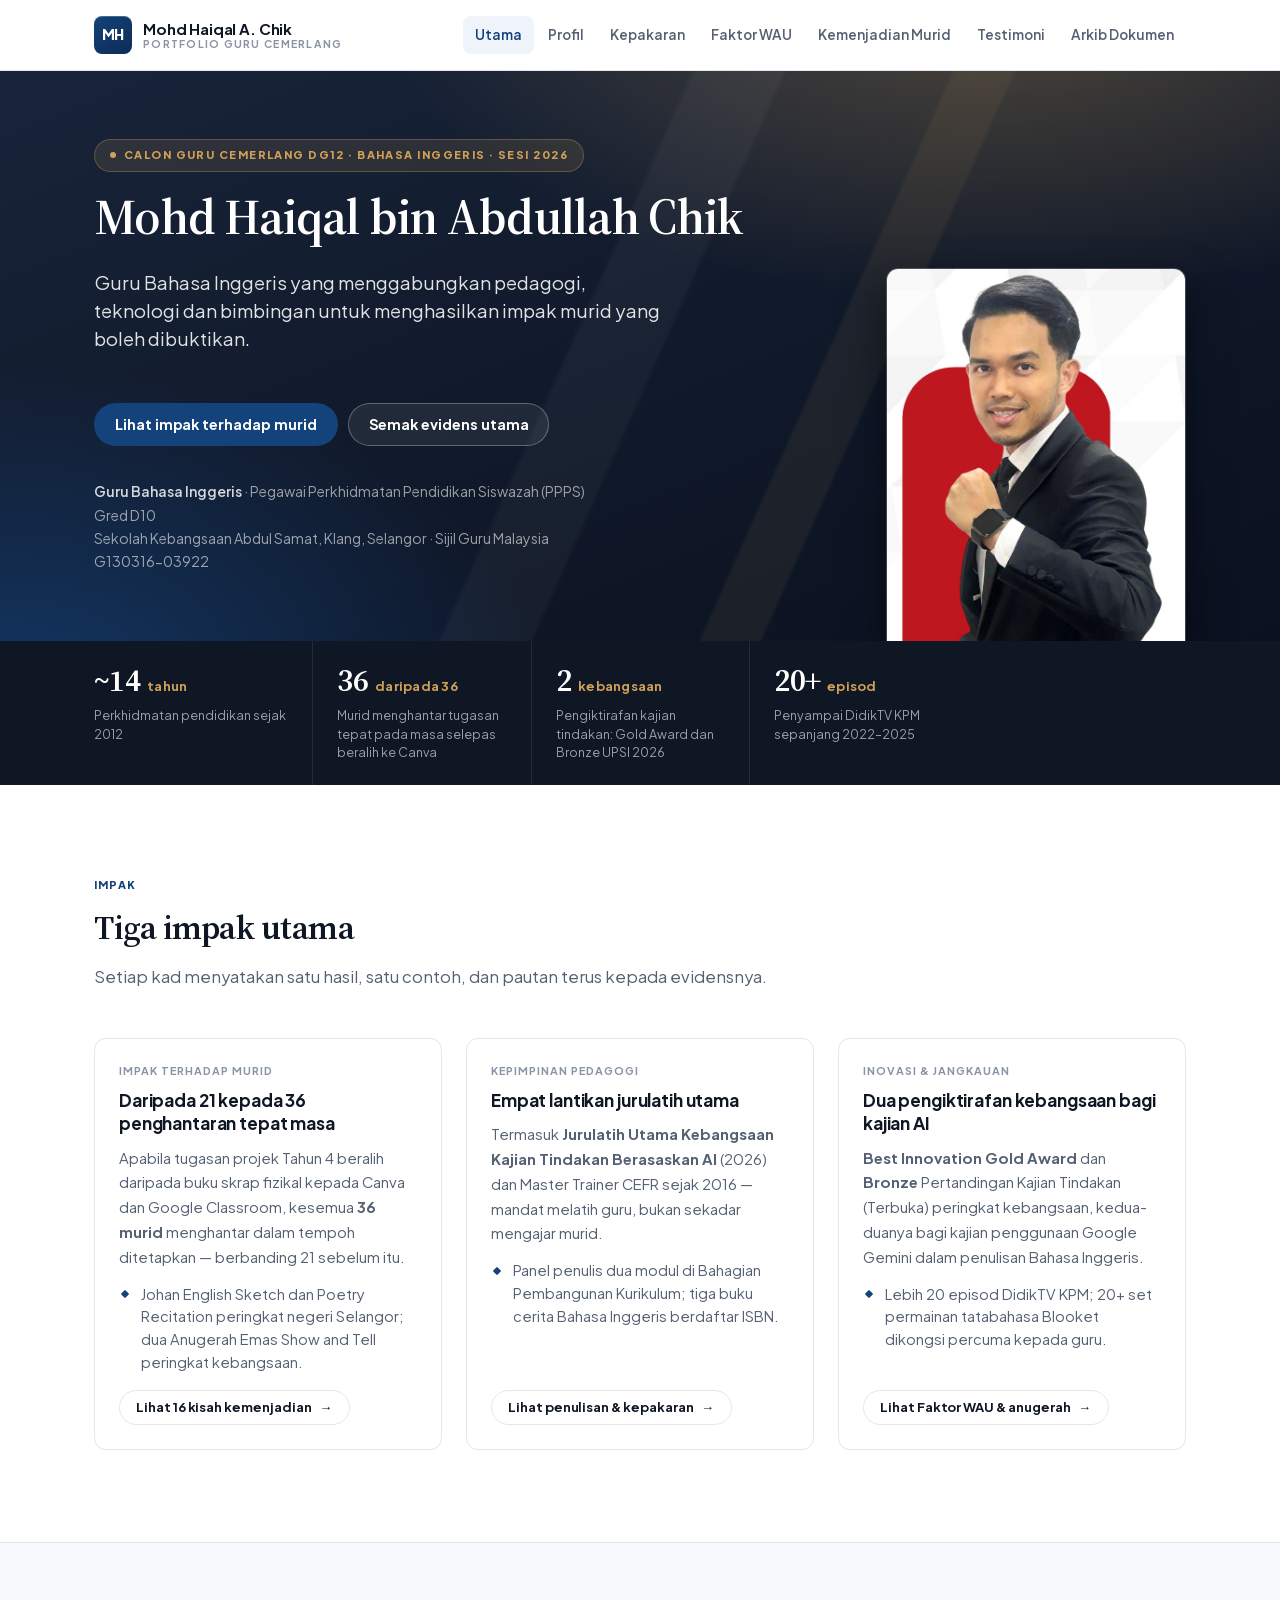
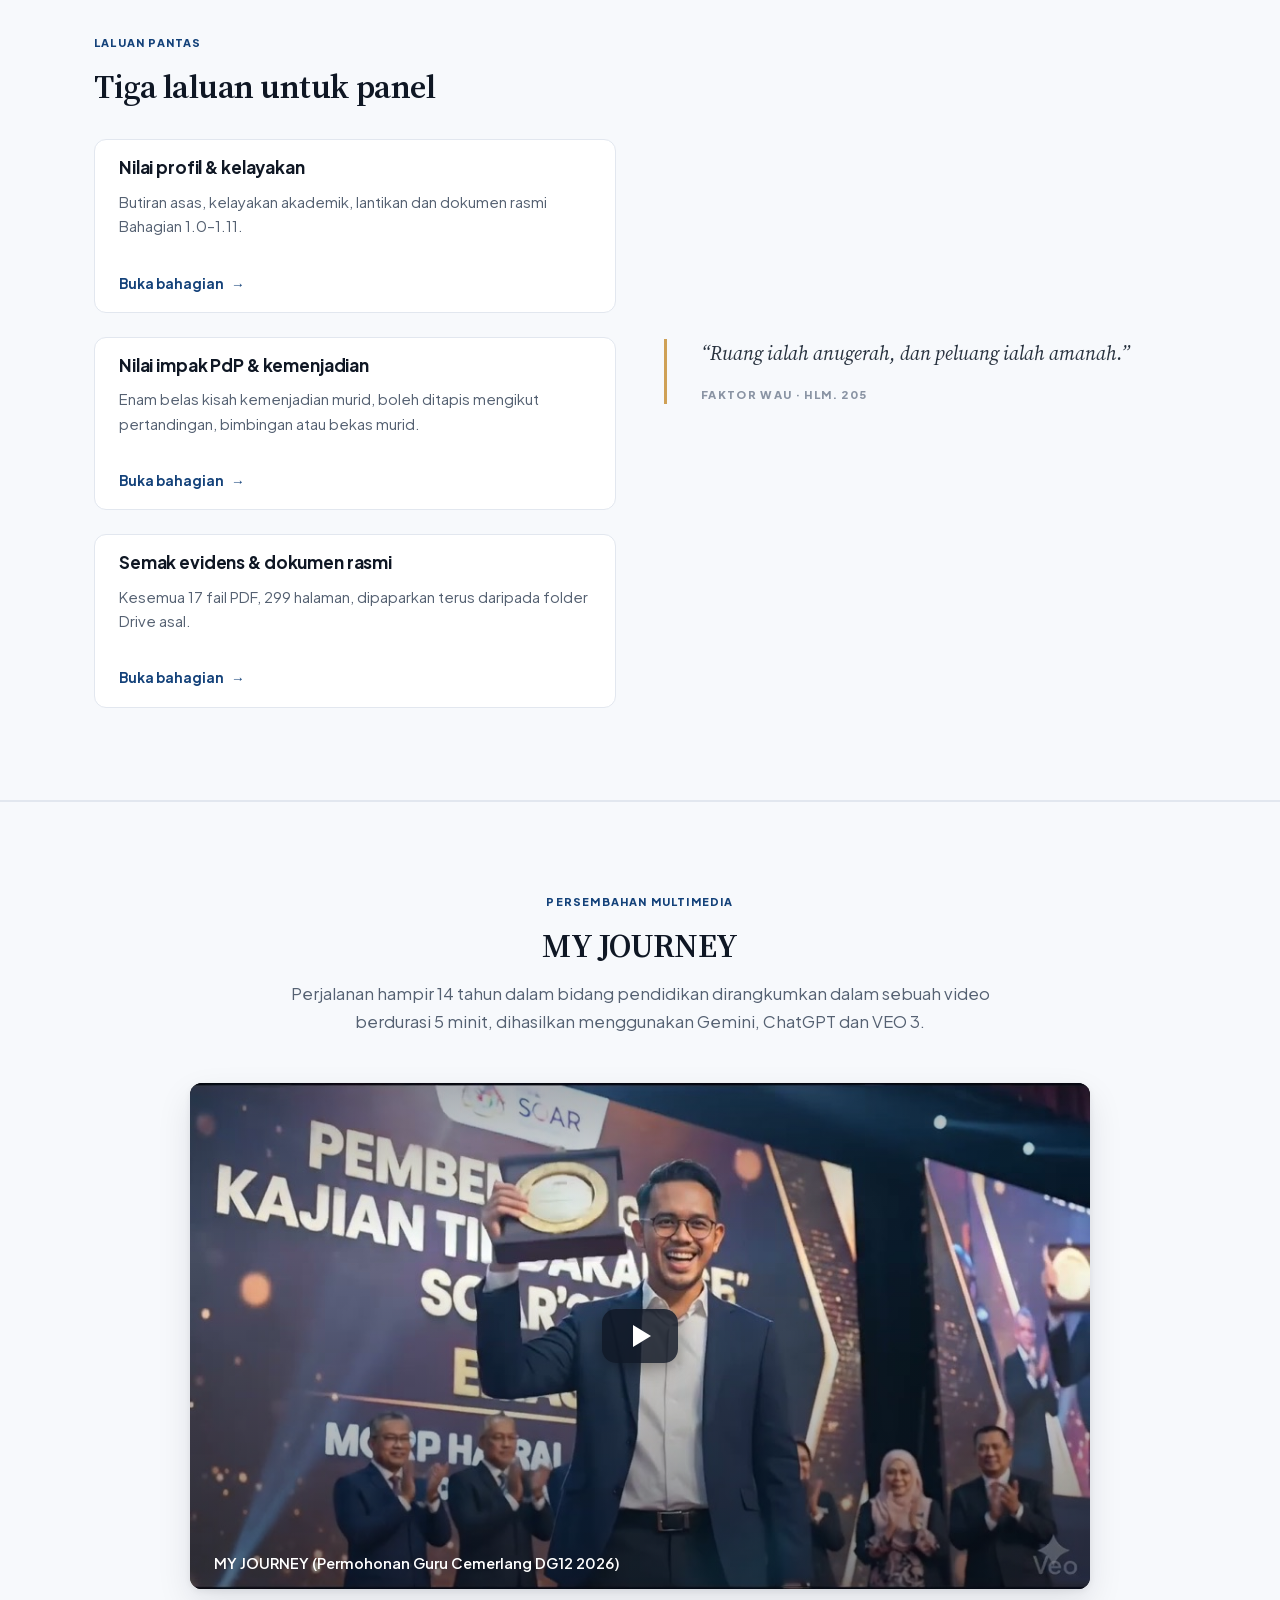
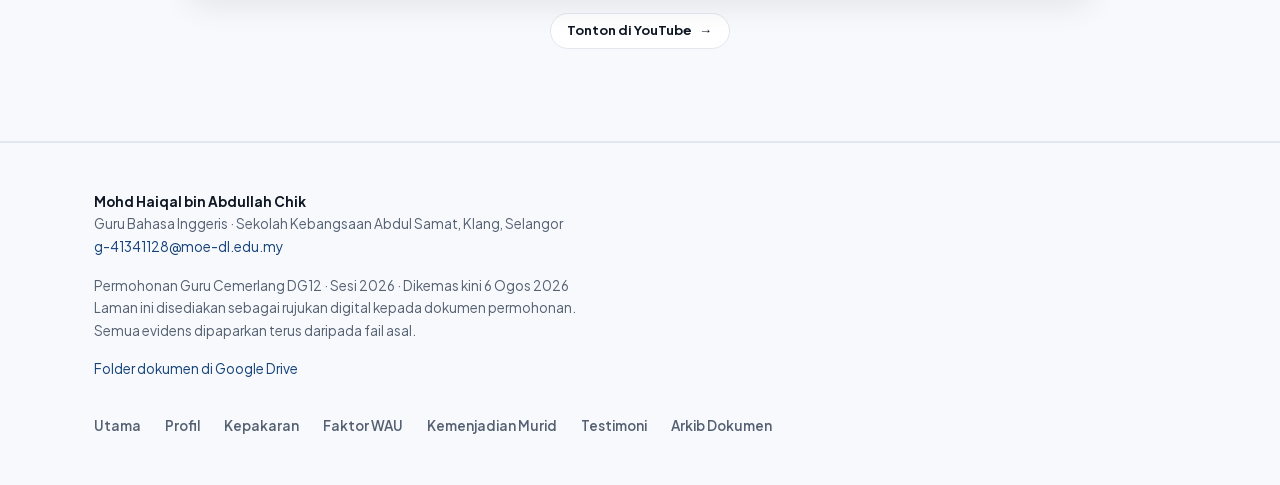
==== index.html @ 09a8bedd "Betulkan anak panah berganda dan gaya butang pada pautan urutan bacaan .kad-pautan sudah menambah an" ====
<!doctype html>
<html lang="ms">
<head>
<meta charset="utf-8">
<meta name="viewport" content="width=device-width, initial-scale=1">
<title>Portfolio Guru Cemerlang · Mohd Haiqal bin Abdullah Chik</title>
<meta name="description" content="Portfolio digital permohonan Guru Cemerlang DG12 Sesi 2026 — Mohd Haiqal bin Abdullah Chik, Guru Bahasa Inggeris SK Abdul Samat, Klang.">
<meta name="author" content="Mohd Haiqal bin Abdullah Chik">
<meta name="robots" content="noindex, nofollow">
<meta name="theme-color" content="#0f1724">
<link rel="canonical" href="https://mrmohdhaiqal.vercel.app/">
<meta property="og:title" content="Portfolio Guru Cemerlang · Mohd Haiqal bin Abdullah Chik">
<meta property="og:description" content="Portfolio digital permohonan Guru Cemerlang DG12 Sesi 2026 — Mohd Haiqal bin Abdullah Chik, Guru Bahasa Inggeris SK Abdul Samat, Klang.">
<meta property="og:type" content="profile">
<meta property="og:url" content="https://mrmohdhaiqal.vercel.app/">
<meta property="og:site_name" content="Portfolio Guru Cemerlang · Mohd Haiqal bin Abdullah Chik">
<meta property="og:locale" content="ms_MY">
<meta property="og:image" content="https://mrmohdhaiqal.vercel.app/assets/og.jpg">
<meta property="og:image:type" content="image/jpeg">
<meta property="og:image:width" content="1200">
<meta property="og:image:height" content="630">
<meta property="og:image:alt" content="Mohd Haiqal bin Abdullah Chik — Permohonan Guru Cemerlang DG12 · Sesi 2026">
<meta name="twitter:card" content="summary_large_image">
<meta name="twitter:title" content="Portfolio Guru Cemerlang · Mohd Haiqal bin Abdullah Chik">
<meta name="twitter:description" content="Portfolio digital permohonan Guru Cemerlang DG12 Sesi 2026 — Mohd Haiqal bin Abdullah Chik, Guru Bahasa Inggeris SK Abdul Samat, Klang.">
<meta name="twitter:image" content="https://mrmohdhaiqal.vercel.app/assets/og.jpg">
<link rel="preload" href="assets/fon/plus-jakarta-sans-normal.woff2" as="font" type="font/woff2" crossorigin>
<link rel="preload" href="assets/fon/source-serif-4-normal.woff2" as="font" type="font/woff2" crossorigin>
<link rel="stylesheet" href="assets/fon.css?v=a8a9a3f5">
<link rel="stylesheet" href="assets/gaya.css?v=dd13aae5">
<link rel="icon" href="data:image/svg+xml,%3Csvg xmlns='http://www.w3.org/2000/svg' viewBox='0 0 32 32'%3E%3Crect width='32' height='32' rx='7' fill='%2314427a'/%3E%3Ctext x='16' y='22' font-family='system-ui,sans-serif' font-size='14' font-weight='800' fill='white' text-anchor='middle'%3EMH%3C/text%3E%3C/svg%3E">
</head>
<body>
<a class="lompat" href="#kandungan">Lompat ke kandungan</a>

<header class="kepala">
  <div class="balut kepala-dalam">
    <a class="jata" href="index.html">
      <span class="jata-lambang" aria-hidden="true">MH</span>
      <span class="jata-teks">
        <span class="jata-nama">Mohd Haiqal A. Chik</span>
        <span class="jata-sub">Portfolio Guru Cemerlang</span>
      </span>
    </a>
    <button class="butang-menu" type="button" aria-expanded="false" aria-controls="nav-utama">Menu</button>
    <nav class="nav" id="nav-utama" aria-label="Navigasi utama">
        <a href="index.html" aria-current="page">Utama</a>
        <a href="profil.html">Profil</a>
        <a href="kepakaran.html">Kepakaran</a>
        <a href="wau.html">Faktor WAU</a>
        <a href="kemenjadian.html">Kemenjadian Murid</a>
        <a href="testimoni.html">Testimoni</a>
        <a href="dokumen.html">Arkib Dokumen</a>
    </nav>
  </div>
</header>

<!-- tabindex="-1" supaya pautan lompat benar-benar memindahkan fokus
     papan kekunci ke sini, bukan hanya menatal. -->
<main id="kandungan" tabindex="-1">

<section class="hero">
  <div class="balut hero-dalam">
    <div class="hero-teks">
      <span class="lencana">Calon Guru Cemerlang DG12 · Bahasa Inggeris · Sesi 2026</span>
      <h1>Mohd Haiqal bin Abdullah Chik</h1>
      <p class="hero-nilai">Guru Bahasa Inggeris yang menggabungkan pedagogi, teknologi dan bimbingan untuk menghasilkan impak murid yang boleh dibuktikan.</p>
      <div class="btn-baris hero-cta">
        <a class="btn btn-utama" href="kemenjadian.html">Lihat impak terhadap murid</a>
        <a class="btn btn-hantu" href="dokumen.html">Semak evidens utama</a>
      </div>
      <p class="hero-jawatan">
        <strong>Guru Bahasa Inggeris</strong> · Pegawai Perkhidmatan Pendidikan Siswazah (PPPS) Gred D10<br>
        Sekolah Kebangsaan Abdul Samat, Klang, Selangor · Sijil Guru Malaysia G130316-03922
      </p>
    </div>
    <div class="hero-potret">
      <img src="assets/potret.jpg" alt="Potret Mohd Haiqal bin Abdullah Chik" width="640" height="800" fetchpriority="high" decoding="async">
    </div>
  </div>
</section>

<section class="statistik" aria-label="Statistik ringkas">
  <div class="balut">
    <div class="statistik-grid">
      <div class="stat">
        <div class="stat-nilai">~14<em>tahun</em></div>
        <div class="stat-label">Perkhidmatan pendidikan sejak 2012</div>
      </div>
      <div class="stat">
        <div class="stat-nilai">36<em>daripada 36</em></div>
        <div class="stat-label">Murid menghantar tugasan tepat pada masa selepas beralih ke Canva</div>
      </div>
      <div class="stat">
        <div class="stat-nilai">2<em>kebangsaan</em></div>
        <div class="stat-label">Pengiktirafan kajian tindakan: Gold Award dan Bronze UPSI 2026</div>
      </div>
      <div class="stat">
        <div class="stat-nilai">20+<em>episod</em></div>
        <div class="stat-label">Penyampai DidikTV KPM sepanjang 2022–2025</div>
      </div>
    </div>
  </div>
</section>

<section class="sek">
  <div class="balut">
    <div class="sek-kepala">
        <span class="label label-aksen">Impak</span>
        <h2>Tiga impak utama</h2>
        <p class="pengenalan">Setiap kad menyatakan satu hasil, satu contoh, dan pautan terus kepada evidensnya.</p>
      </div>
    <div class="grid grid-3">
      <div class="kad">
          <span class="label">Impak terhadap murid</span>
          <h3>Daripada 21 kepada 36 penghantaran tepat masa</h3>
          <p>Apabila tugasan projek Tahun 4 beralih daripada buku skrap fizikal kepada Canva dan Google Classroom, kesemua <strong>36 murid</strong> menghantar dalam tempoh ditetapkan — berbanding 21 sebelum itu.</p>
          <ul class="senarai-tanda mt-3"><li>Johan English Sketch dan Poetry Recitation peringkat negeri Selangor; dua Anugerah Emas Show and Tell peringkat kebangsaan.</li></ul>
          <div class="kad-kaki"><a class="btn btn-garis btn-kecil" href="kemenjadian.html">Lihat 16 kisah kemenjadian <span aria-hidden="true">→</span></a></div>
        </div>
      <div class="kad">
          <span class="label">Kepimpinan pedagogi</span>
          <h3>Empat lantikan jurulatih utama</h3>
          <p>Termasuk <strong>Jurulatih Utama Kebangsaan Kajian Tindakan Berasaskan AI</strong> (2026) dan Master Trainer CEFR sejak 2016 — mandat melatih guru, bukan sekadar mengajar murid.</p>
          <ul class="senarai-tanda mt-3"><li>Panel penulis dua modul di Bahagian Pembangunan Kurikulum; tiga buku cerita Bahasa Inggeris berdaftar ISBN.</li></ul>
          <div class="kad-kaki"><a class="btn btn-garis btn-kecil" href="kepakaran.html">Lihat penulisan &amp; kepakaran <span aria-hidden="true">→</span></a></div>
        </div>
      <div class="kad">
          <span class="label">Inovasi &amp; jangkauan</span>
          <h3>Dua pengiktirafan kebangsaan bagi kajian AI</h3>
          <p><strong>Best Innovation Gold Award</strong> dan <strong>Bronze</strong> Pertandingan Kajian Tindakan (Terbuka) peringkat kebangsaan, kedua-duanya bagi kajian penggunaan Google Gemini dalam penulisan Bahasa Inggeris.</p>
          <ul class="senarai-tanda mt-3"><li>Lebih 20 episod DidikTV KPM; 20+ set permainan tatabahasa Blooket dikongsi percuma kepada guru.</li></ul>
          <div class="kad-kaki"><a class="btn btn-garis btn-kecil" href="wau.html">Lihat Faktor WAU &amp; anugerah <span aria-hidden="true">→</span></a></div>
        </div>
    </div>
  </div>
</section>

<section class="sek sek-kelabu">
  <div class="balut">
    <div class="belah">
      <div>
        <span class="label label-aksen mb-3">Laluan pantas</span>
        <h2>Tiga laluan untuk panel</h2>
        <div class="grid tumpuk mt-5">
          <a class="kad kad-padat" href="profil.html">
          <h3>Nilai profil &amp; kelayakan</h3>
          <p>Butiran asas, kelayakan akademik, lantikan dan dokumen rasmi Bahagian 1.0–1.11.</p>
          <div class="kad-kaki"><span class="kad-pautan">Buka bahagian</span></div>
        </a>
          <a class="kad kad-padat" href="kemenjadian.html">
          <h3>Nilai impak PdP &amp; kemenjadian</h3>
          <p>Enam belas kisah kemenjadian murid, boleh ditapis mengikut pertandingan, bimbingan atau bekas murid.</p>
          <div class="kad-kaki"><span class="kad-pautan">Buka bahagian</span></div>
        </a>
          <a class="kad kad-padat" href="dokumen.html">
          <h3>Semak evidens &amp; dokumen rasmi</h3>
          <p>Kesemua 17 fail PDF, 299 halaman, dipaparkan terus daripada folder Drive asal.</p>
          <div class="kad-kaki"><span class="kad-pautan">Buka bahagian</span></div>
        </a>
        </div>
      </div>
      <blockquote class="petikan">
        <p>“Ruang ialah anugerah, dan peluang ialah amanah.”</p>
        <footer>Faktor WAU · hlm. 205</footer>
      </blockquote>
    </div>
  </div>
</section>

<section class="sek sek-kelabu">
  <div class="balut">
    <div class="sek-kepala sek-kepala-tengah">
        <span class="label label-aksen">Persembahan multimedia</span>
        <h2>MY JOURNEY</h2>
        <p class="pengenalan">Perjalanan hampir 14 tahun dalam bidang pendidikan dirangkumkan dalam sebuah video berdurasi 5 minit, dihasilkan menggunakan Gemini, ChatGPT dan VEO 3.</p>
      </div>
    <div class="tengah-900">
      <button type="button" class="video video-facade" data-video="qyhawB76ucs" data-tajuk="MY JOURNEY (Permohonan Guru Cemerlang DG12 2026)"
          aria-label="Main video: MY JOURNEY (Permohonan Guru Cemerlang DG12 2026)">
          <img src="assets/video/qyhawB76ucs.jpg" alt="" width="960" height="540" loading="lazy">
          <span class="video-main" aria-hidden="true"></span>
          <span class="video-tajuk">MY JOURNEY (Permohonan Guru Cemerlang DG12 2026)</span>
        </button>
      <div class="btn-baris btn-baris-tengah mt-4"><a class="btn btn-garis btn-kecil" href="https://youtu.be/qyhawB76ucs" target="_blank" rel="noopener">Tonton di YouTube <span aria-hidden="true">→</span></a></div>
    </div>
  </div>
</section>


</main>

<footer class="kaki">
  <div class="balut kaki-dalam">
    <div>
      <p><strong class="teks-arang">Mohd Haiqal bin Abdullah Chik</strong><br>
      Guru Bahasa Inggeris · Sekolah Kebangsaan Abdul Samat, Klang, Selangor<br>
      <a href="mailto:g-41341128@moe-dl.edu.my">g-41341128@moe-dl.edu.my</a></p>
      <p class="nota-kaki">Permohonan Guru Cemerlang DG12 · Sesi 2026 · Dikemas kini 6 Ogos 2026<br>
      Laman ini disediakan sebagai rujukan digital kepada dokumen permohonan.<br>Semua evidens dipaparkan terus daripada fail asal.</p>
      <p class="mt-3"><a href="https://drive.google.com/drive/folders/1nGl9KcVwGUeID0KKAerAKqCRIoXrXb9N" target="_blank" rel="noopener">Folder dokumen di Google Drive</a></p>
    </div>
    <nav class="kaki-nav" aria-label="Navigasi kaki">
            <a href="index.html">Utama</a>
            <a href="profil.html">Profil</a>
            <a href="kepakaran.html">Kepakaran</a>
            <a href="wau.html">Faktor WAU</a>
            <a href="kemenjadian.html">Kemenjadian Murid</a>
            <a href="testimoni.html">Testimoni</a>
            <a href="dokumen.html">Arkib Dokumen</a>
    </nav>
  </div>
</footer>

<div class="modal" id="pemapar" role="dialog" aria-modal="true" aria-label="Pemapar dokumen">
  <div class="modal-kotak">
    <div class="modal-kepala">
      <h3><span data-tajuk>Dokumen</span><span data-sub></span></h3>
      <a class="btn btn-garis btn-kecil" data-drive href="#" target="_blank" rel="noopener">Buka di Drive</a>
      <button class="modal-tutup" type="button" aria-label="Tutup pemapar">&times;</button>
    </div>
    <div class="modal-badan"><iframe title="Pemapar dokumen PDF" src="about:blank"></iframe></div>
  </div>
</div>

<script src="assets/laman.js?v=12b130d9"></script>
</body>
</html>
---- assets/fon.css ----
/* Fon dihoskan sendiri — Source Serif 4 & Plus Jakarta Sans.
   Lesen: SIL Open Font License 1.1 (membenarkan pengehosan sendiri).
   Subset latin sahaja, dipangkas kepada julat aksara yang diperlukan.
   Fail variable — satu fail meliputi keseluruhan julat berat.
   Tiada permintaan kepada mana-mana hos pihak ketiga. */

@font-face {
  font-family: 'Plus Jakarta Sans';
  font-style: normal;
  font-weight: 400 800;
  font-display: swap;
  src: url('fon/plus-jakarta-sans-normal.woff2') format('woff2');
}

@font-face {
  font-family: 'Source Serif 4';
  font-style: italic;
  font-weight: 400;
  font-display: swap;
  src: url('fon/source-serif-4-italic.woff2') format('woff2');
}

@font-face {
  font-family: 'Source Serif 4';
  font-style: normal;
  font-weight: 400 600;
  font-display: swap;
  src: url('fon/source-serif-4-normal.woff2') format('woff2');
}
---- assets/gaya.css ----
/* ==========================================================================
   Portfolio Guru Cemerlang — Mohd Haiqal bin Abdullah Chik
   Sistem reka bentuk. Tiada pergantungan luar kecuali fon Google.
   ========================================================================== */

/* ---------------------------------------------------------------- TOKEN */

:root {
  /* Warna — biru institusi dengan aksen emas.
     Dipilih supaya sepadan dengan kulit dokumen portfolio itu sendiri,
     yang kebanyakannya biru tua dan emas. */
  --biru: #14427a;
  --biru-tua: #0d2c55;
  --biru-lembut: #eff4fb;
  --emas: #a3762c;
  --emas-terang: #cfa156;
  --emas-lembut: #fbf6ea;
  --arang: #0f1724;
  --arang-2: #28323f;
  --kelabu: #556172;
  --kelabu-muda: #8a94a4;
  --garis: #e2e7ef;
  --garis-halus: #eef1f7;
  --kertas: #ffffff;
  --kertas-2: #f7f9fc;
  --kertas-3: #eaeff6;

  /* Fon */
  --f-tajuk: "Source Serif 4", "Iowan Old Style", Georgia, "Times New Roman", serif;
  --f-teks: "Plus Jakarta Sans", -apple-system, BlinkMacSystemFont, "Segoe UI", Roboto, sans-serif;

  /* Ruang — satu skala, digunakan di seluruh laman */
  --r1: 6px;   --r2: 10px;  --r3: 16px;  --r4: 24px;
  --r5: 34px;  --r6: 48px;  --r7: 68px;  --r8: 92px;

  /* Bentuk */
  --lebar: 1140px;
  --lengkung: 12px;
  --lengkung-s: 8px;
  --bayang-1: 0 1px 2px rgba(15, 23, 36, .04), 0 2px 6px rgba(15, 23, 36, .05);
  --bayang-2: 0 2px 6px rgba(15, 23, 36, .07), 0 14px 34px rgba(15, 23, 36, .10);
  --bayang-3: 0 24px 60px rgba(15, 23, 36, .26);

  --tt: .18s cubic-bezier(.2, .7, .3, 1);
}

/* ------------------------------------------------------------ ASAS */

*, *::before, *::after { box-sizing: border-box; }

html {
  -webkit-text-size-adjust: 100%;
  scroll-behavior: smooth;
  scroll-padding-top: 90px;
}

body {
  margin: 0;
  font-family: var(--f-teks);
  font-size: 16.5px;
  line-height: 1.66;
  color: var(--arang-2);
  background: var(--kertas);
  -webkit-font-smoothing: antialiased;
  -moz-osx-font-smoothing: grayscale;
  /* Angka berkadar (proportional) untuk teks berjalan. Angka lebar tetap
     (tabular) hanya dipakai pada data — lihat .angka-data di bawah. */
  font-variant-numeric: proportional-nums;
}

/* Angka lebar tetap: hanya untuk statistik, jadual dan kiraan halaman,
   supaya lajur berbaris. Jangan gunakan pada ayat. */
.stat-nilai, table.jad td, .dok-hlm, .senarai-nombor li::before { font-variant-numeric: tabular-nums; }

img { max-width: 100%; height: auto; display: block; }

a { color: var(--biru); text-decoration: none; }
a:hover { text-decoration: underline; text-underline-offset: 3px; }

:focus-visible {
  outline: 2px solid var(--biru);
  outline-offset: 3px;
  border-radius: var(--lengkung-s);
}

/* ------------------------------------------------------------ TIPOGRAFI */

h1, h2 {
  font-family: var(--f-tajuk);
  font-weight: 600;
  color: var(--arang);
  line-height: 1.14;
  letter-spacing: -.014em;
  margin: 0;
  text-wrap: balance;
}
h3, h4 {
  font-family: var(--f-teks);
  font-weight: 700;
  color: var(--arang);
  line-height: 1.35;
  letter-spacing: -.008em;
  margin: 0;
}

h1 { font-size: clamp(2.15rem, 4.6vw, 3.15rem); }
h2 { font-size: clamp(1.6rem, 3vw, 2.1rem); }
h3 { font-size: 1.08rem; }
h4 { font-size: .96rem; }

/* text-wrap:pretty menghalang perkataan yatim di hujung perenggan —
   tepi kanan menjadi lebih rata tanpa perlu justify penuh. */
p, li, dd, figcaption { text-wrap: pretty; }

p { margin: 0 0 .9em; max-width: 68ch; }
p:last-child { margin-bottom: 0; }

.utama-teks { font-size: 1.02rem; }
.utama-teks p { max-width: 64ch; }
.kecil { font-size: .9rem; }

/* Label huruf besar. Sengaja dibuat senyap: nama atau tajuk di bawahnya
   yang patut memimpin, bukan label. */
.label {
  display: block;
  font-size: .68rem;
  font-weight: 700;
  letter-spacing: .09em;
  text-transform: uppercase;
  color: var(--kelabu-muda);
  line-height: 1.45;
}
.label-aksen { color: var(--biru); font-weight: 800; letter-spacing: .11em; }
.label-emas { color: var(--emas); font-weight: 800; letter-spacing: .11em; }

/* ------------------------------------------------------------ UTILITI */
/* Kelas kecil ini menggantikan atribut style= dalam HTML. Dengan tiada
   gaya inline, CSP boleh dikuatkuasakan tanpa 'unsafe-inline'. */

.mt-2 { margin-top: var(--r2); }
.mt-3 { margin-top: var(--r3); }
.mt-4 { margin-top: var(--r4); }
.mt-5 { margin-top: var(--r5); }
.mt-7 { margin-top: var(--r7); }
.mb-3 { margin-bottom: var(--r3); }
.mb-7 { margin-bottom: var(--r7); }

.teks-arang { color: var(--arang); }
.teks-emas { color: var(--emas); font-weight: 700; }
.nota-kaki { margin-top: var(--r3); font-size: .8rem; color: var(--kelabu-muda); }
.h2-kecil { font-size: 1.28rem; margin-bottom: var(--r4); }
.tengah-900 { max-width: 900px; margin-inline: auto; }
.tumpuk { display: grid; gap: var(--r3); }

/* ------------------------------------------------------------ SUSUN ATUR */

.balut {
  width: 100%;
  max-width: var(--lebar);
  margin-inline: auto;
  padding-inline: var(--r4);
}

.sek { padding-block: var(--r8); }
.sek-rapat { padding-block: var(--r7); }
.sek-kelabu { background: var(--kertas-2); border-block: 1px solid var(--garis); }

/* Kepala seksyen — struktur tetap: label → tajuk → pengenalan */
.sek-kepala { max-width: 66ch; margin-bottom: var(--r6); }
.sek-kepala > .label { margin-bottom: var(--r3); }
.sek-kepala > .pengenalan { margin-top: var(--r3); font-size: 1.04rem; color: var(--kelabu); }
.sek-kepala-tengah { margin-inline: auto; text-align: center; }

/* Tajuk yang wujud untuk struktur dokumen dan pembaca skrin, tetapi
   tidak perlu dilihat kerana konteksnya sudah jelas secara visual. */
.tajuk-tersembunyi {
  position: absolute; width: 1px; height: 1px; overflow: hidden;
  clip-path: inset(50%); white-space: nowrap;
}

main:focus { outline: none; }

.lompat {
  position: absolute; left: -9999px; top: 0; z-index: 200;
  background: var(--arang); color: #fff; padding: 12px 18px;
  border-radius: 0 0 var(--lengkung-s) 0; font-weight: 600;
}
.lompat:focus { left: 0; }

/* ------------------------------------------------------------ KEPALA */

.kepala {
  position: sticky; top: 0; z-index: 60;
  background: rgba(255, 255, 255, .9);
  backdrop-filter: saturate(170%) blur(14px);
  -webkit-backdrop-filter: saturate(170%) blur(14px);
  border-bottom: 1px solid var(--garis);
}
.kepala-dalam { display: flex; align-items: center; gap: var(--r4); min-height: 70px; }

.jata { display: flex; align-items: center; gap: 11px; flex: 0 0 auto; }
.jata:hover { text-decoration: none; }
.jata-lambang {
  width: 38px; height: 38px; border-radius: var(--lengkung-s); flex: none;
  background: linear-gradient(145deg, var(--biru) 0%, var(--biru-tua) 100%);
  color: #fff; font-weight: 800; font-size: .88rem; letter-spacing: -.01em;
  display: grid; place-items: center;
  box-shadow: inset 0 1px 0 rgba(255, 255, 255, .22);
}
.jata-teks { display: flex; flex-direction: column; line-height: 1.2; }
.jata-nama { font-weight: 700; color: var(--arang); font-size: .94rem; letter-spacing: -.01em; }
.jata-sub { font-size: .66rem; color: var(--kelabu-muda); text-transform: uppercase; letter-spacing: .12em; font-weight: 700; }

.nav { margin-left: auto; display: flex; align-items: center; gap: 2px; }
.nav a {
  color: var(--kelabu); font-size: .86rem; font-weight: 600;
  padding: 8px 12px; border-radius: var(--lengkung-s);
  transition: color var(--tt), background var(--tt); white-space: nowrap;
}
.nav a:hover { background: var(--kertas-3); color: var(--arang); text-decoration: none; }
.nav a[aria-current="page"] { color: var(--biru); background: var(--biru-lembut); }

.butang-menu {
  margin-left: auto; display: none; align-items: center; gap: 8px;
  background: #fff; border: 1px solid var(--garis); border-radius: var(--lengkung-s);
  padding: 9px 14px; font: inherit; font-size: .86rem; font-weight: 700;
  color: var(--arang); cursor: pointer;
}

@media (max-width: 980px) {
  .nav {
    position: fixed; inset: 70px 0 auto 0; flex-direction: column; align-items: stretch;
    background: #fff; border-bottom: 1px solid var(--garis);
    padding: var(--r2) var(--r4) var(--r4); box-shadow: var(--bayang-2); display: none;
  }
  .nav.buka { display: flex; }
  .nav a { padding: 13px 14px; font-size: 1rem; }
  .butang-menu { display: inline-flex; }
}

/* ------------------------------------------------------------ LENCANA */

.lencana {
  display: inline-flex; align-items: center; gap: 8px;
  font-family: var(--f-teks);
  font-size: .69rem; font-weight: 800; letter-spacing: .13em; text-transform: uppercase;
  color: var(--emas-terang); background: rgba(207, 161, 86, .13);
  border: 1px solid rgba(207, 161, 86, .32);
  padding: 7px 15px; border-radius: 999px; line-height: 1.5;
}
.lencana::before { content: ""; width: 6px; height: 6px; border-radius: 50%; background: currentColor; flex: none; }
.lencana-aksen { color: var(--biru); background: var(--biru-lembut); border-color: rgba(20, 66, 122, .18); }

/* ------------------------------------------------------------ BUTANG */

.btn {
  display: inline-flex; align-items: center; justify-content: center; gap: 8px;
  cursor: pointer; font-family: var(--f-teks);
  font-size: .89rem; font-weight: 700; letter-spacing: -.004em; line-height: 1.2;
  padding: 12px 20px; border-radius: 999px; border: 1px solid transparent;
  transition: background var(--tt), border-color var(--tt), transform var(--tt), color var(--tt);
  text-decoration: none !important; text-align: center;
}
.btn-utama { background: var(--biru); color: #fff; }
.btn-utama:hover { background: var(--biru-tua); transform: translateY(-1px); }
.btn-hantu { background: rgba(255, 255, 255, .07); color: #fff; border-color: rgba(255, 255, 255, .28); }
.btn-hantu:hover { background: rgba(255, 255, 255, .14); transform: translateY(-1px); }
.btn-garis { background: #fff; color: var(--arang); border-color: var(--garis); }
.btn-garis:hover { border-color: var(--kelabu-muda); transform: translateY(-1px); }
.btn-kecil { padding: 9px 16px; font-size: .81rem; }

.btn-baris { display: flex; flex-wrap: wrap; gap: 10px; }
.btn-baris-tengah { justify-content: center; }

/* Peranti sentuh: setiap sasaran sekurang-kurangnya 48px tinggi, dan
   touch-action menghapuskan lengah 300ms pada sesetengah pelayar. */
.btn, .tapis-btn, .modal-tutup, .butang-menu, .dok, .dok-baris, .nav a {
  touch-action: manipulation;
}
@media (pointer: coarse) {
  .btn, .tapis-btn, .butang-menu { min-height: 48px; }
  .modal-tutup { width: 48px; height: 48px; }
  .nav a { min-height: 48px; display: flex; align-items: center; }
  .btn-baris { gap: 12px; }
}

/* ------------------------------------------------------------ HERO */

.hero {
  position: relative; overflow: hidden; color: #fff;
  background:
    radial-gradient(1000px 500px at 78% -14%, rgba(207, 161, 86, .32), transparent 62%),
    radial-gradient(760px 480px at 2% 110%, rgba(20, 66, 122, .72), transparent 68%),
    linear-gradient(158deg, #18243a 0%, #111a2b 48%, #0a1120 100%);
}
.hero::after {
  content: ""; position: absolute; inset: 0; pointer-events: none;
  background-image:
    linear-gradient(114deg, transparent 45%, rgba(255, 255, 255, .04) 45.4%, rgba(255, 255, 255, .04) 51%, transparent 51.4%),
    linear-gradient(114deg, transparent 62%, rgba(207, 161, 86, .08) 62.3%, rgba(207, 161, 86, .08) 66%, transparent 66.3%);
}
.hero-dalam {
  position: relative; z-index: 2;
  display: grid; grid-template-columns: minmax(0, 1fr) 300px;
  gap: var(--r6); align-items: end;
  padding: var(--r7) var(--r4) 0;
}
.hero-teks { padding-bottom: var(--r7); display: flex; flex-direction: column; align-items: flex-start; }
/* Nama pada satu baris di desktop. Ia hanya membalut apabila skrin
   benar-benar terlalu sempit untuk memuatkannya. */
.hero h1 { color: #fff; margin: var(--r3) 0 0; white-space: nowrap; }
@media (max-width: 1080px) { .hero h1 { white-space: normal; } }
/* Proposisi nilai — satu ayat yang menjawab "kenapa calon ini" sebelum
   sebarang butiran pentadbiran. */
.hero-nilai {
  margin-top: var(--r4); font-size: 1.16rem; line-height: 1.5;
  color: rgba(255, 255, 255, .88); max-width: 46ch;
}
/* Jawatan, sekolah dan nombor sijil ialah butiran sekunder. Ia diturunkan
   ke bawah butang pada telefon supaya tindakan utama naik ke atas lipatan. */
.hero-jawatan {
  margin-top: var(--r5); font-size: .88rem; line-height: 1.65;
  color: rgba(255, 255, 255, .58); max-width: 52ch;
}
.hero-jawatan strong { color: rgba(255, 255, 255, .82); font-weight: 600; }
.hero-cta { margin-top: var(--r5); }

.hero-potret { display: flex; justify-content: flex-end; align-items: flex-end; }
.hero-potret img {
  width: 100%; max-width: 300px;
  border-radius: var(--lengkung) var(--lengkung) 0 0;
  border: 1px solid rgba(255, 255, 255, .2); border-bottom: 0;
  box-shadow: 0 -2px 0 rgba(207, 161, 86, .5) inset, 0 20px 44px rgba(0, 0, 0, .5);
}

@media (max-width: 860px) {
  .hero-dalam { grid-template-columns: 1fr; gap: 0; padding-top: var(--r5); }
  /* Teks dahulu, potret selepasnya: butang tindakan utama perlu kelihatan
     tanpa menatal pada telefon biasa. */
  .hero-teks { padding-bottom: var(--r5); order: 1; }
  .hero-nilai { font-size: 1.05rem; margin-top: var(--r3); }
  .hero-cta { margin-top: var(--r4); order: 4; }
  .hero-jawatan { order: 5; margin-top: var(--r4); }
  .hero-potret { order: 2; justify-content: center; margin-bottom: var(--r5); }
  .hero-potret img {
    max-width: 180px; border-radius: var(--lengkung);
    border-bottom: 1px solid rgba(255, 255, 255, .2);
    box-shadow: 0 16px 30px rgba(0, 0, 0, .45);
  }
  .hero h1 { max-width: none; }
}

/* Butang penuh lebar pada skrin kecil supaya tidak nampak senget */
@media (max-width: 560px) {
  .hero-cta .btn, .hubungi .btn-baris .btn { width: 100%; }
}

/* Kepala halaman dalam (bukan Utama) */
.laman-kepala {
  background: linear-gradient(160deg, #18243a, #0a1120);
  color: #fff; padding-block: var(--r7) var(--r6);
  position: relative; overflow: hidden;
}
.laman-kepala::after {
  content: ""; position: absolute; inset: 0;
  background: radial-gradient(680px 320px at 90% 4%, rgba(207, 161, 86, .24), transparent 62%);
}
.laman-kepala .balut { position: relative; z-index: 2; }
.laman-kepala h1 { color: #fff; font-size: clamp(1.85rem, 4vw, 2.6rem); margin-top: var(--r3); }
.laman-kepala .pengenalan {
  margin-top: var(--r3); max-width: 62ch;
  color: rgba(255, 255, 255, .74); font-size: 1.02rem;
}

/* Jalur sorotan kejayaan di dalam kepala halaman. Tujuan laman ini
   mempromosi pencapaian, jadi setiap bahagian membuka dengan angka
   pencapaiannya sendiri, bukan terus kepada teks. */
.kepala-sorotan {
  display: grid; grid-template-columns: repeat(3, 1fr);
  gap: var(--r4);
  margin-top: var(--r6); padding-top: var(--r5);
  border-top: 1px solid rgba(255, 255, 255, .13);
}
.kepala-sorotan > div { display: flex; flex-direction: column; gap: 5px; }
.sorotan-nilai {
  font-family: var(--f-tajuk); font-weight: 600; font-size: 1.5rem;
  line-height: 1.15; color: #fff; letter-spacing: -.01em;
}
.sorotan-nilai em {
  font-family: var(--f-teks); font-style: normal;
  color: var(--emas-terang); font-size: .55em; font-weight: 700; margin-left: .25em;
}
.sorotan-label { font-size: .81rem; line-height: 1.45; color: rgba(255, 255, 255, .58); }
@media (max-width: 760px) {
  .kepala-sorotan { grid-template-columns: 1fr; gap: var(--r3); margin-top: var(--r5); padding-top: var(--r4); }
  .kepala-sorotan > div { flex-direction: row; align-items: baseline; gap: var(--r3); }
  .sorotan-nilai { flex: none; min-width: 4.5em; }
}

/* ------------------------------------------------------------ STATISTIK */

.statistik { background: var(--arang); color: #fff; }
.statistik-grid { display: grid; grid-template-columns: repeat(5, 1fr); }
/* Garis hanya ANTARA sel — tiada garis tergantung di hujung jalur.
   Sel pertama setiap baris tiada garis kiri, jadi ia betul pada setiap
   bilangan lajur. */
.stat {
  display: flex; flex-direction: column;
  padding: var(--r4); border-left: 1px solid rgba(255, 255, 255, .09);
}
.stat:nth-child(5n + 1) { border-left: 0; padding-left: 0; }
.stat:nth-child(5n) { padding-right: 0; }
.stat-nilai {
  font-family: var(--f-tajuk); font-weight: 600;
  font-size: 1.95rem; letter-spacing: -.02em; color: #fff; line-height: 1;
  display: flex; align-items: baseline; gap: .22em;
}
.stat-nilai em {
  font-family: var(--f-teks); font-style: normal;
  font-size: .42em; font-weight: 700; color: var(--emas-terang);
  letter-spacing: .02em;
}
.stat-nilai em:empty { display: none; }
.stat-label { margin-top: var(--r2); font-size: .78rem; line-height: 1.45; color: rgba(255, 255, 255, .58); }

@media (max-width: 940px) {
  .statistik-grid { grid-template-columns: repeat(2, 1fr); }
  .stat { padding: var(--r3) var(--r4); border-left: 1px solid rgba(255, 255, 255, .09); }
  .stat:nth-child(5n + 1), .stat:nth-child(5n) { padding-inline: var(--r4); }
  .stat:nth-child(2n + 1) { border-left: 0; padding-left: 0; }
  .stat:nth-child(2n) { padding-right: 0; }
  .stat:nth-child(n + 3) { border-top: 1px solid rgba(255, 255, 255, .09); }
}
@media (max-width: 470px) {
  .statistik-grid { grid-template-columns: 1fr; }
  .stat, .stat:nth-child(5n + 1), .stat:nth-child(5n), .stat:nth-child(2n) {
    border-left: 0; padding-inline: 0;
  }
  .stat:nth-child(n + 2) { border-top: 1px solid rgba(255, 255, 255, .09); }
}

/* ------------------------------------------------------------ GRID */

.grid { display: grid; gap: var(--r4); align-items: stretch; }
.grid > * { min-width: 0; }
/* Semua kad dalam satu baris grid berkongsi tinggi yang sama.
   .kad-kaki (margin-top:auto) menolak butang ke bawah, jadi butang
   setiap kad dalam baris itu berbaris pada paras yang sama. */
.grid-2 { grid-template-columns: repeat(2, 1fr); }
.grid-3 { grid-template-columns: repeat(3, 1fr); }
.grid-4 { grid-template-columns: repeat(4, 1fr); }

/* Susunan dua lajur untuk teks + sisipan; sisi tidak diregangkan */
.belah { display: grid; grid-template-columns: repeat(2, 1fr); gap: var(--r6); align-items: start; }
.belah > * { min-width: 0; }

/* Lajur sisi yang lebih pendek daripada lajur utama akan meninggalkan
   ruang kosong. Melekatkannya semasa skrol menghapuskan ruang itu dan
   mengekalkan evidens dalam pandangan sepanjang senarai dibaca. */
.lekat { position: sticky; top: 92px; display: grid; gap: var(--r4); }
@media (max-width: 760px) { .lekat { position: static; } }

@media (max-width: 1000px) { .grid-4 { grid-template-columns: repeat(2, 1fr); } .grid-3 { grid-template-columns: repeat(2, 1fr); } }
@media (max-width: 760px) {
  .grid-2, .grid-3, .grid-4 { grid-template-columns: 1fr; }
  .belah { grid-template-columns: 1fr; gap: var(--r5); }
}

/* ------------------------------------------------------------ KAD */
/* Setiap kad guna struktur DOM yang sama supaya tinggi dan
   kedudukan butang sentiasa sejajar merentas baris grid. */

.kad {
  display: flex; flex-direction: column; height: 100%;
  background: #fff; border: 1px solid var(--garis); border-radius: var(--lengkung);
  padding: var(--r4); position: relative; overflow: hidden;
  transition: box-shadow var(--tt), border-color var(--tt), transform var(--tt);
}

/* Jalur aksen emas HANYA pada kad anugerah, melintang penuh di dalam
   sempadan. Emas bermakna pencapaian — bukan hiasan pada setiap kad. */
.kad-emas {
  border-color: rgba(163, 118, 44, .3);
  background: linear-gradient(#fbfaf5, #fff 120px);
}
.kad-emas::before {
  content: ""; position: absolute; inset: 0 0 auto 0; height: 3px;
  background: linear-gradient(90deg, var(--emas), var(--emas-terang));
}
.kad-emas > .label { color: var(--emas); font-weight: 800; }

.kad:hover { box-shadow: var(--bayang-2); border-color: #dcd6cd; transform: translateY(-2px); }
.kad-emas:hover { border-color: rgba(163, 118, 44, .5); }
a.kad, a.kad:hover { text-decoration: none; color: inherit; }

.kad > .label { margin-bottom: var(--r2); }
.kad > h3 { margin-bottom: var(--r2); }
.kad > p { font-size: .93rem; color: var(--kelabu); }

/* Bahagian bawah kad sentiasa melekat ke bawah → baris grid nampak sejajar */
.kad-kaki { margin-top: auto; padding-top: var(--r3); }
.kad-kaki:empty { display: none; }

/* Guna pada <a> dan <button>; tetapkan semula gaya butang lalai supaya
   kedua-duanya kelihatan serupa. */
.kad-pautan {
  display: inline-flex; align-items: center; gap: 7px;
  font: inherit; font-size: .85rem; font-weight: 700; color: var(--biru);
  background: none; border: 0; padding: 0; cursor: pointer; text-align: left;
}
.kad-pautan:hover { text-decoration: underline; text-underline-offset: 3px; }
.kad-pautan::after { content: "→"; transition: transform var(--tt); }
.kad:hover .kad-pautan::after { transform: translateX(3px); }

.kad-padat { padding: var(--r3) var(--r4); }

/* ------------------------------------------------------------ PENAPIS */

.tapis {
  display: flex; flex-wrap: wrap; gap: var(--r2);
  padding-bottom: var(--r4); margin-bottom: var(--r3);
  border-bottom: 1px solid var(--garis);
}
.tapis[hidden] { display: none; }

.tapis-btn {
  display: inline-flex; align-items: center; gap: 8px; cursor: pointer;
  font: inherit; font-size: .87rem; font-weight: 600; color: var(--kelabu);
  background: #fff; border: 1px solid var(--garis); border-radius: 999px;
  padding: 9px 16px; line-height: 1.2;
  transition: color var(--tt), background var(--tt), border-color var(--tt);
}
.tapis-btn:hover { color: var(--arang); border-color: var(--kelabu-muda); }

.tapis-bil {
  font-size: .72rem; font-weight: 700; font-variant-numeric: tabular-nums;
  color: var(--kelabu-muda); background: var(--kertas-3);
  border-radius: 999px; padding: 2px 7px; min-width: 24px; text-align: center;
}

.tapis-btn[aria-pressed="true"] {
  color: #fff; background: var(--biru); border-color: var(--biru); font-weight: 700;
}
.tapis-btn[aria-pressed="true"] .tapis-bil { color: #fff; background: rgba(255, 255, 255, .22); }

.tapis-kira {
  margin: 0 0 var(--r4); font-size: .82rem; color: var(--kelabu-muda);
}
.tapis-kira:empty { display: none; }

/* ------------------------------------------------------------ SENARAI */

.senarai-tanda { list-style: none; padding: 0; margin: 0; display: grid; gap: 10px; }
.senarai-tanda li { position: relative; padding-left: 22px; font-size: .92rem; color: var(--kelabu); line-height: 1.55; }
.senarai-tanda li::before {
  content: ""; position: absolute; left: 3px; top: .58em;
  width: 6px; height: 6px; border-radius: 1px; background: var(--biru); transform: rotate(45deg);
}
.senarai-tanda strong { color: var(--arang); font-weight: 700; }

.senarai-nombor { list-style: none; padding: 0; margin: 0; counter-reset: n; }
.senarai-nombor li {
  counter-increment: n; position: relative;
  padding: var(--r3) 0 var(--r3) 52px; border-bottom: 1px solid var(--garis-halus);
}
.senarai-nombor li:first-child { padding-top: 0; }
.senarai-nombor li:first-child::before { top: 0; }
.senarai-nombor li:last-child { border-bottom: 0; padding-bottom: 0; }
.senarai-nombor li::before {
  content: counter(n, decimal-leading-zero);
  position: absolute; left: 0; top: var(--r3);
  font-size: .74rem; font-weight: 800; color: var(--emas);
  background: var(--emas-lembut); border-radius: var(--lengkung-s);
  width: 34px; height: 24px; display: grid; place-items: center;
}
.senarai-nombor strong { display: block; color: var(--arang); font-weight: 700; font-size: .97rem; }
.senarai-nombor span { display: block; margin-top: 3px; font-size: .89rem; color: var(--kelabu); }

/* Senarai nama dua lajur — rapat dan simetri */
.senarai-nama {
  list-style: none; padding: 0; margin: 0;
  display: grid; grid-template-columns: repeat(2, 1fr); gap: 0 var(--r5);
}
.senarai-nama li {
  padding: 13px 0; border-bottom: 1px solid var(--garis-halus);
  display: flex; flex-direction: column; gap: 2px;
}
.senarai-nama strong { font-size: .95rem; font-weight: 700; color: var(--arang); }
.senarai-nama span { font-size: .85rem; color: var(--kelabu); }
@media (max-width: 700px) { .senarai-nama { grid-template-columns: 1fr; } }

/* ------------------------------------------------------------ GARIS MASA */

.masa { position: relative; padding-left: var(--r5); }
.masa::before { content: ""; position: absolute; left: 6px; top: 10px; bottom: 10px; width: 2px; background: var(--garis); }
.masa-item { position: relative; padding-bottom: var(--r5); }
.masa-item:last-child { padding-bottom: 0; }
.masa-item::before {
  content: ""; position: absolute; left: calc(var(--r5) * -1); top: 6px;
  width: 14px; height: 14px; border-radius: 50%;
  background: #fff; border: 3px solid var(--biru);
}
.masa-item h3 { margin: var(--r1) 0 3px; }
.masa-item p { font-size: .91rem; color: var(--kelabu); }

/* ------------------------------------------------------------ JADUAL */

/* Helaian spesifikasi. Tiada latar pada lajur label — hanya garis rambut
   antara baris, supaya nilai berbaris kemas dalam satu lajur. */
.jad-balut { border: 1px solid var(--garis); border-radius: var(--lengkung); background: #fff; }
table.jad { width: 100%; border-collapse: collapse; font-size: .93rem; table-layout: fixed; }
table.jad th, table.jad td {
  text-align: left; vertical-align: baseline;
  padding: 14px var(--r4); border-bottom: 1px solid var(--garis-halus);
}
table.jad tr:last-child th, table.jad tr:last-child td { border-bottom: 0; }
table.jad th {
  width: 40%; font-weight: 600; color: var(--kelabu-muda);
  font-size: .77rem; letter-spacing: .05em; text-transform: uppercase;
  padding-top: 16px;
}
table.jad td { color: var(--arang); font-weight: 600; line-height: 1.5; }

/* Pada telefon, label di atas nilai — jauh lebih kemas daripada
   memaksa jadual menyorong ke tepi. */
@media (max-width: 560px) {
  table.jad, table.jad tbody, table.jad tr, table.jad th, table.jad td { display: block; width: auto; }
  table.jad tr { padding: 12px var(--r4); border-bottom: 1px solid var(--garis-halus); }
  table.jad tr:last-child { border-bottom: 0; }
  table.jad th, table.jad td { padding: 0; border: 0; }
  table.jad th { margin-bottom: 3px; }
}

/* ------------------------------------------------------------ PETIKAN */

.petikan {
  margin: 0; padding-left: var(--r5);
  border-left: 3px solid var(--emas-terang);
  font-family: var(--f-tajuk); font-size: 1.2rem; line-height: 1.55; color: var(--arang-2);
}
.petikan p { font-style: italic; max-width: 46ch; }
/* Petikan sentiasa lebih pendek daripada lajur di sebelahnya. Pusatkan
   menegak supaya baris itu seimbang, bukan berat sebelah atas dengan
   lubang kosong di bawah. */
.belah > .petikan { align-self: center; }
.petikan footer {
  margin-top: var(--r3); font-family: var(--f-teks); font-style: normal;
  font-size: .7rem; font-weight: 800; letter-spacing: .12em; text-transform: uppercase;
  color: var(--kelabu-muda);
}

.panel {
  display: flex; flex-direction: column; height: 100%;
  background: var(--kertas-2); border: 1px solid var(--garis);
  border-radius: var(--lengkung); padding: var(--r4) var(--r5);
}
.panel .tajuk-kajian {
  font-family: var(--f-tajuk); color: var(--biru);
  font-weight: 600; font-size: 1.08rem; line-height: 1.32; margin: var(--r2) 0 var(--r3);
}
.panel p { font-size: .91rem; color: var(--kelabu); }
.panel .kunci { margin-top: auto; padding-top: var(--r3); font-size: .81rem; color: var(--kelabu-muda); }
.panel .kunci strong { color: var(--arang); }

/* ------------------------------------------------------------ DOKUMEN */

.dok-grid { display: grid; grid-template-columns: repeat(auto-fill, minmax(194px, 1fr)); gap: var(--r4); }
.dok-grid > * { min-width: 0; }

/* Kad dokumen mendatar — untuk dokumen tunggal yang berdiri di sebelah
   kad lain. Ia mengisi lebar lajur penuh, jadi tiada lagi kad sempit
   bersebelahan kad lebar dalam lajur yang sama. */
.dok-baris {
  display: grid; grid-template-columns: 96px minmax(0, 1fr); gap: var(--r4);
  align-items: start; width: 100%; text-align: left;
  background: #fff; border: 1px solid var(--garis); border-radius: var(--lengkung);
  padding: var(--r4); cursor: pointer; font: inherit; color: inherit;
  transition: box-shadow var(--tt), border-color var(--tt), transform var(--tt);
}
.dok-baris:hover { box-shadow: var(--bayang-2); border-color: #ccd5e2; transform: translateY(-2px); }
.dok-baris img {
  width: 96px; aspect-ratio: 1 / 1.414; object-fit: cover; object-position: top center;
  border-radius: var(--lengkung-s); border: 1px solid var(--garis);
}
.dok-baris-teks { display: flex; flex-direction: column; gap: var(--r1); min-width: 0; }
@media (max-width: 480px) {
  .dok-baris { grid-template-columns: 72px minmax(0, 1fr); gap: var(--r3); }
  .dok-baris img { width: 72px; }
}
/* Pada telefon, paksa dua lajur — satu lajur menjadikan kulit terlalu besar */
@media (max-width: 640px) {
  .dok-grid { grid-template-columns: repeat(2, 1fr); gap: var(--r3); }
  .dok-teks { padding: var(--r2) var(--r3) var(--r3); }
  .dok-nota { display: none; }
}

.dok {
  display: flex; flex-direction: column; height: 100%;
  border: 1px solid var(--garis); border-radius: var(--lengkung);
  overflow: hidden; background: #fff; text-align: left; padding: 0;
  cursor: pointer; font: inherit; color: inherit;
  transition: box-shadow var(--tt), border-color var(--tt), transform var(--tt);
}
.dok:hover { box-shadow: var(--bayang-2); border-color: #dcd6cd; transform: translateY(-3px); }
.dok-kulit { display: block; aspect-ratio: 1 / 1.414; background: var(--kertas-3); overflow: hidden; position: relative; }
.dok-kulit img { width: 100%; height: 100%; object-fit: cover; object-position: top center; }
.dok-kulit::after {
  content: "Papar dokumen"; position: absolute; inset: auto 0 0 0; padding: 28px 12px 12px;
  background: linear-gradient(transparent, rgba(14, 15, 19, .84));
  color: #fff; font-size: .76rem; font-weight: 700; letter-spacing: .03em; text-align: center;
  opacity: 0; transition: opacity var(--tt);
}
.dok:hover .dok-kulit::after { opacity: 1; }
.dok-teks {
  display: flex; flex-direction: column; flex: 1;
  padding: var(--r3) var(--r3) var(--r4); gap: var(--r1);
}
.dok-sokong {
  display: block; margin-top: auto; padding-top: var(--r2);
  font-size: .76rem; line-height: 1.45; color: var(--kelabu-muda);
}
.dok-sokong b { color: var(--biru); font-weight: 700; }

/* ---- Alat arkib: carian, tapis jenis, tukar paparan ---- */

.arkib-alat {
  display: flex; flex-wrap: wrap; align-items: center; gap: var(--r3);
  padding-bottom: var(--r4); border-bottom: 1px solid var(--garis);
}
.cari-kotak { position: relative; flex: 1 1 260px; min-width: 0; }
.cari-kotak input {
  width: 100%; font: inherit; font-size: .92rem;
  padding: 12px 16px 12px 42px;
  background: #fff; color: var(--arang);
  border: 1px solid var(--garis); border-radius: 999px;
  transition: border-color var(--tt), box-shadow var(--tt);
}
.cari-kotak input::placeholder { color: var(--kelabu-muda); }
.cari-kotak input:focus { border-color: var(--biru); box-shadow: 0 0 0 3px var(--biru-lembut); outline: none; }
.cari-kotak::before {
  content: ""; position: absolute; left: 16px; top: 50%; width: 14px; height: 14px;
  margin-top: -9px; border: 2px solid var(--kelabu-muda); border-radius: 50%;
}
.cari-kotak::after {
  content: ""; position: absolute; left: 27px; top: 50%; width: 6px; height: 2px;
  margin-top: 4px; background: var(--kelabu-muda); transform: rotate(45deg);
}

.tukar-papar { display: flex; gap: 4px; background: var(--kertas-3); border-radius: 999px; padding: 4px; }
.tukar-papar button {
  font: inherit; font-size: .82rem; font-weight: 600; color: var(--kelabu);
  background: none; border: 0; border-radius: 999px; padding: 8px 15px; cursor: pointer;
}
.tukar-papar button[aria-pressed="true"] { background: #fff; color: var(--arang); box-shadow: var(--bayang-1); }

/* Paparan senarai padat — kulit kecil di kiri, maklumat penuh di kanan */
.dok-grid.mod-senarai { grid-template-columns: 1fr; gap: var(--r2); }
.dok-grid.mod-senarai .dok {
  display: grid; grid-template-columns: 54px minmax(0, 1fr); gap: var(--r4);
  align-items: center; padding: var(--r3) var(--r4);
}
.dok-grid.mod-senarai .dok:hover { transform: none; }
.dok-grid.mod-senarai .dok-kulit { aspect-ratio: 1 / 1.414; border-radius: 5px; border: 1px solid var(--garis); }
.dok-grid.mod-senarai .dok-kulit::after { display: none; }
.dok-grid.mod-senarai .dok-teks { padding: 0; gap: 3px; }
.dok-grid.mod-senarai .dok-sokong { margin-top: 0; padding-top: 3px; }

.dok[hidden] { display: none; }
.dok-tajuk {
  display: block; font-family: var(--f-teks); font-weight: 700;
  font-size: .87rem; line-height: 1.38; color: var(--arang); letter-spacing: -.008em;
}
.dok-hlm { display: block; font-size: .71rem; color: var(--kelabu-muda); font-weight: 700; letter-spacing: .05em; text-transform: uppercase; }
.dok-nota { display: block; margin-top: var(--r1); font-size: .81rem; color: var(--kelabu); line-height: 1.5; }

/* ------------------------------------------------------------ VIDEO */

.video {
  position: relative; display: block; width: 100%; padding: 0;
  border: 0; border-radius: var(--lengkung); overflow: hidden;
  background: #000; aspect-ratio: 16 / 9; box-shadow: var(--bayang-2);
}
.video iframe { width: 100%; height: 100%; border: 0; display: block; }
.video img { width: 100%; height: 100%; object-fit: cover; display: block; }

.video-facade { cursor: pointer; font: inherit; color: inherit; text-align: left; }
.video-facade::after {
  content: ""; position: absolute; inset: 0;
  background: linear-gradient(180deg, rgba(10, 17, 32, .35) 0%, transparent 34%, rgba(10, 17, 32, .55) 100%);
  transition: background var(--tt);
}
.video-facade:hover::after { background: rgba(10, 17, 32, .3); }

/* Butang main — dilukis dengan CSS, tiada imej luar */
.video-main {
  position: absolute; left: 50%; top: 50%; z-index: 2;
  width: 76px; height: 54px; margin: -27px 0 0 -38px;
  background: rgba(15, 23, 36, .82); border-radius: 14px;
  box-shadow: 0 4px 18px rgba(0, 0, 0, .4);
  transition: background var(--tt), transform var(--tt);
}
.video-main::before {
  content: ""; position: absolute; left: 50%; top: 50%;
  margin: -11px 0 0 -7px; border-style: solid;
  border-width: 11px 0 11px 18px; border-color: transparent transparent transparent #fff;
}
.video-facade:hover .video-main { background: var(--biru); transform: scale(1.06); }

.video-tajuk {
  position: absolute; left: 0; right: 0; bottom: 0; z-index: 2;
  padding: var(--r4) var(--r4) var(--r3);
  color: #fff; font-size: .92rem; font-weight: 600; line-height: 1.4;
}
@media (max-width: 560px) {
  .video-main { width: 62px; height: 44px; margin: -22px 0 0 -31px; }
  .video-tajuk { font-size: .82rem; padding: var(--r3); }
}

/* ------------------------------------------------------------ MODAL */

.modal {
  position: fixed; inset: 0; z-index: 100; display: none;
  background: rgba(11, 12, 15, .8); backdrop-filter: blur(5px); padding: 3vh 3vw;
}
.modal.buka { display: flex; align-items: center; justify-content: center; }
.modal-kotak {
  background: #fff; border-radius: var(--lengkung);
  width: min(1000px, 100%); height: 94vh;
  display: flex; flex-direction: column; overflow: hidden; box-shadow: var(--bayang-3);
}
.modal-kepala {
  display: flex; align-items: center; gap: var(--r3);
  padding: var(--r3) var(--r4); border-bottom: 1px solid var(--garis); background: var(--kertas-2);
}
.modal-kepala h3 { flex: 1; min-width: 0; font-size: .94rem; }
.modal-kepala [data-tajuk] { display: block; }
.modal-kepala [data-sub] {
  display: block; margin-top: 2px; font-size: .72rem; font-weight: 600;
  color: var(--kelabu-muda); letter-spacing: .04em;
}
.modal-tutup {
  flex: none; width: 34px; height: 34px; border-radius: var(--lengkung-s);
  border: 1px solid var(--garis); background: #fff;
  font-size: 1.2rem; line-height: 1; cursor: pointer; color: var(--kelabu);
}
.modal-tutup:hover { color: var(--biru); border-color: var(--biru); }
.modal-badan { flex: 1; background: var(--kertas-3); }
.modal-badan iframe { width: 100%; height: 100%; border: 0; display: block; }

/* ------------------------------------------------------------ HUBUNGI */

.hubungi {
  background: linear-gradient(158deg, #18243a, #0a1120); color: #fff;
  border-radius: var(--lengkung); padding: var(--r6) var(--r6);
  position: relative; overflow: hidden;
}
.hubungi::after {
  content: ""; position: absolute; inset: 0;
  background: radial-gradient(560px 280px at 92% 8%, rgba(207, 161, 86, .22), transparent 62%);
}
.hubungi > * { position: relative; z-index: 2; }
.hubungi h2 { color: #fff; margin-top: var(--r3); }
.hubungi p { color: rgba(255, 255, 255, .72); max-width: 56ch; margin-top: var(--r3); }
.hubungi .btn-baris { margin-top: var(--r5); }
@media (max-width: 640px) { .hubungi { padding: var(--r5) var(--r4); } }

/* ------------------------------------------------------------ NOTA */

.nota {
  border: 1px solid rgba(163, 118, 44, .35); background: var(--emas-lembut);
  border-radius: var(--lengkung-s); padding: var(--r3) var(--r4);
  font-size: .88rem; color: #6b501a; line-height: 1.6; text-align: left;
}
.nota strong { color: #4c390c; }

/* ------------------------------------------------------------ KAKI */

.kaki { border-top: 1px solid var(--garis); background: var(--kertas-2); padding-block: var(--r6); }
.kaki-dalam { display: flex; flex-wrap: wrap; gap: var(--r5); justify-content: space-between; align-items: flex-start; }
.kaki p { font-size: .85rem; color: var(--kelabu); }
.kaki-nav { display: flex; flex-wrap: wrap; gap: 8px var(--r4); }
.kaki-nav a { font-size: .85rem; color: var(--kelabu); font-weight: 600; }
.kaki-nav a:hover { color: var(--biru); }

/* ------------------------------------------------------------ CETAK */

@media print {
  .kepala, .butang-menu, .hero-cta, .modal, .lompat, .btn { display: none !important; }
  body { font-size: 11pt; }
  .hero, .laman-kepala, .statistik, .hubungi { background: #fff !important; color: #000 !important; }
  .hero h1, .laman-kepala h1, .hubungi h2, .stat-nilai { color: #000 !important; }
  .hero::after, .laman-kepala::after, .hubungi::after { display: none; }
  .stat-label, .laman-kepala .pengenalan, .hubungi p { color: #444 !important; }
  .sek { padding-block: var(--r4); break-inside: avoid; }
  .kad, .dok, .panel { break-inside: avoid; box-shadow: none; }
  a { color: #000; }
}

@media (prefers-reduced-motion: reduce) {
  *, *::before, *::after { transition: none !important; animation: none !important; scroll-behavior: auto !important; }
}
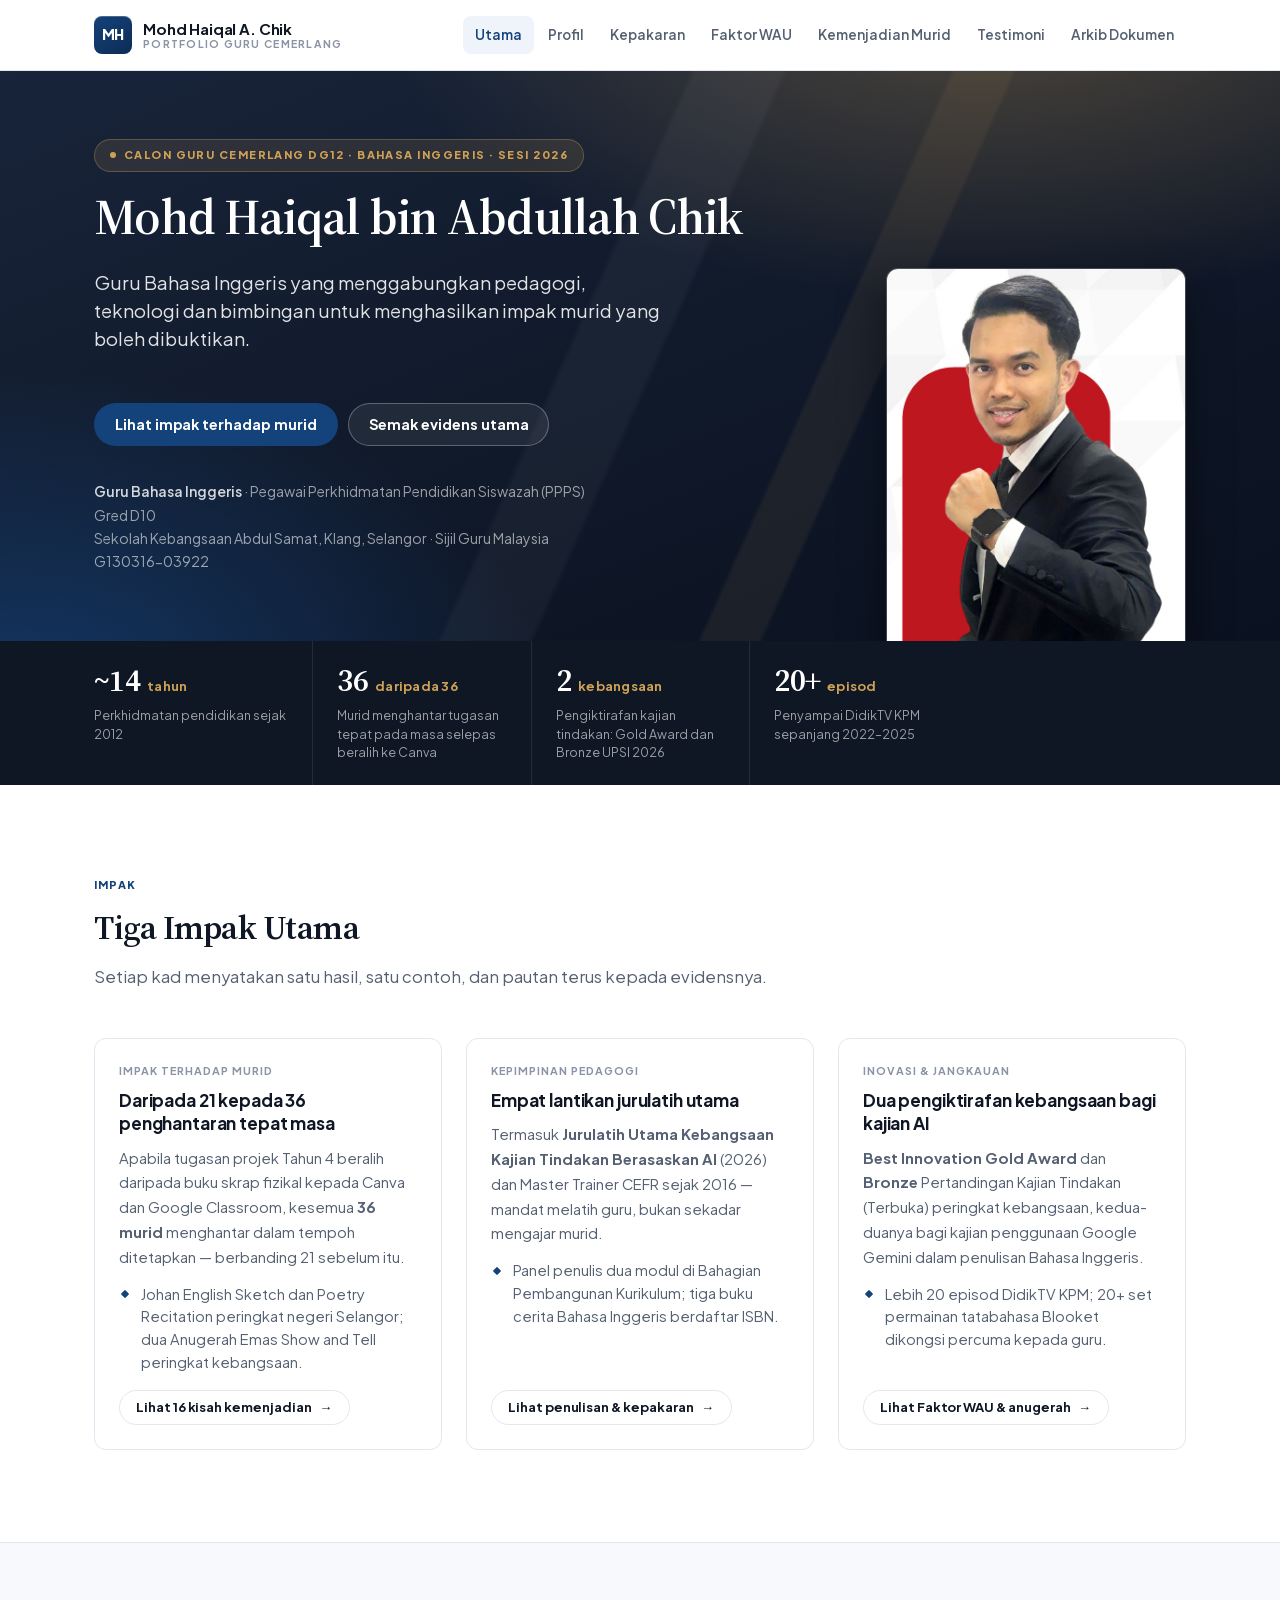
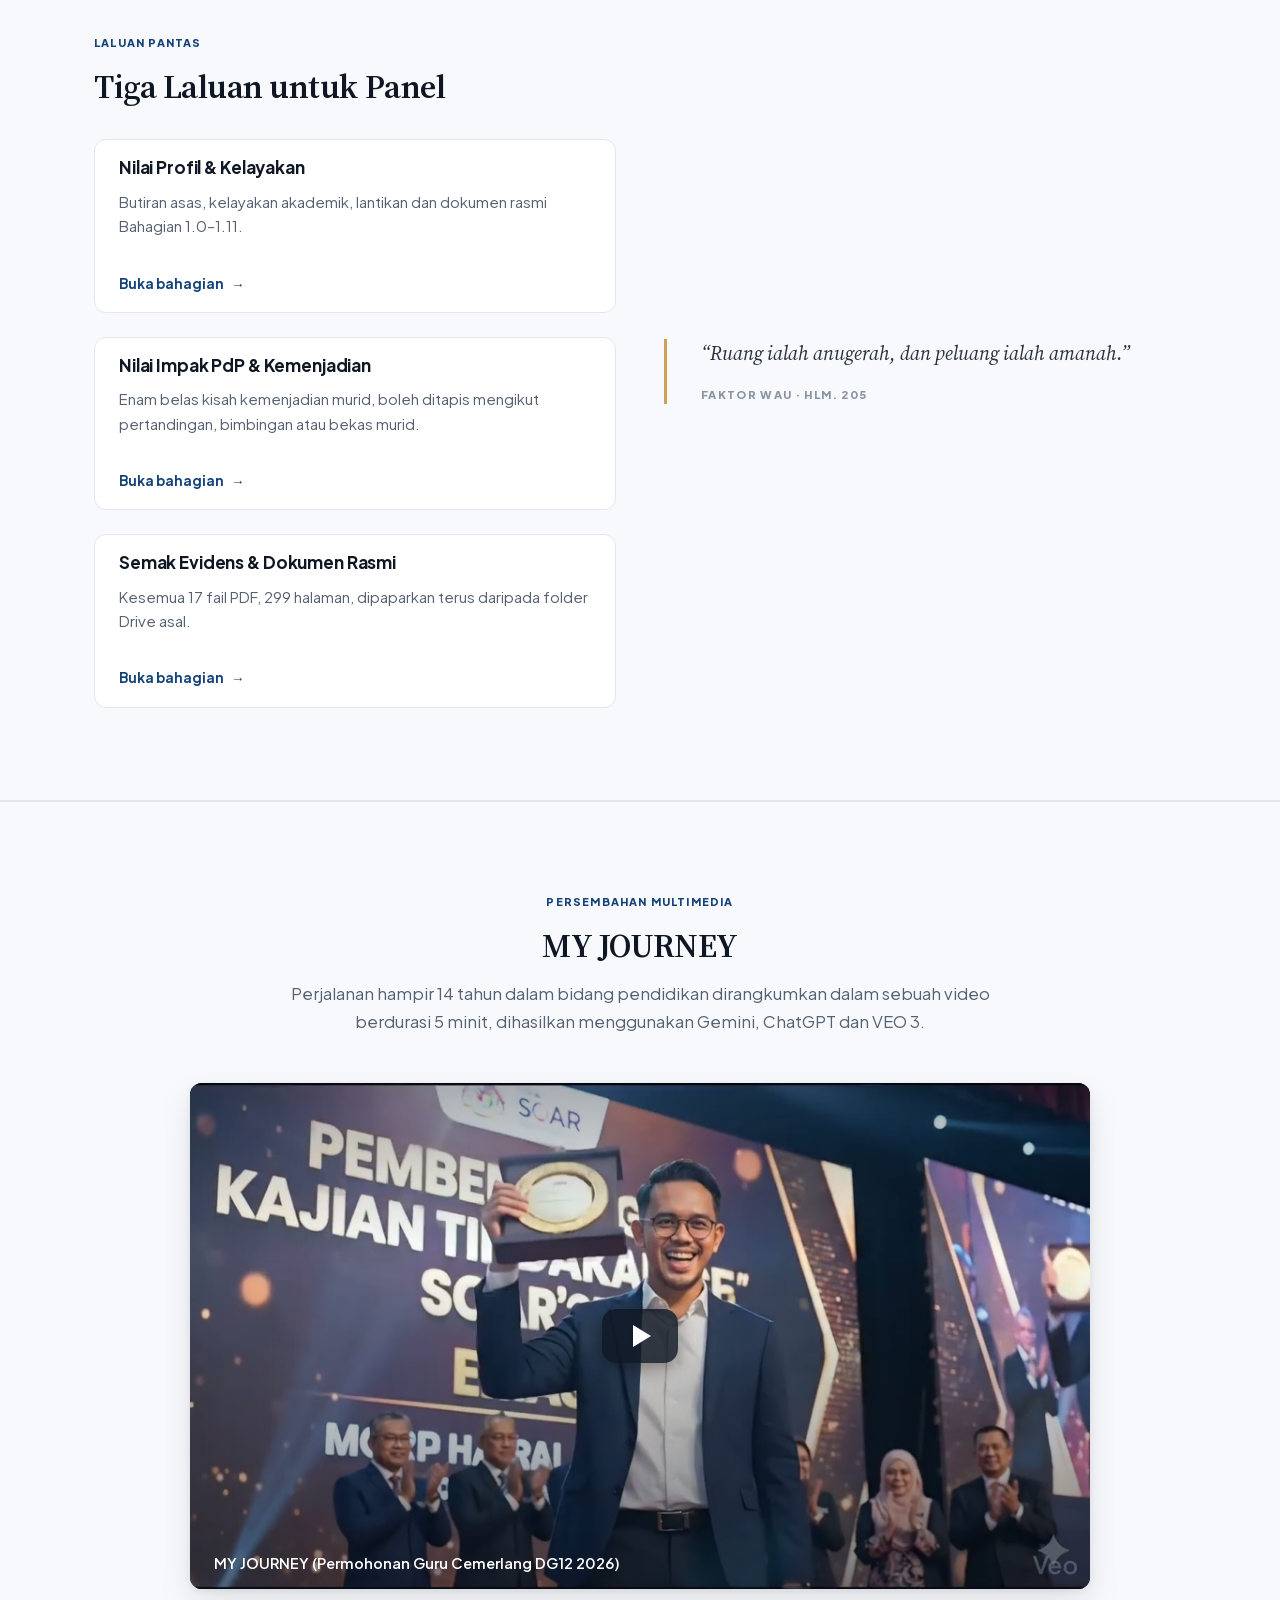
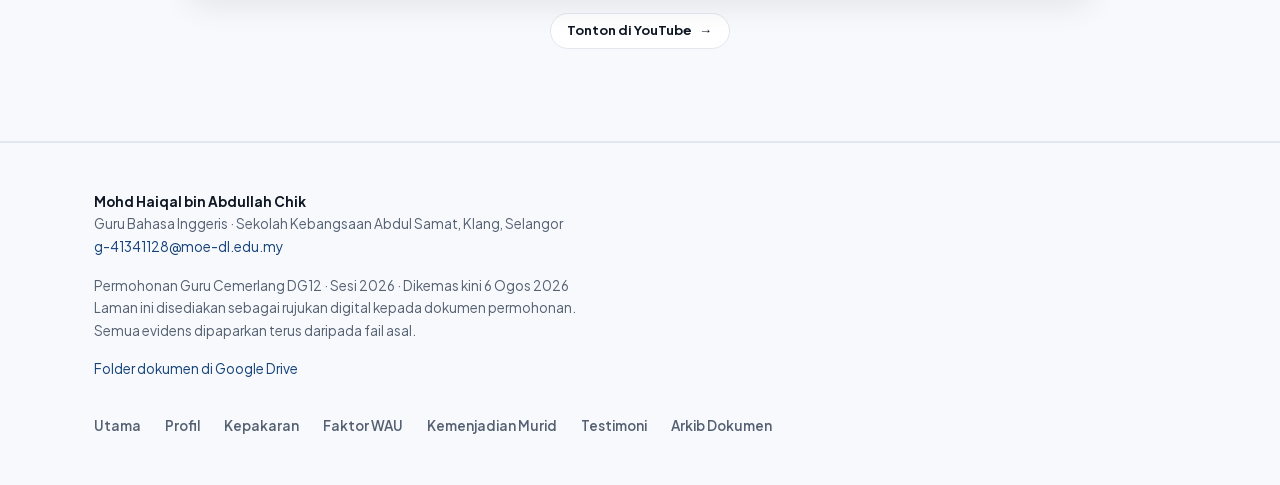
==== commit 03bbd58e: "Tambah galeri evidens bergambar dan seragamkan huruf besar/kecil Laman ini tiada satu pun gambar evi" ====
--- a/index.html
+++ b/index.html
@@ -27,7 +27,7 @@
 <link rel="preload" href="assets/fon/plus-jakarta-sans-normal.woff2" as="font" type="font/woff2" crossorigin>
 <link rel="preload" href="assets/fon/source-serif-4-normal.woff2" as="font" type="font/woff2" crossorigin>
 <link rel="stylesheet" href="assets/fon.css?v=a8a9a3f5">
-<link rel="stylesheet" href="assets/gaya.css?v=dd13aae5">
+<link rel="stylesheet" href="assets/gaya.css?v=61b4c49c">
 <link rel="icon" href="data:image/svg+xml,%3Csvg xmlns='http://www.w3.org/2000/svg' viewBox='0 0 32 32'%3E%3Crect width='32' height='32' rx='7' fill='%2314427a'/%3E%3Ctext x='16' y='22' font-family='system-ui,sans-serif' font-size='14' font-weight='800' fill='white' text-anchor='middle'%3EMH%3C/text%3E%3C/svg%3E">
 </head>
 <body>
@@ -107,26 +107,26 @@
   <div class="balut">
     <div class="sek-kepala">
         <span class="label label-aksen">Impak</span>
-        <h2>Tiga impak utama</h2>
+        <h2>Tiga Impak Utama</h2>
         <p class="pengenalan">Setiap kad menyatakan satu hasil, satu contoh, dan pautan terus kepada evidensnya.</p>
       </div>
     <div class="grid grid-3">
       <div class="kad">
-          <span class="label">Impak terhadap murid</span>
+          <span class="label">Impak terhadap Murid</span>
           <h3>Daripada 21 kepada 36 penghantaran tepat masa</h3>
           <p>Apabila tugasan projek Tahun 4 beralih daripada buku skrap fizikal kepada Canva dan Google Classroom, kesemua <strong>36 murid</strong> menghantar dalam tempoh ditetapkan — berbanding 21 sebelum itu.</p>
           <ul class="senarai-tanda mt-3"><li>Johan English Sketch dan Poetry Recitation peringkat negeri Selangor; dua Anugerah Emas Show and Tell peringkat kebangsaan.</li></ul>
           <div class="kad-kaki"><a class="btn btn-garis btn-kecil" href="kemenjadian.html">Lihat 16 kisah kemenjadian <span aria-hidden="true">→</span></a></div>
         </div>
       <div class="kad">
-          <span class="label">Kepimpinan pedagogi</span>
+          <span class="label">Kepimpinan Pedagogi</span>
           <h3>Empat lantikan jurulatih utama</h3>
           <p>Termasuk <strong>Jurulatih Utama Kebangsaan Kajian Tindakan Berasaskan AI</strong> (2026) dan Master Trainer CEFR sejak 2016 — mandat melatih guru, bukan sekadar mengajar murid.</p>
           <ul class="senarai-tanda mt-3"><li>Panel penulis dua modul di Bahagian Pembangunan Kurikulum; tiga buku cerita Bahasa Inggeris berdaftar ISBN.</li></ul>
           <div class="kad-kaki"><a class="btn btn-garis btn-kecil" href="kepakaran.html">Lihat penulisan &amp; kepakaran <span aria-hidden="true">→</span></a></div>
         </div>
       <div class="kad">
-          <span class="label">Inovasi &amp; jangkauan</span>
+          <span class="label">Inovasi &amp; Jangkauan</span>
           <h3>Dua pengiktirafan kebangsaan bagi kajian AI</h3>
           <p><strong>Best Innovation Gold Award</strong> dan <strong>Bronze</strong> Pertandingan Kajian Tindakan (Terbuka) peringkat kebangsaan, kedua-duanya bagi kajian penggunaan Google Gemini dalam penulisan Bahasa Inggeris.</p>
           <ul class="senarai-tanda mt-3"><li>Lebih 20 episod DidikTV KPM; 20+ set permainan tatabahasa Blooket dikongsi percuma kepada guru.</li></ul>
@@ -141,20 +141,20 @@
     <div class="belah">
       <div>
         <span class="label label-aksen mb-3">Laluan pantas</span>
-        <h2>Tiga laluan untuk panel</h2>
+        <h2>Tiga Laluan untuk Panel</h2>
         <div class="grid tumpuk mt-5">
           <a class="kad kad-padat" href="profil.html">
-          <h3>Nilai profil &amp; kelayakan</h3>
+          <h3>Nilai Profil &amp; Kelayakan</h3>
           <p>Butiran asas, kelayakan akademik, lantikan dan dokumen rasmi Bahagian 1.0–1.11.</p>
           <div class="kad-kaki"><span class="kad-pautan">Buka bahagian</span></div>
         </a>
           <a class="kad kad-padat" href="kemenjadian.html">
-          <h3>Nilai impak PdP &amp; kemenjadian</h3>
+          <h3>Nilai Impak PdP &amp; Kemenjadian</h3>
           <p>Enam belas kisah kemenjadian murid, boleh ditapis mengikut pertandingan, bimbingan atau bekas murid.</p>
           <div class="kad-kaki"><span class="kad-pautan">Buka bahagian</span></div>
         </a>
           <a class="kad kad-padat" href="dokumen.html">
-          <h3>Semak evidens &amp; dokumen rasmi</h3>
+          <h3>Semak Evidens &amp; Dokumen Rasmi</h3>
           <p>Kesemua 17 fail PDF, 299 halaman, dipaparkan terus daripada folder Drive asal.</p>
           <div class="kad-kaki"><span class="kad-pautan">Buka bahagian</span></div>
         </a>
@@ -223,6 +223,19 @@
   </div>
 </div>
 
-<script src="assets/laman.js?v=12b130d9"></script>
+<div class="lightbox" id="pemapar-imej" role="dialog" aria-modal="true" aria-label="Pemapar imej evidens">
+  <div class="lb-atas">
+    <span class="lb-kira" data-lb-kira></span>
+    <span class="lb-tajuk" data-lb-tajuk></span>
+    <button type="button" class="lb-btn lb-tutup" data-lb-tutup>Tutup</button>
+  </div>
+  <div class="lb-badan"><img data-lb-imej src="" alt=""></div>
+  <div class="lb-bawah">
+    <button type="button" class="lb-btn" data-lb-undur>&larr; Sebelum</button>
+    <button type="button" class="lb-btn" data-lb-maju>Seterusnya &rarr;</button>
+  </div>
+</div>
+
+<script src="assets/laman.js?v=325a32d6"></script>
 </body>
 </html>
--- a/assets/gaya.css
+++ b/assets/gaya.css
@@ -217,7 +217,7 @@
   padding: 8px 12px; border-radius: var(--lengkung-s);
   transition: color var(--tt), background var(--tt); white-space: nowrap;
 }
-.nav a:hover { background: var(--kertas-3); color: var(--arang); text-decoration: none; }
+.nav a:hover { background: var(--biru-lembut); color: var(--biru); text-decoration: none; }
 .nav a[aria-current="page"] { color: var(--biru); background: var(--biru-lembut); }
 
 .butang-menu {
@@ -266,7 +266,12 @@
 .btn-hantu { background: rgba(255, 255, 255, .07); color: #fff; border-color: rgba(255, 255, 255, .28); }
 .btn-hantu:hover { background: rgba(255, 255, 255, .14); transform: translateY(-1px); }
 .btn-garis { background: #fff; color: var(--arang); border-color: var(--garis); }
-.btn-garis:hover { border-color: var(--kelabu-muda); transform: translateY(-1px); }
+.btn-garis:hover {
+  border-color: var(--biru); background: var(--biru-lembut); color: var(--biru);
+  transform: translateY(-1px);
+}
+.btn-garis:active { background: #e3ecf8; transform: translateY(0); }
+.btn-utama:active, .btn-hantu:active { transform: translateY(0); }
 .btn-kecil { padding: 9px 16px; font-size: .81rem; }
 
 .btn-baris { display: flex; flex-wrap: wrap; gap: 10px; }
@@ -489,9 +494,32 @@
 }
 .kad-emas > .label { color: var(--emas); font-weight: 800; }
 
-.kad:hover { box-shadow: var(--bayang-2); border-color: #dcd6cd; transform: translateY(-2px); }
-.kad-emas:hover { border-color: rgba(163, 118, 44, .5); }
-a.kad, a.kad:hover { text-decoration: none; color: inherit; }
+a.kad { text-decoration: none; color: inherit; }
+a.kad:hover { text-decoration: none; }
+
+/* Hover hanya pada peranti yang benar-benar ada penuding — pada skrin
+   sentuh, gaya hover melekat selepas ketikan. Lihat :active di bawah. */
+@media (hover: hover) {
+  /* Kad statik: angkat halus tanpa warna. Ia tidak boleh diklik, jadi
+     ia tidak sepatutnya kelihatan begitu. */
+  .kad:hover { box-shadow: var(--bayang-2); border-color: #ccd5e2; transform: translateY(-2px); }
+  .kad-emas:hover { border-color: rgba(163, 118, 44, .55); }
+
+  /* Kad yang boleh diklik: warna biru jelas. */
+  a.kad:hover {
+    border-color: var(--biru); background: var(--biru-lembut); box-shadow: var(--bayang-2);
+  }
+  a.kad:hover h3 { color: var(--biru); }
+  a.kad:hover .kad-pautan { text-decoration: underline; text-underline-offset: 3px; }
+
+  /* Kad anugerah kekal emas apabila dihover, bukan bertukar biru. */
+  a.kad-emas:hover { border-color: var(--emas); background: var(--emas-lembut); }
+  a.kad-emas:hover h3 { color: var(--emas); }
+}
+
+/* Maklum balas ketikan pada skrin sentuh, menggantikan hover */
+a.kad:active { background: var(--biru-lembut); border-color: var(--biru); }
+a.kad-emas:active { background: var(--emas-lembut); border-color: var(--emas); }
 
 .kad > .label { margin-bottom: var(--r2); }
 .kad > h3 { margin-bottom: var(--r2); }
@@ -530,7 +558,8 @@
   padding: 9px 16px; line-height: 1.2;
   transition: color var(--tt), background var(--tt), border-color var(--tt);
 }
-.tapis-btn:hover { color: var(--arang); border-color: var(--kelabu-muda); }
+.tapis-btn:hover { color: var(--biru); border-color: var(--biru); background: var(--biru-lembut); }
+.tapis-btn[aria-pressed="true"]:hover { color: #fff; background: var(--biru-tua); border-color: var(--biru-tua); }
 
 .tapis-bil {
   font-size: .72rem; font-weight: 700; font-variant-numeric: tabular-nums;
@@ -677,7 +706,15 @@
   padding: var(--r4); cursor: pointer; font: inherit; color: inherit;
   transition: box-shadow var(--tt), border-color var(--tt), transform var(--tt);
 }
-.dok-baris:hover { box-shadow: var(--bayang-2); border-color: #ccd5e2; transform: translateY(-2px); }
+@media (hover: hover) {
+  .dok-baris:hover {
+    box-shadow: var(--bayang-2); transform: translateY(-2px);
+    border-color: var(--biru); background: var(--biru-lembut);
+  }
+  .dok-baris:hover .dok-tajuk { color: var(--biru); }
+  .dok-baris:hover .kad-pautan { text-decoration: underline; text-underline-offset: 3px; }
+}
+.dok-baris:active { border-color: var(--biru); background: var(--biru-lembut); }
 .dok-baris img {
   width: 96px; aspect-ratio: 1 / 1.414; object-fit: cover; object-position: top center;
   border-radius: var(--lengkung-s); border: 1px solid var(--garis);
@@ -701,7 +738,14 @@
   cursor: pointer; font: inherit; color: inherit;
   transition: box-shadow var(--tt), border-color var(--tt), transform var(--tt);
 }
-.dok:hover { box-shadow: var(--bayang-2); border-color: #dcd6cd; transform: translateY(-3px); }
+@media (hover: hover) {
+  .dok:hover {
+    box-shadow: var(--bayang-2); transform: translateY(-3px);
+    border-color: var(--biru); background: var(--biru-lembut);
+  }
+  .dok:hover .dok-tajuk { color: var(--biru); }
+}
+.dok:active { border-color: var(--biru); background: var(--biru-lembut); }
 .dok-kulit { display: block; aspect-ratio: 1 / 1.414; background: var(--kertas-3); overflow: hidden; position: relative; }
 .dok-kulit img { width: 100%; height: 100%; object-fit: cover; object-position: top center; }
 .dok-kulit::after {
@@ -773,7 +817,82 @@
 .dok-hlm { display: block; font-size: .71rem; color: var(--kelabu-muda); font-weight: 700; letter-spacing: .05em; text-transform: uppercase; }
 .dok-nota { display: block; margin-top: var(--r1); font-size: .81rem; color: var(--kelabu); line-height: 1.5; }
 
-/* ------------------------------------------------------------ VIDEO */
+/* ------------------------------------------------------------ GALERI EVIDENS */
+
+.galeri {
+  display: grid; grid-template-columns: repeat(auto-fill, minmax(184px, 1fr));
+  gap: var(--r3);
+}
+.galeri > * { min-width: 0; }
+
+.galeri-item {
+  display: block; padding: 0; border: 1px solid var(--garis); background: #fff;
+  border-radius: var(--lengkung-s); overflow: hidden; cursor: pointer;
+  font: inherit; color: inherit; text-align: left;
+  transition: box-shadow var(--tt), border-color var(--tt), transform var(--tt);
+}
+.galeri-imej { display: block; aspect-ratio: 1 / 1.35; overflow: hidden; background: var(--kertas-3); }
+.galeri-imej img { width: 100%; height: 100%; object-fit: cover; object-position: top center; display: block; }
+.galeri-kapsyen {
+  display: block; padding: 9px 11px 11px;
+  font-size: .74rem; line-height: 1.4; color: var(--kelabu);
+}
+.galeri-kapsyen b { display: block; font-size: .68rem; font-weight: 800; letter-spacing: .06em; color: var(--kelabu-muda); text-transform: uppercase; margin-bottom: 2px; }
+
+@media (hover: hover) {
+  .galeri-item:hover { border-color: var(--biru); box-shadow: var(--bayang-2); transform: translateY(-2px); }
+  .galeri-item:hover .galeri-kapsyen { color: var(--biru); }
+}
+.galeri-item:active { border-color: var(--biru); }
+
+@media (max-width: 640px) {
+  .galeri { grid-template-columns: repeat(2, 1fr); gap: var(--r2); }
+}
+
+/* ---- Pemapar imej (lightbox) ---- */
+
+.lightbox {
+  position: fixed; inset: 0; z-index: 110; display: none;
+  background: rgba(8, 13, 22, .93);
+}
+.lightbox.buka { display: grid; grid-template-rows: auto 1fr auto; }
+
+.lb-atas {
+  display: flex; align-items: center; gap: var(--r3);
+  padding: var(--r3) var(--r4); color: rgba(255, 255, 255, .82);
+}
+.lb-kira { font-size: .82rem; font-weight: 700; font-variant-numeric: tabular-nums; letter-spacing: .04em; flex: none; }
+.lb-tajuk { font-size: .86rem; font-weight: 600; color: #fff; flex: 1; min-width: 0; }
+
+/* Flex, bukan grid: dengan grid baris-auto, max-height:100% pada imej tiada
+   ketinggian rujukan yang pasti, jadi imej tinggi menolak melepasi bar bawah.
+   Baris 1fr memberi .lb-badan ketinggian pasti; flex membolehkan peratusan
+   anak diselesaikan terhadapnya. */
+.lb-badan {
+  display: flex; align-items: center; justify-content: center;
+  padding: 0 var(--r4); min-height: 0; overflow: hidden;
+}
+.lb-badan img {
+  max-width: 100%; max-height: 100%; width: auto; height: auto;
+  object-fit: contain;
+  border-radius: var(--lengkung-s); box-shadow: 0 20px 60px rgba(0, 0, 0, .6);
+}
+
+.lb-bawah {
+  display: flex; align-items: center; justify-content: center; gap: var(--r3);
+  padding: var(--r3) var(--r4) var(--r4);
+}
+.lb-btn {
+  display: inline-flex; align-items: center; justify-content: center; gap: 8px;
+  min-width: 44px; min-height: 44px; padding: 10px 18px;
+  font: inherit; font-size: .86rem; font-weight: 700;
+  color: #fff; background: rgba(255, 255, 255, .1);
+  border: 1px solid rgba(255, 255, 255, .22); border-radius: 999px; cursor: pointer;
+  transition: background var(--tt), border-color var(--tt);
+}
+.lb-btn:hover { background: rgba(255, 255, 255, .2); }
+.lb-btn:disabled { opacity: .35; cursor: default; }
+.lb-tutup { margin-left: auto; flex: none; }
 
 .video {
   position: relative; display: block; width: 100%; padding: 0;
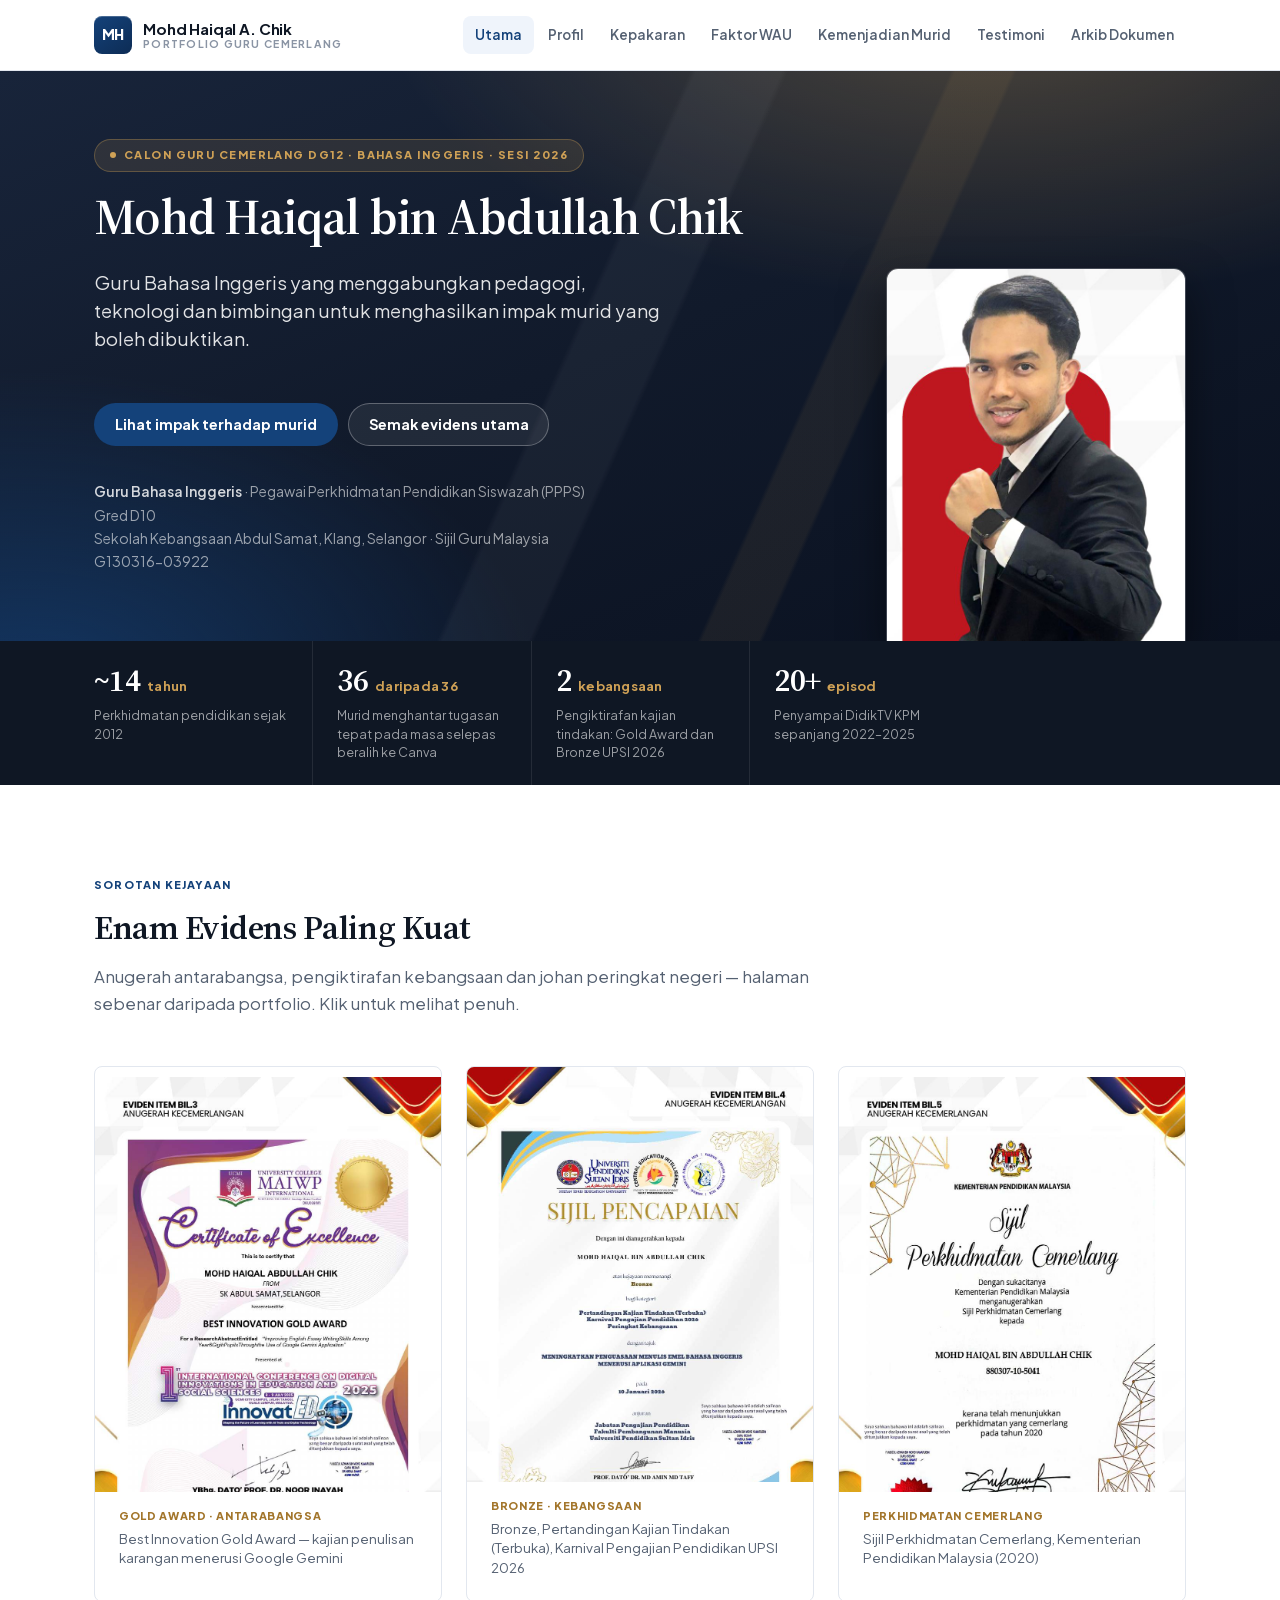
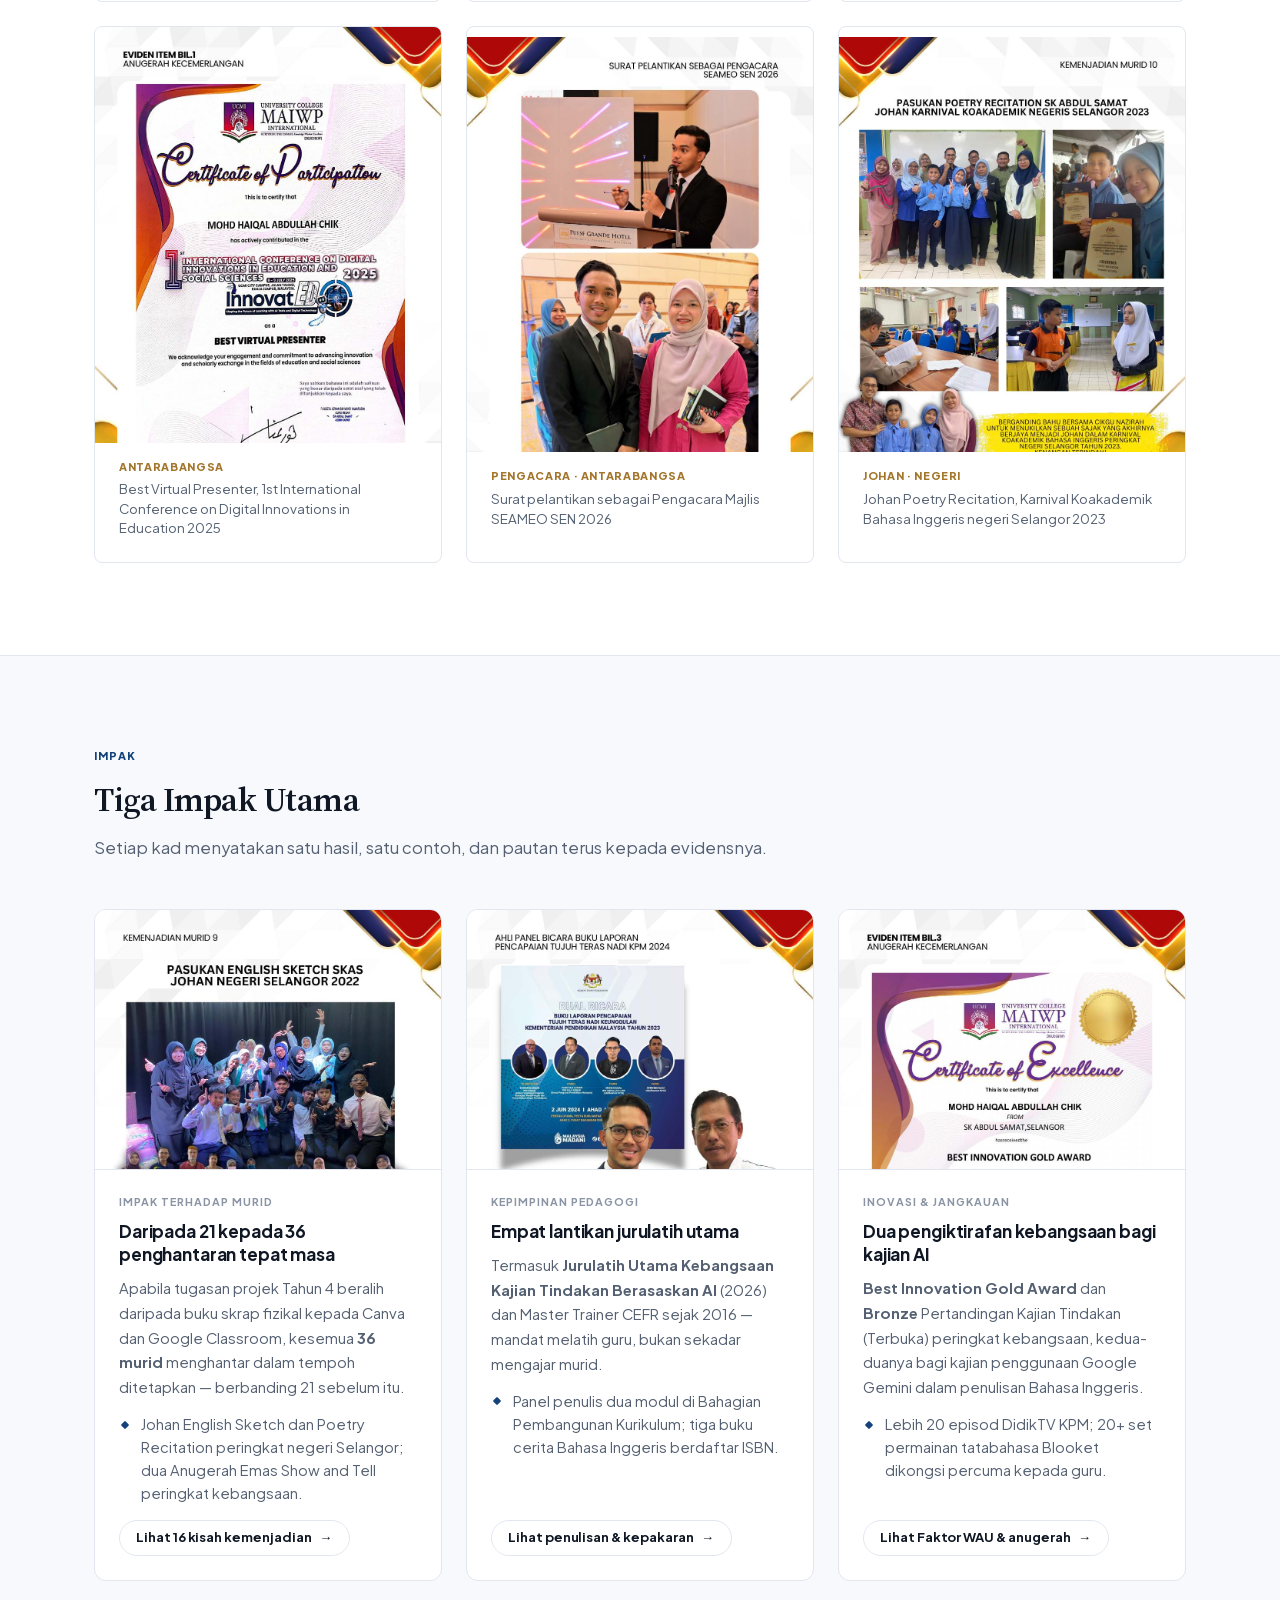
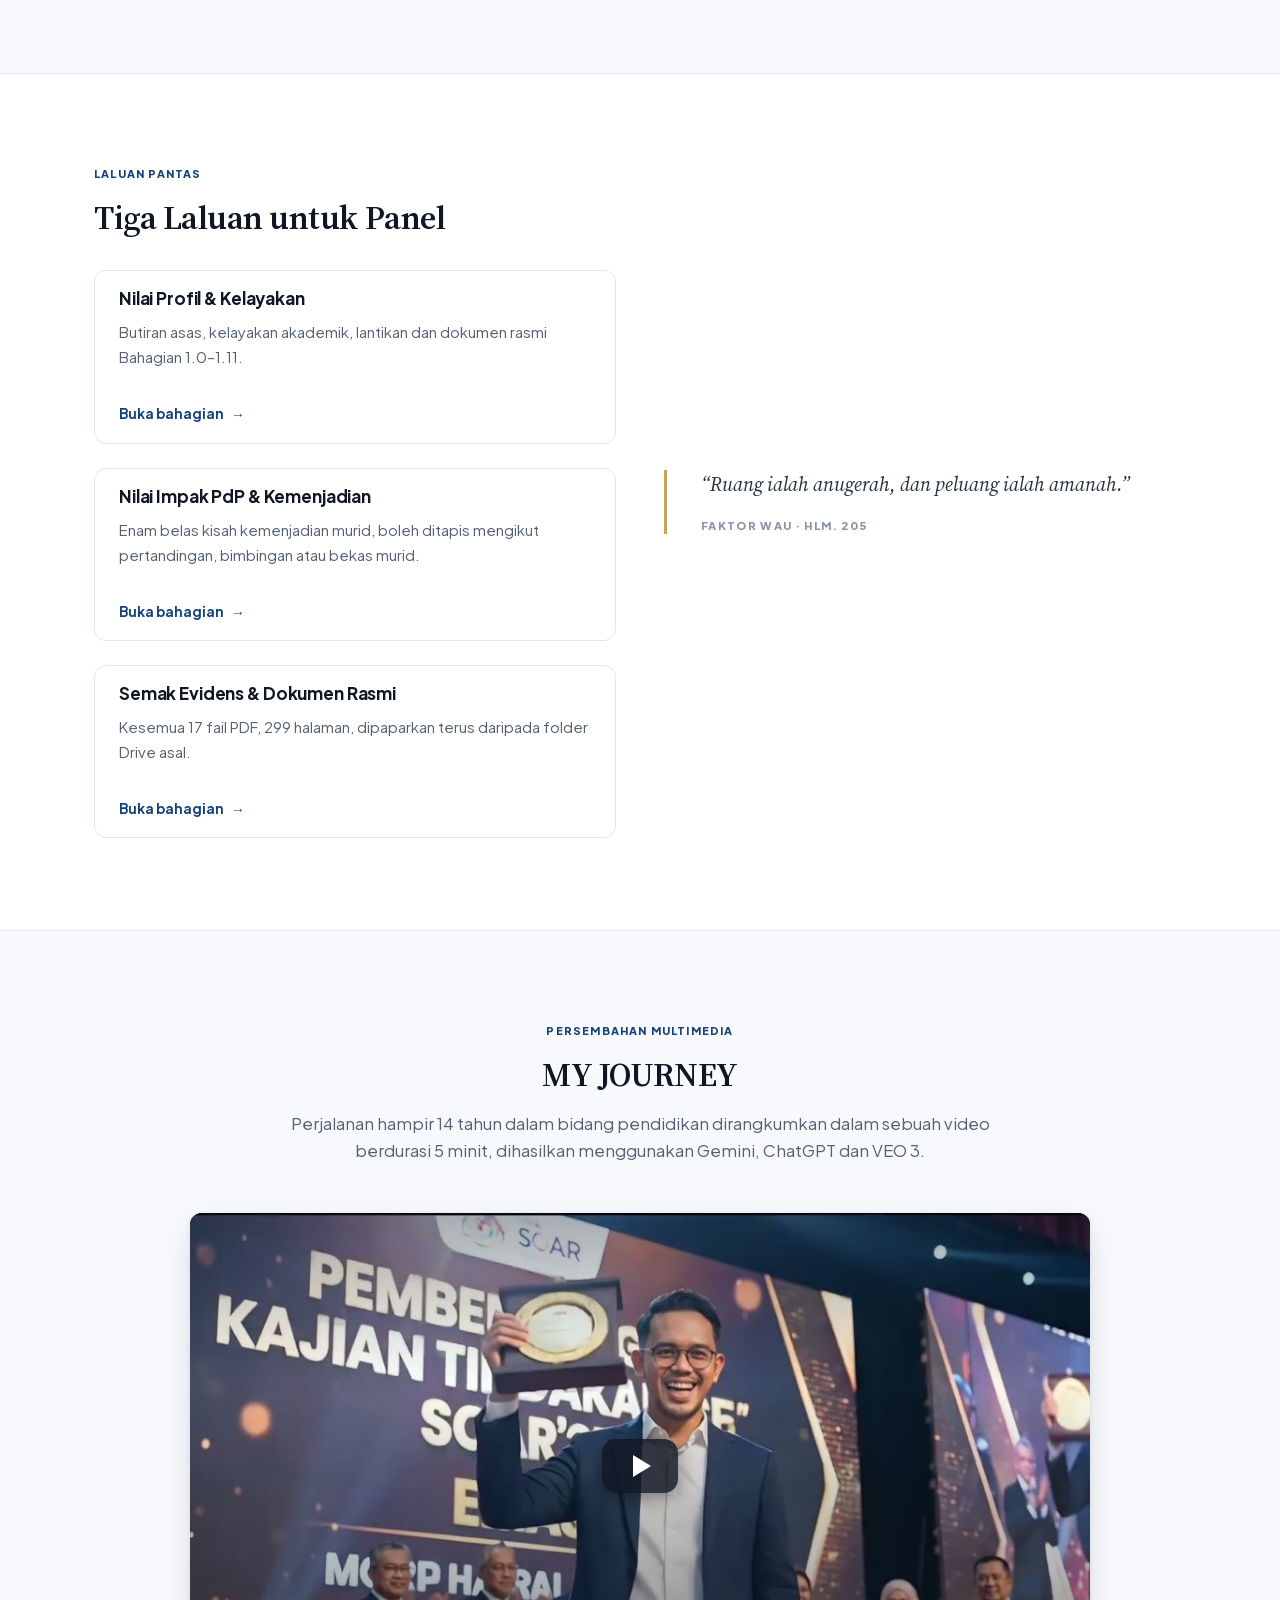
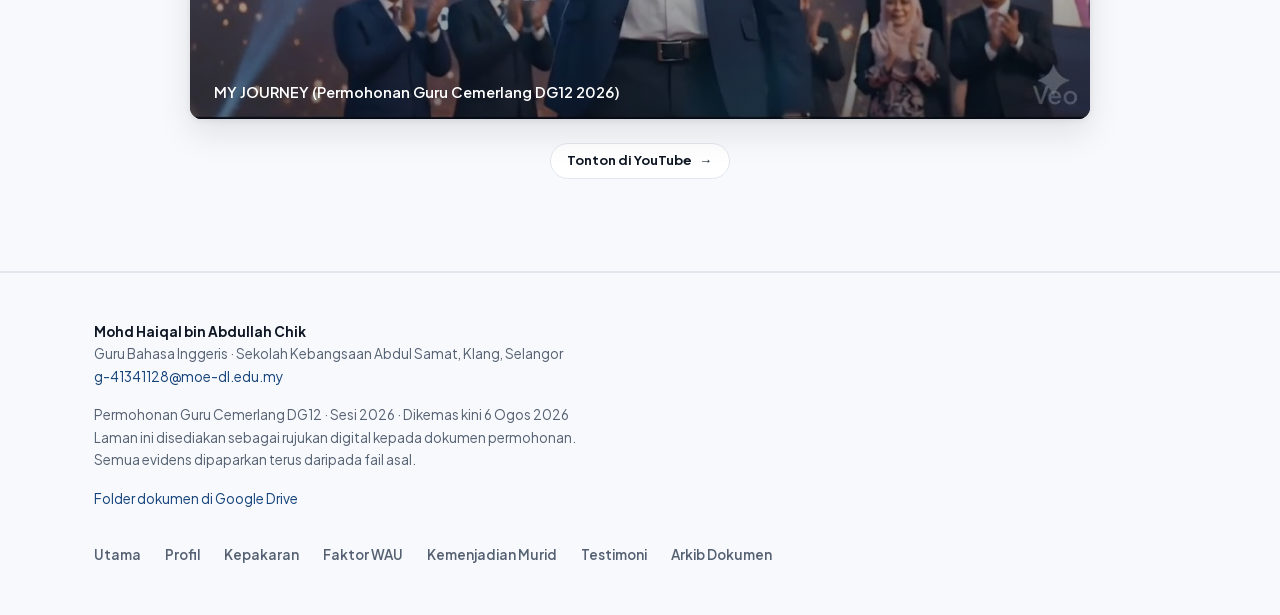
==== commit 10c9d72f: "Halaman utama berasaskan evidens bergambar; tapisan jadi jelas Jalur "Enam Evidens Paling Kuat" pada" ====
--- a/index.html
+++ b/index.html
@@ -27,7 +27,7 @@
 <link rel="preload" href="assets/fon/plus-jakarta-sans-normal.woff2" as="font" type="font/woff2" crossorigin>
 <link rel="preload" href="assets/fon/source-serif-4-normal.woff2" as="font" type="font/woff2" crossorigin>
 <link rel="stylesheet" href="assets/fon.css?v=a8a9a3f5">
-<link rel="stylesheet" href="assets/gaya.css?v=61b4c49c">
+<link rel="stylesheet" href="assets/gaya.css?v=614d1c1d">
 <link rel="icon" href="data:image/svg+xml,%3Csvg xmlns='http://www.w3.org/2000/svg' viewBox='0 0 32 32'%3E%3Crect width='32' height='32' rx='7' fill='%2314427a'/%3E%3Ctext x='16' y='22' font-family='system-ui,sans-serif' font-size='14' font-weight='800' fill='white' text-anchor='middle'%3EMH%3C/text%3E%3C/svg%3E">
 </head>
 <body>
@@ -106,26 +106,65 @@
 <section class="sek">
   <div class="balut">
     <div class="sek-kepala">
+        <span class="label label-aksen">Sorotan kejayaan</span>
+        <h2>Enam Evidens Paling Kuat</h2>
+        <p class="pengenalan">Anugerah antarabangsa, pengiktirafan kebangsaan dan johan peringkat negeri — halaman sebenar daripada portfolio. Klik untuk melihat penuh.</p>
+      </div>
+    <div class="galeri galeri-sorotan" data-galeri="sorotan">
+      <button type="button" class="galeri-item" data-imej="assets/eviden/anugerah/h-5.jpg" data-kapsyen="Best Innovation Gold Award — kajian penulisan karangan menerusi Google Gemini">
+        <span class="galeri-imej"><img src="assets/eviden/anugerah/h-5.jpg" alt="Best Innovation Gold Award — kajian penulisan karangan menerusi Google Gemini" loading="lazy" width="900" height="1273" decoding="async"></span>
+        <span class="galeri-kapsyen"><b>Gold Award · Antarabangsa</b>Best Innovation Gold Award — kajian penulisan karangan menerusi Google Gemini</span>
+      </button>
+      <button type="button" class="galeri-item" data-imej="assets/eviden/anugerah/h-6.jpg" data-kapsyen="Bronze, Pertandingan Kajian Tindakan (Terbuka), Karnival Pengajian Pendidikan UPSI 2026">
+        <span class="galeri-imej"><img src="assets/eviden/anugerah/h-6.jpg" alt="Bronze, Pertandingan Kajian Tindakan (Terbuka), Karnival Pengajian Pendidikan UPSI 2026" loading="lazy" width="900" height="1273" decoding="async"></span>
+        <span class="galeri-kapsyen"><b>Bronze · Kebangsaan</b>Bronze, Pertandingan Kajian Tindakan (Terbuka), Karnival Pengajian Pendidikan UPSI 2026</span>
+      </button>
+      <button type="button" class="galeri-item" data-imej="assets/eviden/anugerah/h-7.jpg" data-kapsyen="Sijil Perkhidmatan Cemerlang, Kementerian Pendidikan Malaysia (2020)">
+        <span class="galeri-imej"><img src="assets/eviden/anugerah/h-7.jpg" alt="Sijil Perkhidmatan Cemerlang, Kementerian Pendidikan Malaysia (2020)" loading="lazy" width="900" height="1273" decoding="async"></span>
+        <span class="galeri-kapsyen"><b>Perkhidmatan Cemerlang</b>Sijil Perkhidmatan Cemerlang, Kementerian Pendidikan Malaysia (2020)</span>
+      </button>
+      <button type="button" class="galeri-item" data-imej="assets/eviden/anugerah/h-3.jpg" data-kapsyen="Best Virtual Presenter, 1st International Conference on Digital Innovations in Education 2025">
+        <span class="galeri-imej"><img src="assets/eviden/anugerah/h-3.jpg" alt="Best Virtual Presenter, 1st International Conference on Digital Innovations in Education 2025" loading="lazy" width="900" height="1273" decoding="async"></span>
+        <span class="galeri-kapsyen"><b>Antarabangsa</b>Best Virtual Presenter, 1st International Conference on Digital Innovations in Education 2025</span>
+      </button>
+      <button type="button" class="galeri-item" data-imej="assets/eviden/wau/h-11.jpg" data-kapsyen="Surat pelantikan sebagai Pengacara Majlis SEAMEO SEN 2026">
+        <span class="galeri-imej"><img src="assets/eviden/wau/h-11.jpg" alt="Surat pelantikan sebagai Pengacara Majlis SEAMEO SEN 2026" loading="lazy" width="900" height="1273" decoding="async"></span>
+        <span class="galeri-kapsyen"><b>Pengacara · Antarabangsa</b>Surat pelantikan sebagai Pengacara Majlis SEAMEO SEN 2026</span>
+      </button>
+      <button type="button" class="galeri-item" data-imej="assets/eviden/kemenjadian/h-11.jpg" data-kapsyen="Johan Poetry Recitation, Karnival Koakademik Bahasa Inggeris negeri Selangor 2023">
+        <span class="galeri-imej"><img src="assets/eviden/kemenjadian/h-11.jpg" alt="Johan Poetry Recitation, Karnival Koakademik Bahasa Inggeris negeri Selangor 2023" loading="lazy" width="900" height="1273" decoding="async"></span>
+        <span class="galeri-kapsyen"><b>Johan · Negeri</b>Johan Poetry Recitation, Karnival Koakademik Bahasa Inggeris negeri Selangor 2023</span>
+      </button>
+    </div>
+  </div>
+</section>
+
+<section class="sek sek-kelabu">
+  <div class="balut">
+    <div class="sek-kepala">
         <span class="label label-aksen">Impak</span>
         <h2>Tiga Impak Utama</h2>
         <p class="pengenalan">Setiap kad menyatakan satu hasil, satu contoh, dan pautan terus kepada evidensnya.</p>
       </div>
     <div class="grid grid-3">
-      <div class="kad">
+      <div class="kad kad-imej">
+          <span class="kad-gambar"><img src="assets/eviden/kemenjadian/h-10.jpg" alt="Pasukan English Sketch SK Abdul Samat, Johan peringkat negeri Selangor 2022" loading="lazy" width="900" height="1273" decoding="async"></span>
           <span class="label">Impak terhadap Murid</span>
           <h3>Daripada 21 kepada 36 penghantaran tepat masa</h3>
           <p>Apabila tugasan projek Tahun 4 beralih daripada buku skrap fizikal kepada Canva dan Google Classroom, kesemua <strong>36 murid</strong> menghantar dalam tempoh ditetapkan — berbanding 21 sebelum itu.</p>
           <ul class="senarai-tanda mt-3"><li>Johan English Sketch dan Poetry Recitation peringkat negeri Selangor; dua Anugerah Emas Show and Tell peringkat kebangsaan.</li></ul>
           <div class="kad-kaki"><a class="btn btn-garis btn-kecil" href="kemenjadian.html">Lihat 16 kisah kemenjadian <span aria-hidden="true">→</span></a></div>
         </div>
-      <div class="kad">
+      <div class="kad kad-imej">
+          <span class="kad-gambar"><img src="assets/eviden/wau/h-46.jpg" alt="Ahli panel Bicara Buku Laporan Pencapaian Tujuh Teras NADI KPM 2024" loading="lazy" width="900" height="1273" decoding="async"></span>
           <span class="label">Kepimpinan Pedagogi</span>
           <h3>Empat lantikan jurulatih utama</h3>
           <p>Termasuk <strong>Jurulatih Utama Kebangsaan Kajian Tindakan Berasaskan AI</strong> (2026) dan Master Trainer CEFR sejak 2016 — mandat melatih guru, bukan sekadar mengajar murid.</p>
           <ul class="senarai-tanda mt-3"><li>Panel penulis dua modul di Bahagian Pembangunan Kurikulum; tiga buku cerita Bahasa Inggeris berdaftar ISBN.</li></ul>
           <div class="kad-kaki"><a class="btn btn-garis btn-kecil" href="kepakaran.html">Lihat penulisan &amp; kepakaran <span aria-hidden="true">→</span></a></div>
         </div>
-      <div class="kad">
+      <div class="kad kad-imej">
+          <span class="kad-gambar"><img src="assets/eviden/anugerah/h-5.jpg" alt="Certificate of Excellence — Best Innovation Gold Award" loading="lazy" width="900" height="1273" decoding="async"></span>
           <span class="label">Inovasi &amp; Jangkauan</span>
           <h3>Dua pengiktirafan kebangsaan bagi kajian AI</h3>
           <p><strong>Best Innovation Gold Award</strong> dan <strong>Bronze</strong> Pertandingan Kajian Tindakan (Terbuka) peringkat kebangsaan, kedua-duanya bagi kajian penggunaan Google Gemini dalam penulisan Bahasa Inggeris.</p>
@@ -136,7 +175,7 @@
   </div>
 </section>
 
-<section class="sek sek-kelabu">
+<section class="sek">
   <div class="balut">
     <div class="belah">
       <div>
@@ -236,6 +275,6 @@
   </div>
 </div>
 
-<script src="assets/laman.js?v=325a32d6"></script>
+<script src="assets/laman.js?v=a82d5775"></script>
 </body>
 </html>
--- a/assets/gaya.css
+++ b/assets/gaya.css
@@ -542,6 +542,19 @@
 
 .kad-padat { padding: var(--r3) var(--r4); }
 
+/* Kad dengan imej kepala — evidens sebenar, bukan teks sahaja */
+.kad-imej { padding: 0; overflow: hidden; }
+.kad-gambar {
+  display: block; aspect-ratio: 4 / 3; overflow: hidden;
+  background: var(--kertas-3); border-bottom: 1px solid var(--garis);
+}
+.kad-gambar img { width: 100%; height: 100%; object-fit: cover; object-position: top center; display: block; }
+.kad-imej > .label { margin: var(--r4) var(--r4) var(--r2); }
+.kad-imej > h3 { margin: 0 var(--r4) var(--r2); }
+.kad-imej > p, .kad-imej > ul { margin-inline: var(--r4); }
+.kad-imej > .kad-kaki { margin: auto var(--r4) var(--r4); padding-top: var(--r3); }
+
+
 /* ------------------------------------------------------------ PENAPIS */
 
 .tapis {
@@ -572,10 +585,25 @@
 }
 .tapis-btn[aria-pressed="true"] .tapis-bil { color: #fff; background: rgba(255, 255, 255, .22); }
 
+/* Baris status tapisan. Apabila tapisan aktif ia perlu jelas kelihatan —
+   teks kelabu kecil membuatkan tapisan terasa seolah-olah tidak berfungsi. */
 .tapis-kira {
-  margin: 0 0 var(--r4); font-size: .82rem; color: var(--kelabu-muda);
-}
+  display: flex; align-items: center; flex-wrap: wrap; gap: 10px;
+  margin: 0 0 var(--r4); font-size: .88rem; color: var(--kelabu);
+}
+.tapis-kira b { color: var(--arang); font-weight: 700; }
 .tapis-kira:empty { display: none; }
+.tapis-kira-aktif {
+  padding: 11px var(--r4); border-radius: 999px;
+  background: var(--biru-lembut); color: var(--arang-2);
+  border: 1px solid rgba(20, 66, 122, .16);
+}
+.tapis-set-semula {
+  font: inherit; font-size: .84rem; font-weight: 700; color: var(--biru);
+  background: none; border: 0; padding: 0; cursor: pointer;
+  text-decoration: underline; text-underline-offset: 3px;
+}
+.tapis-set-semula:hover { color: var(--biru-tua); }
 
 /* ------------------------------------------------------------ SENARAI */
 
@@ -848,6 +876,17 @@
 @media (max-width: 640px) {
   .galeri { grid-template-columns: repeat(2, 1fr); gap: var(--r2); }
 }
+
+
+/* Jalur sorotan di halaman Utama — tiga lajur, imej lebih besar daripada
+   galeri biasa. Kekhususan .galeri.galeri-sorotan diperlukan kerana
+   .galeri sendiri menetapkan grid-template-columns. */
+.galeri.galeri-sorotan { grid-template-columns: repeat(3, 1fr); gap: var(--r4); }
+.galeri-sorotan .galeri-imej { aspect-ratio: 1 / 1.2; }
+.galeri-sorotan .galeri-kapsyen { padding: var(--r3) var(--r4) var(--r4); font-size: .84rem; line-height: 1.45; }
+.galeri-sorotan .galeri-kapsyen b { font-size: .68rem; color: var(--emas); margin-bottom: 5px; }
+@media (max-width: 900px) { .galeri.galeri-sorotan { grid-template-columns: repeat(2, 1fr); } }
+@media (max-width: 560px) { .galeri.galeri-sorotan { grid-template-columns: 1fr; } }
 
 /* ---- Pemapar imej (lightbox) ---- */
 
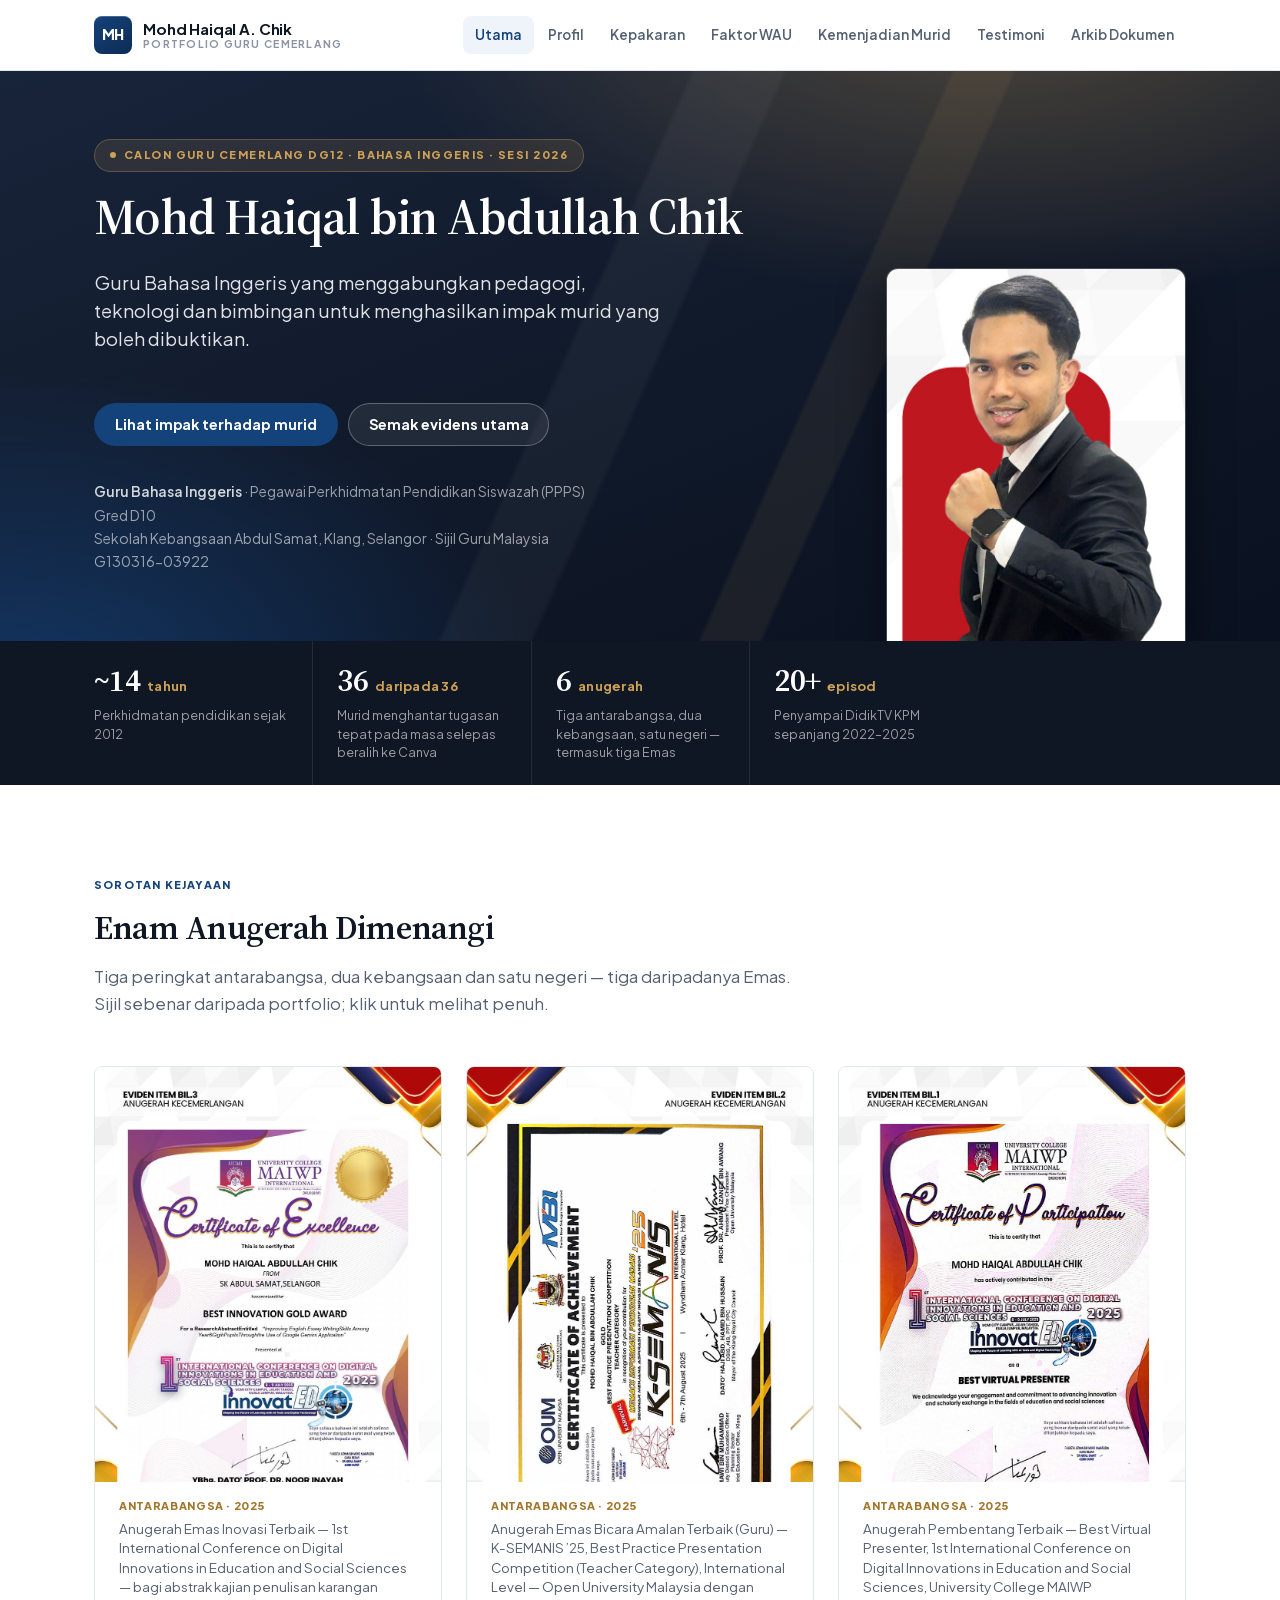
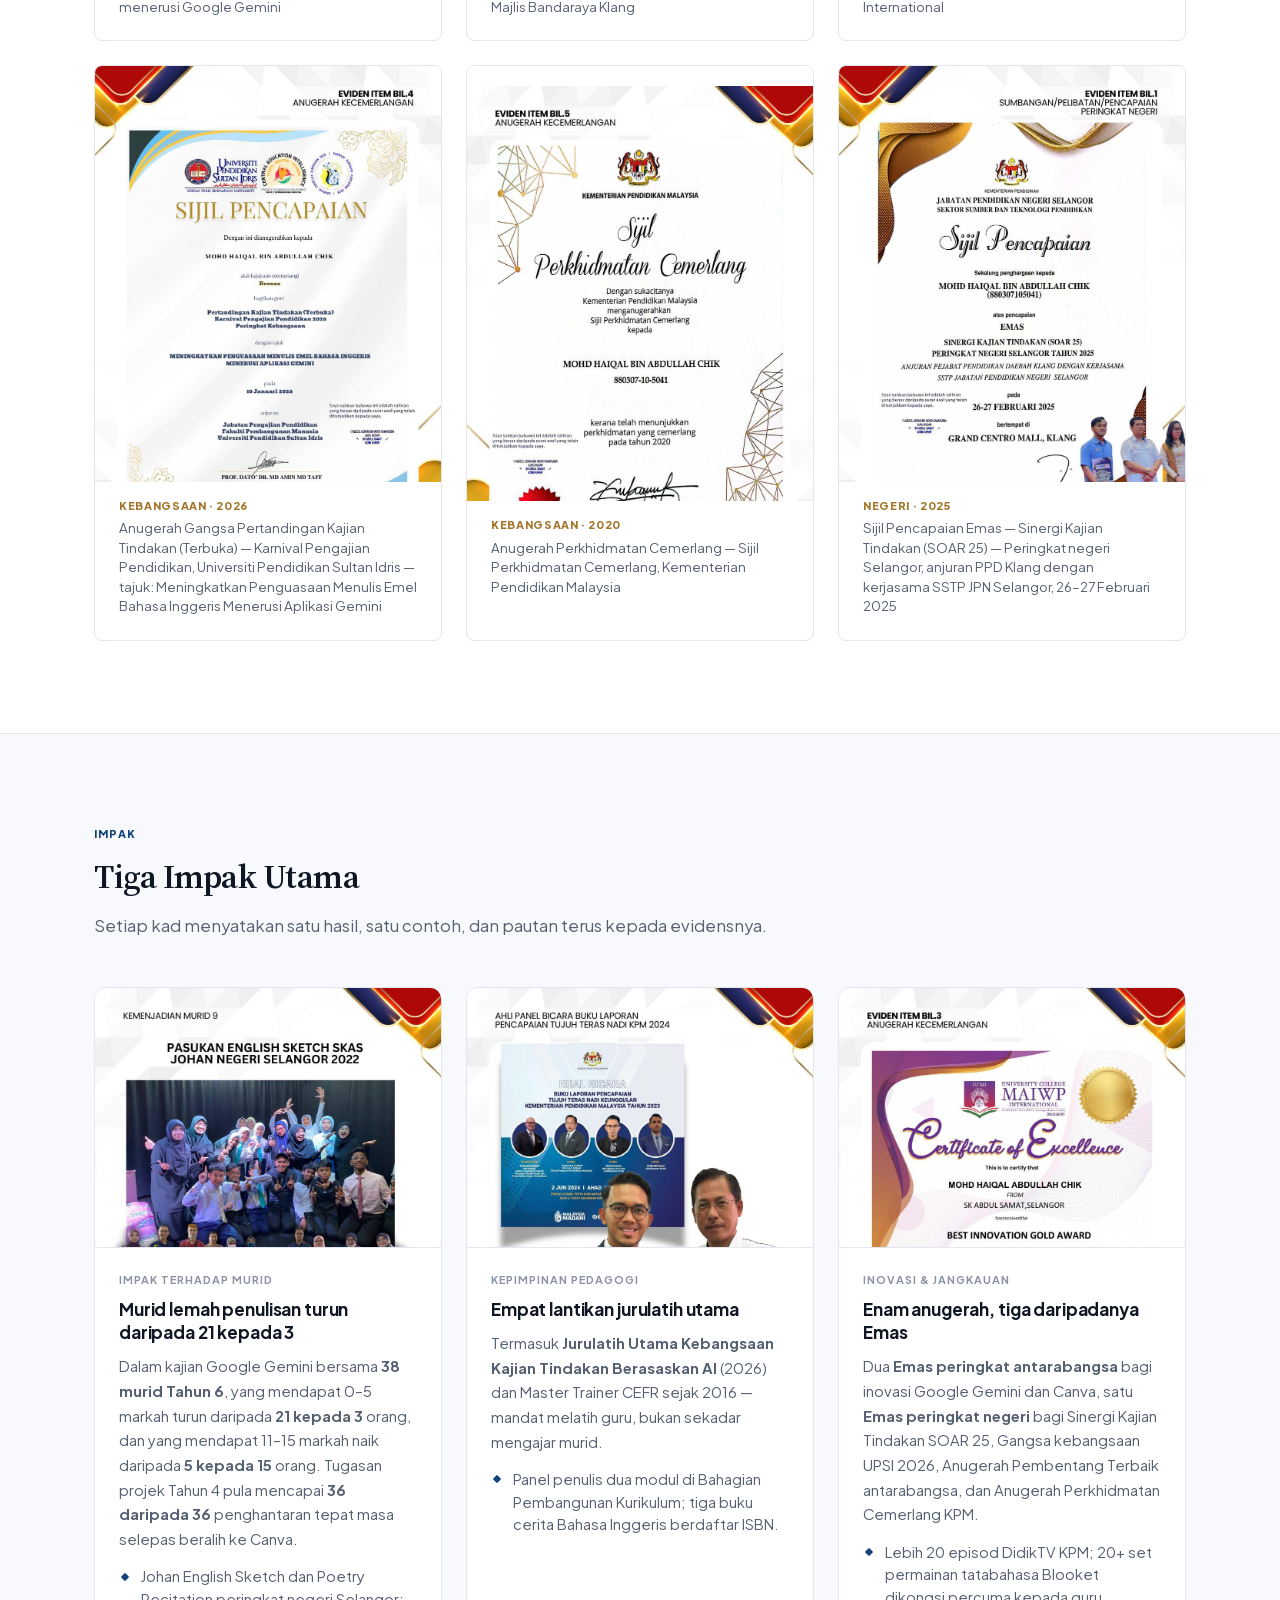
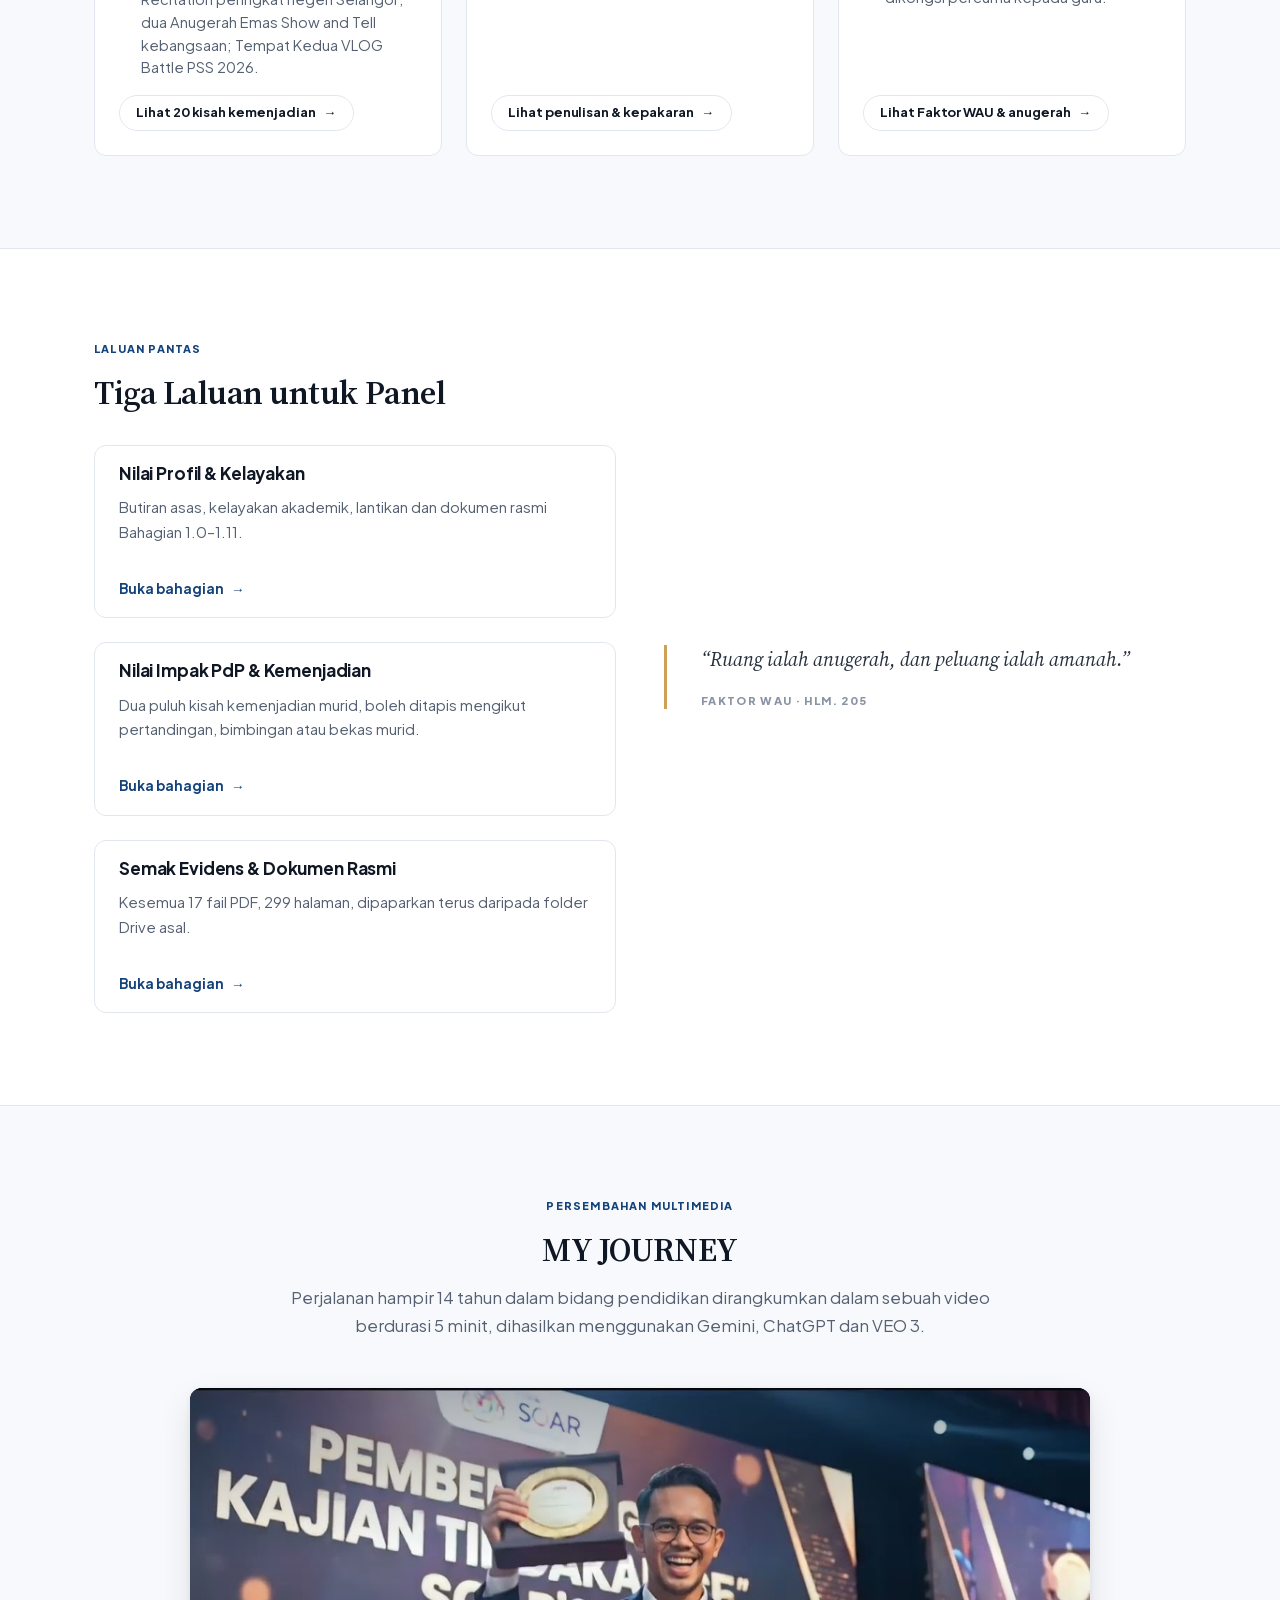
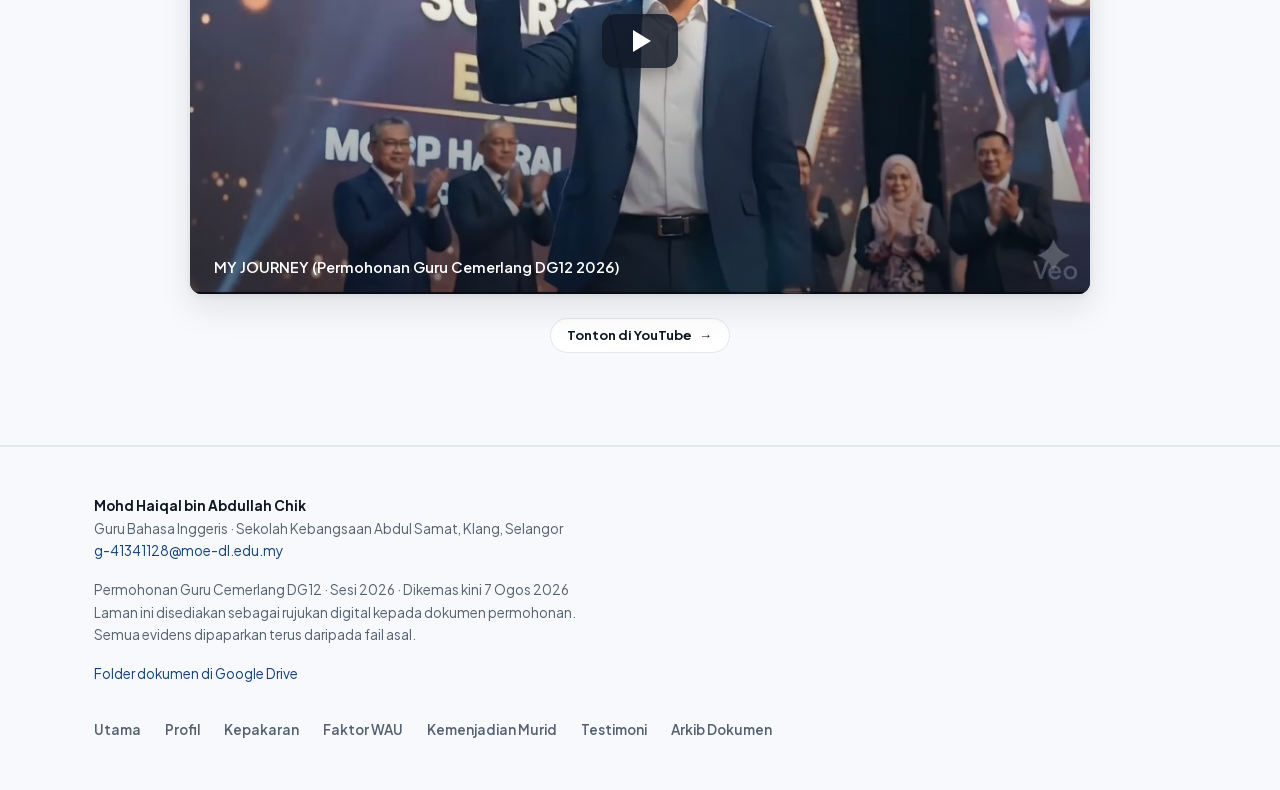
==== commit fb425f66: "Semakan 223 halaman: enam anugerah, empat kemenjadian, data pra/pasca Semakan visual kesemua halaman" ====
--- a/index.html
+++ b/index.html
@@ -27,7 +27,7 @@
 <link rel="preload" href="assets/fon/plus-jakarta-sans-normal.woff2" as="font" type="font/woff2" crossorigin>
 <link rel="preload" href="assets/fon/source-serif-4-normal.woff2" as="font" type="font/woff2" crossorigin>
 <link rel="stylesheet" href="assets/fon.css?v=a8a9a3f5">
-<link rel="stylesheet" href="assets/gaya.css?v=614d1c1d">
+<link rel="stylesheet" href="assets/gaya.css?v=5dba2a89">
 <link rel="icon" href="data:image/svg+xml,%3Csvg xmlns='http://www.w3.org/2000/svg' viewBox='0 0 32 32'%3E%3Crect width='32' height='32' rx='7' fill='%2314427a'/%3E%3Ctext x='16' y='22' font-family='system-ui,sans-serif' font-size='14' font-weight='800' fill='white' text-anchor='middle'%3EMH%3C/text%3E%3C/svg%3E">
 </head>
 <body>
@@ -92,8 +92,8 @@
         <div class="stat-label">Murid menghantar tugasan tepat pada masa selepas beralih ke Canva</div>
       </div>
       <div class="stat">
-        <div class="stat-nilai">2<em>kebangsaan</em></div>
-        <div class="stat-label">Pengiktirafan kajian tindakan: Gold Award dan Bronze UPSI 2026</div>
+        <div class="stat-nilai">6<em>anugerah</em></div>
+        <div class="stat-label">Tiga antarabangsa, dua kebangsaan, satu negeri — termasuk tiga Emas</div>
       </div>
       <div class="stat">
         <div class="stat-nilai">20+<em>episod</em></div>
@@ -107,33 +107,33 @@
   <div class="balut">
     <div class="sek-kepala">
         <span class="label label-aksen">Sorotan kejayaan</span>
-        <h2>Enam Evidens Paling Kuat</h2>
-        <p class="pengenalan">Anugerah antarabangsa, pengiktirafan kebangsaan dan johan peringkat negeri — halaman sebenar daripada portfolio. Klik untuk melihat penuh.</p>
+        <h2>Enam Anugerah Dimenangi</h2>
+        <p class="pengenalan">Tiga peringkat antarabangsa, dua kebangsaan dan satu negeri — tiga daripadanya Emas. Sijil sebenar daripada portfolio; klik untuk melihat penuh.</p>
       </div>
     <div class="galeri galeri-sorotan" data-galeri="sorotan">
-      <button type="button" class="galeri-item" data-imej="assets/eviden/anugerah/h-5.jpg" data-kapsyen="Best Innovation Gold Award — kajian penulisan karangan menerusi Google Gemini">
-        <span class="galeri-imej"><img src="assets/eviden/anugerah/h-5.jpg" alt="Best Innovation Gold Award — kajian penulisan karangan menerusi Google Gemini" loading="lazy" width="900" height="1273" decoding="async"></span>
-        <span class="galeri-kapsyen"><b>Gold Award · Antarabangsa</b>Best Innovation Gold Award — kajian penulisan karangan menerusi Google Gemini</span>
-      </button>
-      <button type="button" class="galeri-item" data-imej="assets/eviden/anugerah/h-6.jpg" data-kapsyen="Bronze, Pertandingan Kajian Tindakan (Terbuka), Karnival Pengajian Pendidikan UPSI 2026">
-        <span class="galeri-imej"><img src="assets/eviden/anugerah/h-6.jpg" alt="Bronze, Pertandingan Kajian Tindakan (Terbuka), Karnival Pengajian Pendidikan UPSI 2026" loading="lazy" width="900" height="1273" decoding="async"></span>
-        <span class="galeri-kapsyen"><b>Bronze · Kebangsaan</b>Bronze, Pertandingan Kajian Tindakan (Terbuka), Karnival Pengajian Pendidikan UPSI 2026</span>
-      </button>
-      <button type="button" class="galeri-item" data-imej="assets/eviden/anugerah/h-7.jpg" data-kapsyen="Sijil Perkhidmatan Cemerlang, Kementerian Pendidikan Malaysia (2020)">
-        <span class="galeri-imej"><img src="assets/eviden/anugerah/h-7.jpg" alt="Sijil Perkhidmatan Cemerlang, Kementerian Pendidikan Malaysia (2020)" loading="lazy" width="900" height="1273" decoding="async"></span>
-        <span class="galeri-kapsyen"><b>Perkhidmatan Cemerlang</b>Sijil Perkhidmatan Cemerlang, Kementerian Pendidikan Malaysia (2020)</span>
-      </button>
-      <button type="button" class="galeri-item" data-imej="assets/eviden/anugerah/h-3.jpg" data-kapsyen="Best Virtual Presenter, 1st International Conference on Digital Innovations in Education 2025">
-        <span class="galeri-imej"><img src="assets/eviden/anugerah/h-3.jpg" alt="Best Virtual Presenter, 1st International Conference on Digital Innovations in Education 2025" loading="lazy" width="900" height="1273" decoding="async"></span>
-        <span class="galeri-kapsyen"><b>Antarabangsa</b>Best Virtual Presenter, 1st International Conference on Digital Innovations in Education 2025</span>
-      </button>
-      <button type="button" class="galeri-item" data-imej="assets/eviden/wau/h-11.jpg" data-kapsyen="Surat pelantikan sebagai Pengacara Majlis SEAMEO SEN 2026">
-        <span class="galeri-imej"><img src="assets/eviden/wau/h-11.jpg" alt="Surat pelantikan sebagai Pengacara Majlis SEAMEO SEN 2026" loading="lazy" width="900" height="1273" decoding="async"></span>
-        <span class="galeri-kapsyen"><b>Pengacara · Antarabangsa</b>Surat pelantikan sebagai Pengacara Majlis SEAMEO SEN 2026</span>
-      </button>
-      <button type="button" class="galeri-item" data-imej="assets/eviden/kemenjadian/h-11.jpg" data-kapsyen="Johan Poetry Recitation, Karnival Koakademik Bahasa Inggeris negeri Selangor 2023">
-        <span class="galeri-imej"><img src="assets/eviden/kemenjadian/h-11.jpg" alt="Johan Poetry Recitation, Karnival Koakademik Bahasa Inggeris negeri Selangor 2023" loading="lazy" width="900" height="1273" decoding="async"></span>
-        <span class="galeri-kapsyen"><b>Johan · Negeri</b>Johan Poetry Recitation, Karnival Koakademik Bahasa Inggeris negeri Selangor 2023</span>
+      <button type="button" class="galeri-item" data-imej="assets/eviden/anugerah/h-5.jpg" data-kapsyen="Anugerah Emas Inovasi Terbaik — 1st International Conference on Digital Innovations in Education and Social Sciences — bagi abstrak kajian penulisan karangan menerusi Google Gemini">
+        <span class="galeri-imej"><img src="assets/eviden/anugerah/h-5.jpg" alt="Anugerah Emas Inovasi Terbaik — 1st International Conference on Digital Innovations in Education and Social Sciences — bagi abstrak kajian penulisan karangan menerusi Google Gemini" loading="lazy" width="900" height="1273" decoding="async"></span>
+        <span class="galeri-kapsyen"><b>Antarabangsa · 2025</b>Anugerah Emas Inovasi Terbaik — 1st International Conference on Digital Innovations in Education and Social Sciences — bagi abstrak kajian penulisan karangan menerusi Google Gemini</span>
+      </button>
+      <button type="button" class="galeri-item" data-imej="assets/eviden/anugerah/h-4.jpg" data-kapsyen="Anugerah Emas Bicara Amalan Terbaik (Guru) — K-SEMANIS ’25, Best Practice Presentation Competition (Teacher Category), International Level — Open University Malaysia dengan Majlis Bandaraya Klang">
+        <span class="galeri-imej"><img src="assets/eviden/anugerah/h-4.jpg" alt="Anugerah Emas Bicara Amalan Terbaik (Guru) — K-SEMANIS ’25, Best Practice Presentation Competition (Teacher Category), International Level — Open University Malaysia dengan Majlis Bandaraya Klang" loading="lazy" width="900" height="1273" decoding="async"></span>
+        <span class="galeri-kapsyen"><b>Antarabangsa · 2025</b>Anugerah Emas Bicara Amalan Terbaik (Guru) — K-SEMANIS ’25, Best Practice Presentation Competition (Teacher Category), International Level — Open University Malaysia dengan Majlis Bandaraya Klang</span>
+      </button>
+      <button type="button" class="galeri-item" data-imej="assets/eviden/anugerah/h-3.jpg" data-kapsyen="Anugerah Pembentang Terbaik — Best Virtual Presenter, 1st International Conference on Digital Innovations in Education and Social Sciences, University College MAIWP International">
+        <span class="galeri-imej"><img src="assets/eviden/anugerah/h-3.jpg" alt="Anugerah Pembentang Terbaik — Best Virtual Presenter, 1st International Conference on Digital Innovations in Education and Social Sciences, University College MAIWP International" loading="lazy" width="900" height="1273" decoding="async"></span>
+        <span class="galeri-kapsyen"><b>Antarabangsa · 2025</b>Anugerah Pembentang Terbaik — Best Virtual Presenter, 1st International Conference on Digital Innovations in Education and Social Sciences, University College MAIWP International</span>
+      </button>
+      <button type="button" class="galeri-item" data-imej="assets/eviden/anugerah/h-6.jpg" data-kapsyen="Anugerah Gangsa Pertandingan Kajian Tindakan (Terbuka) — Karnival Pengajian Pendidikan, Universiti Pendidikan Sultan Idris — tajuk: Meningkatkan Penguasaan Menulis Emel Bahasa Inggeris Menerusi Aplikasi Gemini">
+        <span class="galeri-imej"><img src="assets/eviden/anugerah/h-6.jpg" alt="Anugerah Gangsa Pertandingan Kajian Tindakan (Terbuka) — Karnival Pengajian Pendidikan, Universiti Pendidikan Sultan Idris — tajuk: Meningkatkan Penguasaan Menulis Emel Bahasa Inggeris Menerusi Aplikasi Gemini" loading="lazy" width="900" height="1273" decoding="async"></span>
+        <span class="galeri-kapsyen"><b>Kebangsaan · 2026</b>Anugerah Gangsa Pertandingan Kajian Tindakan (Terbuka) — Karnival Pengajian Pendidikan, Universiti Pendidikan Sultan Idris — tajuk: Meningkatkan Penguasaan Menulis Emel Bahasa Inggeris Menerusi Aplikasi Gemini</span>
+      </button>
+      <button type="button" class="galeri-item" data-imej="assets/eviden/anugerah/h-7.jpg" data-kapsyen="Anugerah Perkhidmatan Cemerlang — Sijil Perkhidmatan Cemerlang, Kementerian Pendidikan Malaysia">
+        <span class="galeri-imej"><img src="assets/eviden/anugerah/h-7.jpg" alt="Anugerah Perkhidmatan Cemerlang — Sijil Perkhidmatan Cemerlang, Kementerian Pendidikan Malaysia" loading="lazy" width="900" height="1273" decoding="async"></span>
+        <span class="galeri-kapsyen"><b>Kebangsaan · 2020</b>Anugerah Perkhidmatan Cemerlang — Sijil Perkhidmatan Cemerlang, Kementerian Pendidikan Malaysia</span>
+      </button>
+      <button type="button" class="galeri-item" data-imej="assets/eviden/sijil/h-31.jpg" data-kapsyen="Sijil Pencapaian Emas — Sinergi Kajian Tindakan (SOAR 25) — Peringkat negeri Selangor, anjuran PPD Klang dengan kerjasama SSTP JPN Selangor, 26–27 Februari 2025">
+        <span class="galeri-imej"><img src="assets/eviden/sijil/h-31.jpg" alt="Sijil Pencapaian Emas — Sinergi Kajian Tindakan (SOAR 25) — Peringkat negeri Selangor, anjuran PPD Klang dengan kerjasama SSTP JPN Selangor, 26–27 Februari 2025" loading="lazy" width="900" height="1273" decoding="async"></span>
+        <span class="galeri-kapsyen"><b>Negeri · 2025</b>Sijil Pencapaian Emas — Sinergi Kajian Tindakan (SOAR 25) — Peringkat negeri Selangor, anjuran PPD Klang dengan kerjasama SSTP JPN Selangor, 26–27 Februari 2025</span>
       </button>
     </div>
   </div>
@@ -150,10 +150,10 @@
       <div class="kad kad-imej">
           <span class="kad-gambar"><img src="assets/eviden/kemenjadian/h-10.jpg" alt="Pasukan English Sketch SK Abdul Samat, Johan peringkat negeri Selangor 2022" loading="lazy" width="900" height="1273" decoding="async"></span>
           <span class="label">Impak terhadap Murid</span>
-          <h3>Daripada 21 kepada 36 penghantaran tepat masa</h3>
-          <p>Apabila tugasan projek Tahun 4 beralih daripada buku skrap fizikal kepada Canva dan Google Classroom, kesemua <strong>36 murid</strong> menghantar dalam tempoh ditetapkan — berbanding 21 sebelum itu.</p>
-          <ul class="senarai-tanda mt-3"><li>Johan English Sketch dan Poetry Recitation peringkat negeri Selangor; dua Anugerah Emas Show and Tell peringkat kebangsaan.</li></ul>
-          <div class="kad-kaki"><a class="btn btn-garis btn-kecil" href="kemenjadian.html">Lihat 16 kisah kemenjadian <span aria-hidden="true">→</span></a></div>
+          <h3>Murid lemah penulisan turun daripada 21 kepada 3</h3>
+          <p>Dalam kajian Google Gemini bersama <strong>38 murid Tahun 6</strong>, yang mendapat 0–5 markah turun daripada <strong>21 kepada 3</strong> orang, dan yang mendapat 11–15 markah naik daripada <strong>5 kepada 15</strong> orang. Tugasan projek Tahun 4 pula mencapai <strong>36 daripada 36</strong> penghantaran tepat masa selepas beralih ke Canva.</p>
+          <ul class="senarai-tanda mt-3"><li>Johan English Sketch dan Poetry Recitation peringkat negeri Selangor; dua Anugerah Emas Show and Tell kebangsaan; Tempat Kedua VLOG Battle PSS 2026.</li></ul>
+          <div class="kad-kaki"><a class="btn btn-garis btn-kecil" href="kemenjadian.html">Lihat 20 kisah kemenjadian <span aria-hidden="true">→</span></a></div>
         </div>
       <div class="kad kad-imej">
           <span class="kad-gambar"><img src="assets/eviden/wau/h-46.jpg" alt="Ahli panel Bicara Buku Laporan Pencapaian Tujuh Teras NADI KPM 2024" loading="lazy" width="900" height="1273" decoding="async"></span>
@@ -166,8 +166,8 @@
       <div class="kad kad-imej">
           <span class="kad-gambar"><img src="assets/eviden/anugerah/h-5.jpg" alt="Certificate of Excellence — Best Innovation Gold Award" loading="lazy" width="900" height="1273" decoding="async"></span>
           <span class="label">Inovasi &amp; Jangkauan</span>
-          <h3>Dua pengiktirafan kebangsaan bagi kajian AI</h3>
-          <p><strong>Best Innovation Gold Award</strong> dan <strong>Bronze</strong> Pertandingan Kajian Tindakan (Terbuka) peringkat kebangsaan, kedua-duanya bagi kajian penggunaan Google Gemini dalam penulisan Bahasa Inggeris.</p>
+          <h3>Enam anugerah, tiga daripadanya Emas</h3>
+          <p>Dua <strong>Emas peringkat antarabangsa</strong> bagi inovasi Google Gemini dan Canva, satu <strong>Emas peringkat negeri</strong> bagi Sinergi Kajian Tindakan SOAR 25, Gangsa kebangsaan UPSI 2026, Anugerah Pembentang Terbaik antarabangsa, dan Anugerah Perkhidmatan Cemerlang KPM.</p>
           <ul class="senarai-tanda mt-3"><li>Lebih 20 episod DidikTV KPM; 20+ set permainan tatabahasa Blooket dikongsi percuma kepada guru.</li></ul>
           <div class="kad-kaki"><a class="btn btn-garis btn-kecil" href="wau.html">Lihat Faktor WAU &amp; anugerah <span aria-hidden="true">→</span></a></div>
         </div>
@@ -189,7 +189,7 @@
         </a>
           <a class="kad kad-padat" href="kemenjadian.html">
           <h3>Nilai Impak PdP &amp; Kemenjadian</h3>
-          <p>Enam belas kisah kemenjadian murid, boleh ditapis mengikut pertandingan, bimbingan atau bekas murid.</p>
+          <p>Dua puluh kisah kemenjadian murid, boleh ditapis mengikut pertandingan, bimbingan atau bekas murid.</p>
           <div class="kad-kaki"><span class="kad-pautan">Buka bahagian</span></div>
         </a>
           <a class="kad kad-padat" href="dokumen.html">
@@ -235,7 +235,7 @@
       <p><strong class="teks-arang">Mohd Haiqal bin Abdullah Chik</strong><br>
       Guru Bahasa Inggeris · Sekolah Kebangsaan Abdul Samat, Klang, Selangor<br>
       <a href="mailto:g-41341128@moe-dl.edu.my">g-41341128@moe-dl.edu.my</a></p>
-      <p class="nota-kaki">Permohonan Guru Cemerlang DG12 · Sesi 2026 · Dikemas kini 6 Ogos 2026<br>
+      <p class="nota-kaki">Permohonan Guru Cemerlang DG12 · Sesi 2026 · Dikemas kini 7 Ogos 2026<br>
       Laman ini disediakan sebagai rujukan digital kepada dokumen permohonan.<br>Semua evidens dipaparkan terus daripada fail asal.</p>
       <p class="mt-3"><a href="https://drive.google.com/drive/folders/1nGl9KcVwGUeID0KKAerAKqCRIoXrXb9N" target="_blank" rel="noopener">Folder dokumen di Google Drive</a></p>
     </div>
--- a/assets/gaya.css
+++ b/assets/gaya.css
@@ -688,6 +688,36 @@
   table.jad th { margin-bottom: 3px; }
 }
 
+/* Jadual anugerah — nota kecil di bawah nama, lencana peringkat berwarna */
+.jad-anugerah thead th {
+  background: var(--kertas-3); color: var(--kelabu); font-size: .7rem;
+  font-weight: 800; letter-spacing: .1em; text-transform: uppercase; width: auto;
+}
+.jad-anugerah td { vertical-align: top; font-weight: 500; }
+.jad-anugerah td strong { display: block; color: var(--arang); font-weight: 700; font-size: 1rem; }
+.jad-nota { display: block; margin-top: 5px; font-size: .84rem; color: var(--kelabu); line-height: 1.5; font-weight: 400; }
+.jad-anugerah td:nth-child(2), .jad-anugerah td:nth-child(3) { white-space: nowrap; }
+.jad-anugerah td:nth-child(3) { font-variant-numeric: tabular-nums; }
+
+.lencana-peringkat {
+  display: inline-block; font-size: .7rem; font-weight: 800;
+  letter-spacing: .07em; text-transform: uppercase;
+  padding: 4px 11px; border-radius: 999px; white-space: nowrap;
+}
+.lencana-antarabangsa { color: #6b4e12; background: var(--emas-lembut); border: 1px solid rgba(163,118,44,.35); }
+.lencana-kebangsaan  { color: var(--biru); background: var(--biru-lembut); border: 1px solid rgba(20,66,122,.22); }
+.lencana-negeri      { color: var(--kelabu); background: var(--kertas-3); border: 1px solid var(--garis); }
+
+@media (max-width: 620px) {
+  .jad-anugerah, .jad-anugerah tbody, .jad-anugerah tr, .jad-anugerah td { display: block; width: auto; }
+  .jad-anugerah thead { display: none; }
+  .jad-anugerah tr { padding: var(--r3) var(--r4); border-bottom: 1px solid var(--garis-halus); }
+  .jad-anugerah tr:last-child { border-bottom: 0; }
+  .jad-anugerah td { padding: 0; border: 0; }
+  .jad-anugerah td:nth-child(2) { margin-top: var(--r2); display: inline-block; }
+  .jad-anugerah td:nth-child(3) { display: inline-block; margin-left: var(--r2); color: var(--kelabu-muda); font-size: .84rem; }
+}
+
 /* ------------------------------------------------------------ PETIKAN */
 
 .petikan {
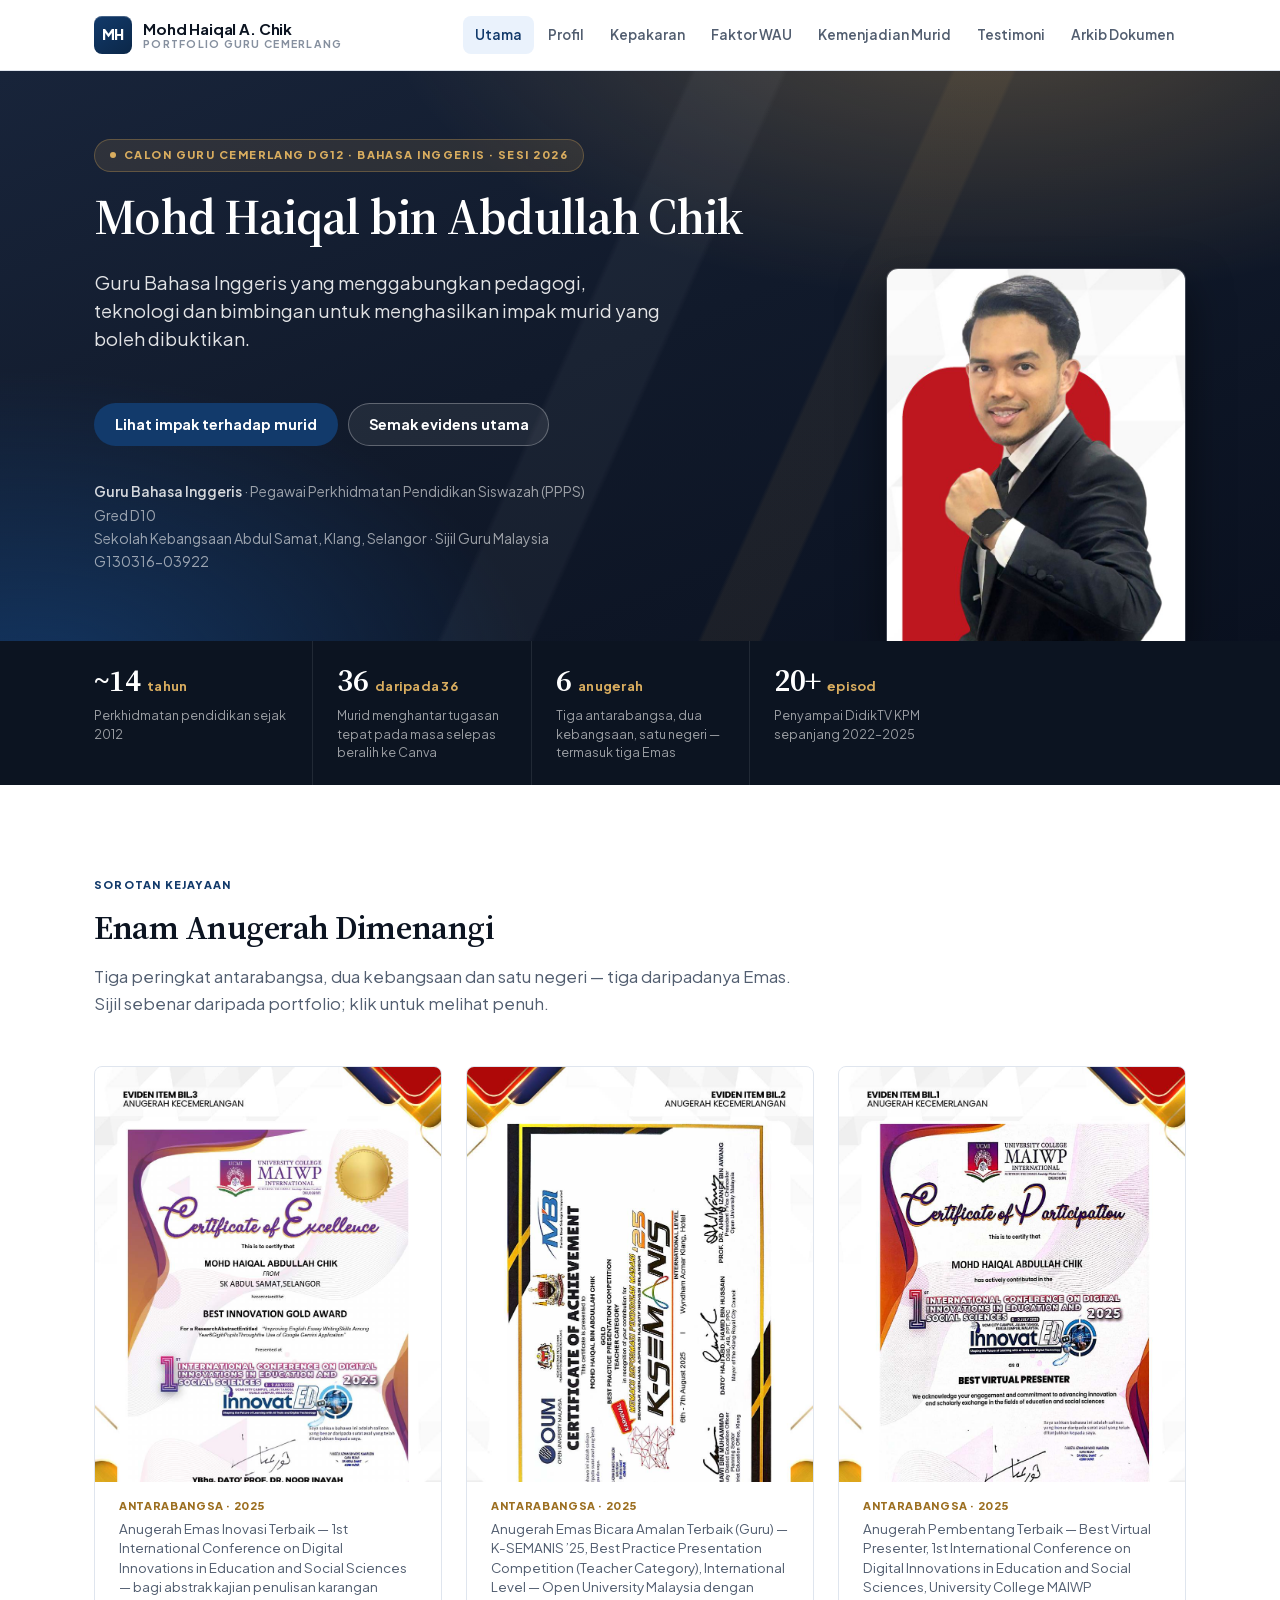
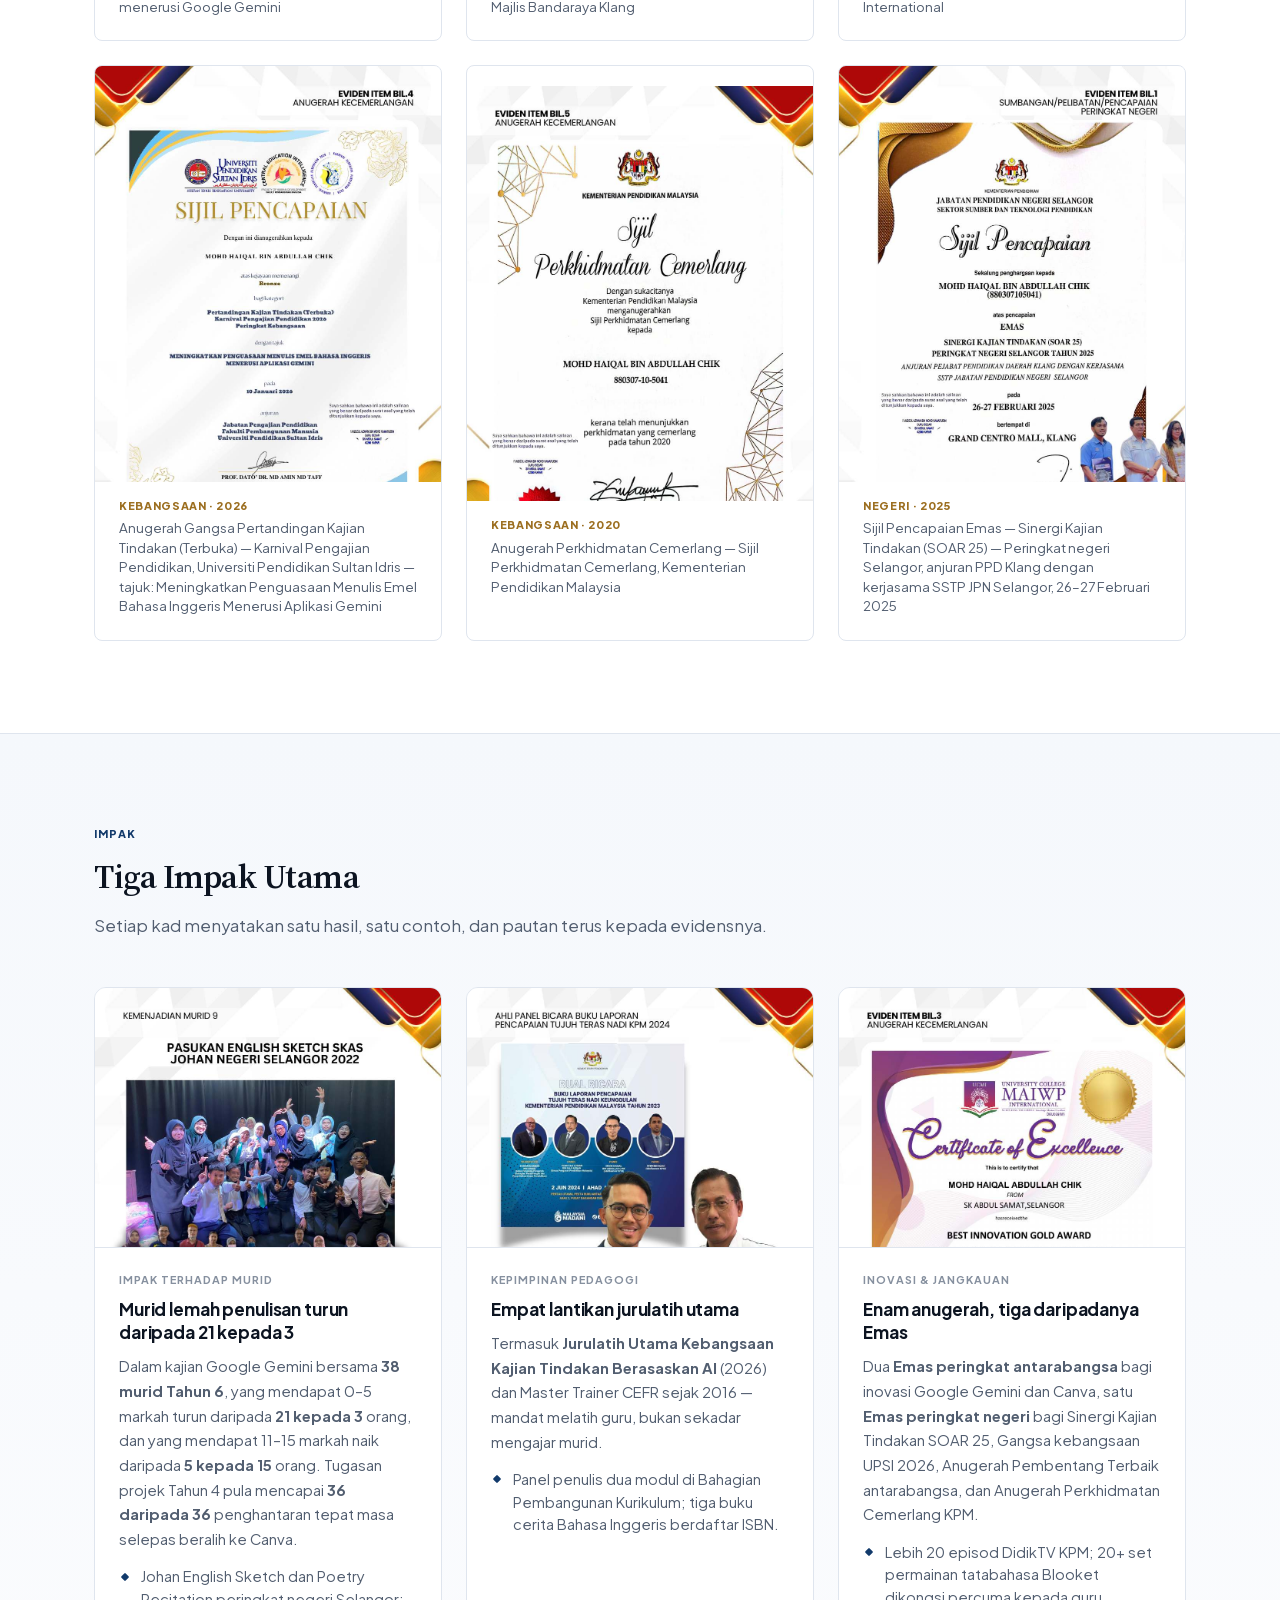
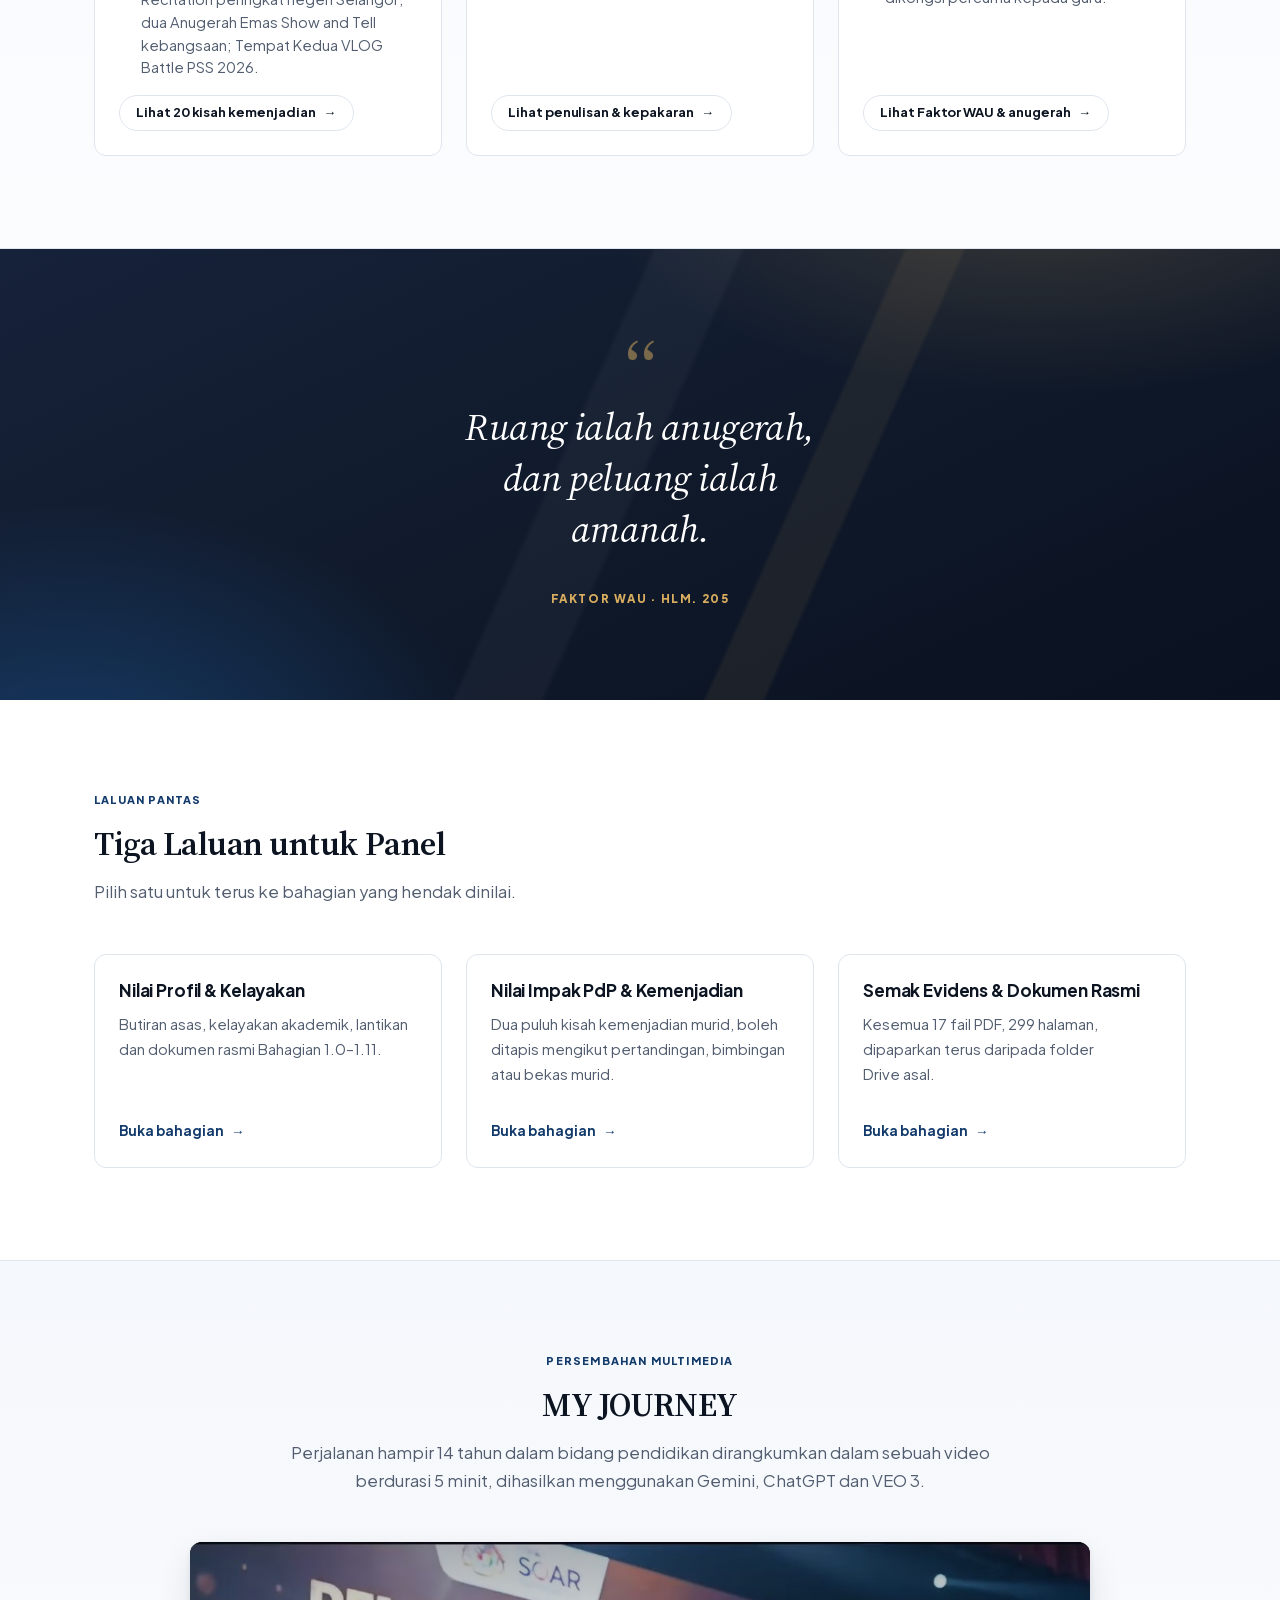
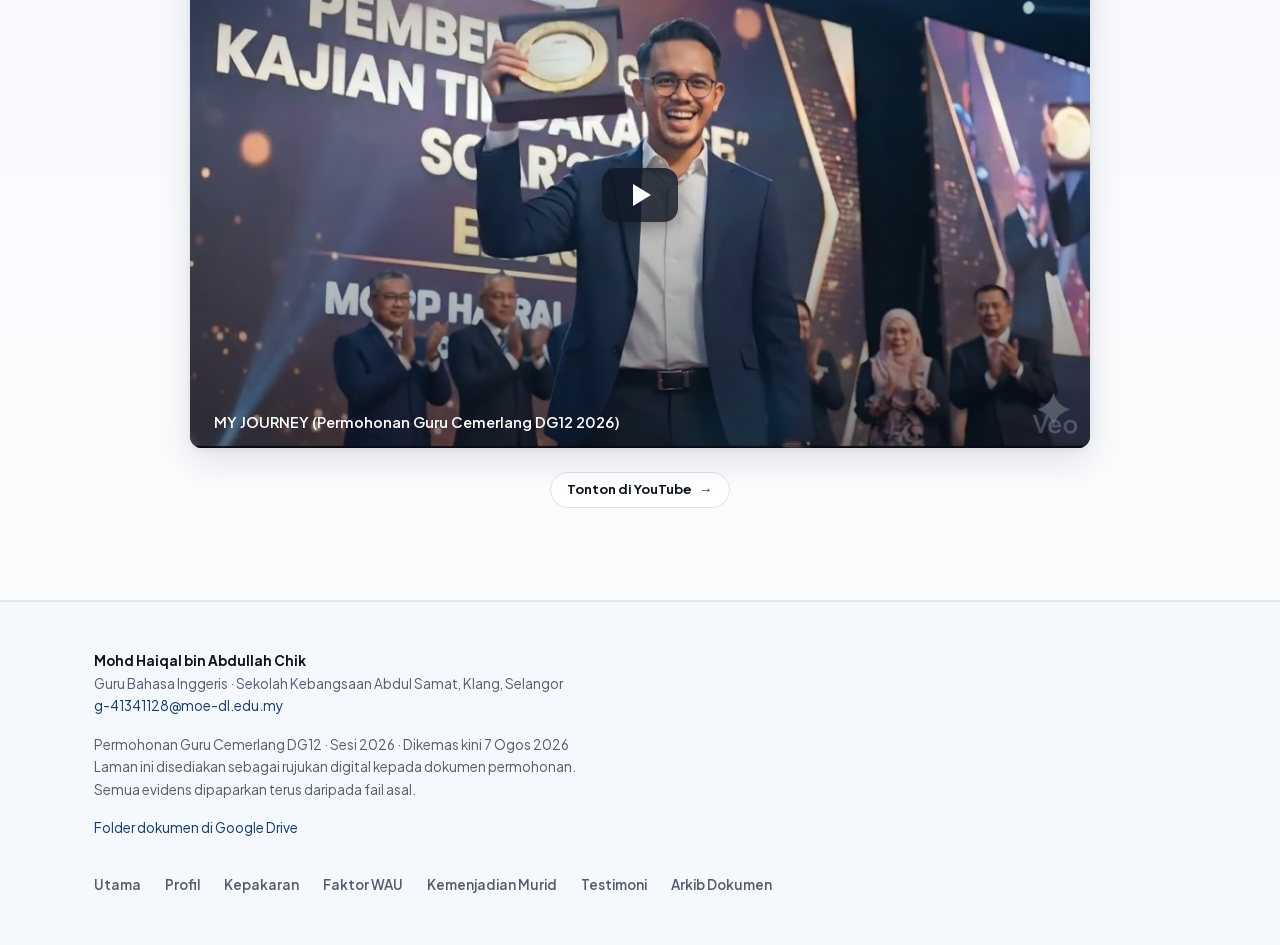
==== commit bc4829f0: "Beri rentak pada halaman: jalur petikan gelap dan palet lebih dalam Ruang kosong Seksyen "Laluan pan" ====
--- a/index.html
+++ b/index.html
@@ -27,7 +27,7 @@
 <link rel="preload" href="assets/fon/plus-jakarta-sans-normal.woff2" as="font" type="font/woff2" crossorigin>
 <link rel="preload" href="assets/fon/source-serif-4-normal.woff2" as="font" type="font/woff2" crossorigin>
 <link rel="stylesheet" href="assets/fon.css?v=a8a9a3f5">
-<link rel="stylesheet" href="assets/gaya.css?v=5dba2a89">
+<link rel="stylesheet" href="assets/gaya.css?v=d8006875">
 <link rel="icon" href="data:image/svg+xml,%3Csvg xmlns='http://www.w3.org/2000/svg' viewBox='0 0 32 32'%3E%3Crect width='32' height='32' rx='7' fill='%2314427a'/%3E%3Ctext x='16' y='22' font-family='system-ui,sans-serif' font-size='14' font-weight='800' fill='white' text-anchor='middle'%3EMH%3C/text%3E%3C/svg%3E">
 </head>
 <body>
@@ -175,34 +175,38 @@
   </div>
 </section>
 
+<section class="sek sek-gelap">
+  <div class="balut">
+    <blockquote class="petikan-besar">
+      <p>Ruang ialah anugerah, dan peluang ialah amanah.</p>
+      <footer>Faktor WAU · hlm. 205</footer>
+    </blockquote>
+  </div>
+</section>
+
 <section class="sek">
   <div class="balut">
-    <div class="belah">
-      <div>
-        <span class="label label-aksen mb-3">Laluan pantas</span>
+    <div class="sek-kepala">
+        <span class="label label-aksen">Laluan pantas</span>
         <h2>Tiga Laluan untuk Panel</h2>
-        <div class="grid tumpuk mt-5">
-          <a class="kad kad-padat" href="profil.html">
+        <p class="pengenalan">Pilih satu untuk terus ke bahagian yang hendak dinilai.</p>
+      </div>
+    <div class="grid grid-3">
+      <a class="kad" href="profil.html">
           <h3>Nilai Profil &amp; Kelayakan</h3>
           <p>Butiran asas, kelayakan akademik, lantikan dan dokumen rasmi Bahagian 1.0–1.11.</p>
           <div class="kad-kaki"><span class="kad-pautan">Buka bahagian</span></div>
         </a>
-          <a class="kad kad-padat" href="kemenjadian.html">
+      <a class="kad" href="kemenjadian.html">
           <h3>Nilai Impak PdP &amp; Kemenjadian</h3>
           <p>Dua puluh kisah kemenjadian murid, boleh ditapis mengikut pertandingan, bimbingan atau bekas murid.</p>
           <div class="kad-kaki"><span class="kad-pautan">Buka bahagian</span></div>
         </a>
-          <a class="kad kad-padat" href="dokumen.html">
+      <a class="kad" href="dokumen.html">
           <h3>Semak Evidens &amp; Dokumen Rasmi</h3>
           <p>Kesemua 17 fail PDF, 299 halaman, dipaparkan terus daripada folder Drive asal.</p>
           <div class="kad-kaki"><span class="kad-pautan">Buka bahagian</span></div>
         </a>
-        </div>
-      </div>
-      <blockquote class="petikan">
-        <p>“Ruang ialah anugerah, dan peluang ialah amanah.”</p>
-        <footer>Faktor WAU · hlm. 205</footer>
-      </blockquote>
     </div>
   </div>
 </section>
--- a/assets/gaya.css
+++ b/assets/gaya.css
@@ -9,21 +9,22 @@
   /* Warna — biru institusi dengan aksen emas.
      Dipilih supaya sepadan dengan kulit dokumen portfolio itu sendiri,
      yang kebanyakannya biru tua dan emas. */
-  --biru: #14427a;
-  --biru-tua: #0d2c55;
-  --biru-lembut: #eff4fb;
-  --emas: #a3762c;
-  --emas-terang: #cfa156;
-  --emas-lembut: #fbf6ea;
-  --arang: #0f1724;
-  --arang-2: #28323f;
-  --kelabu: #556172;
-  --kelabu-muda: #8a94a4;
-  --garis: #e2e7ef;
-  --garis-halus: #eef1f7;
+  --biru: #123a6b;
+  --biru-tua: #0b2748;
+  --biru-hidup: #1c5fa8;      /* untuk keadaan interaktif — lebih bertenaga */
+  --biru-lembut: #eaf2fc;
+  --emas: #9c6f21;
+  --emas-terang: #d9ad5f;
+  --emas-lembut: #fdf7e9;
+  --arang: #0c1421;
+  --arang-2: #262f3c;
+  --kelabu: #525e70;
+  --kelabu-muda: #86909f;
+  --garis: #dfe5ee;
+  --garis-halus: #ecf0f6;
   --kertas: #ffffff;
-  --kertas-2: #f7f9fc;
-  --kertas-3: #eaeff6;
+  --kertas-2: #f5f8fc;
+  --kertas-3: #e6edf6;
 
   /* Fon */
   --f-tajuk: "Source Serif 4", "Iowan Old Style", Georgia, "Times New Roman", serif;
@@ -163,7 +164,29 @@
 
 .sek { padding-block: var(--r8); }
 .sek-rapat { padding-block: var(--r7); }
-.sek-kelabu { background: var(--kertas-2); border-block: 1px solid var(--garis); }
+.sek-kelabu {
+  background: linear-gradient(180deg, var(--kertas-2) 0%, #fbfcfe 100%);
+  border-block: 1px solid var(--garis);
+}
+
+/* Jalur gelap penuh lebar — untuk memberi rentak pada halaman yang
+   sebelum ini putih dan kelabu sahaja. */
+.sek-gelap {
+  position: relative; overflow: hidden; color: #fff;
+  background:
+    radial-gradient(760px 380px at 82% -20%, rgba(217, 173, 95, .22), transparent 62%),
+    radial-gradient(620px 420px at 6% 120%, rgba(28, 95, 168, .5), transparent 68%),
+    linear-gradient(155deg, #16223a 0%, #101a2b 50%, #0a1120 100%);
+}
+.sek-gelap::after {
+  content: ""; position: absolute; inset: 0; pointer-events: none;
+  background-image:
+    linear-gradient(114deg, transparent 44%, rgba(255, 255, 255, .035) 44.4%, rgba(255, 255, 255, .035) 50%, transparent 50.4%),
+    linear-gradient(114deg, transparent 61%, rgba(217, 173, 95, .075) 61.3%, rgba(217, 173, 95, .075) 65%, transparent 65.3%);
+}
+.sek-gelap > .balut { position: relative; z-index: 2; }
+.sek-gelap h2 { color: #fff; }
+.sek-gelap .pengenalan { color: rgba(255, 255, 255, .74); }
 
 /* Kepala seksyen — struktur tetap: label → tajuk → pengenalan */
 .sek-kepala { max-width: 66ch; margin-bottom: var(--r6); }
@@ -262,7 +285,8 @@
   text-decoration: none !important; text-align: center;
 }
 .btn-utama { background: var(--biru); color: #fff; }
-.btn-utama:hover { background: var(--biru-tua); transform: translateY(-1px); }
+.btn-utama:hover { background: var(--biru-hidup); }
+.btn-utama:hover { background: var(--biru-hidup); transform: translateY(-1px); }
 .btn-hantu { background: rgba(255, 255, 255, .07); color: #fff; border-color: rgba(255, 255, 255, .28); }
 .btn-hantu:hover { background: rgba(255, 255, 255, .14); transform: translateY(-1px); }
 .btn-garis { background: #fff; color: var(--arang); border-color: var(--garis); }
@@ -730,6 +754,28 @@
    menegak supaya baris itu seimbang, bukan berat sebelah atas dengan
    lubang kosong di bawah. */
 .belah > .petikan { align-self: center; }
+
+/* Petikan sorotan — dijadikan ciri, bukan catatan tepi. Tanda petik besar
+   dilukis dengan CSS supaya tiada imej diperlukan. */
+.petikan-besar {
+  position: relative; margin: 0; padding: 0; border: 0;
+  max-width: 34ch; margin-inline: auto; text-align: center;
+}
+.petikan-besar::before {
+  content: "\201C"; display: block;
+  font-family: var(--f-tajuk); font-size: 5.5rem; line-height: .75;
+  color: var(--emas-terang); opacity: .5; margin-bottom: -.05em;
+}
+.petikan-besar p {
+  font-family: var(--f-tajuk); font-style: italic; font-weight: 400;
+  font-size: clamp(1.55rem, 3.4vw, 2.4rem); line-height: 1.32;
+  color: #fff; max-width: none; letter-spacing: -.014em;
+}
+.petikan-besar footer {
+  margin-top: var(--r5); font-family: var(--f-teks); font-style: normal;
+  font-size: .72rem; font-weight: 800; letter-spacing: .14em; text-transform: uppercase;
+  color: var(--emas-terang);
+}
 .petikan footer {
   margin-top: var(--r3); font-family: var(--f-teks); font-style: normal;
   font-size: .7rem; font-weight: 800; letter-spacing: .12em; text-transform: uppercase;
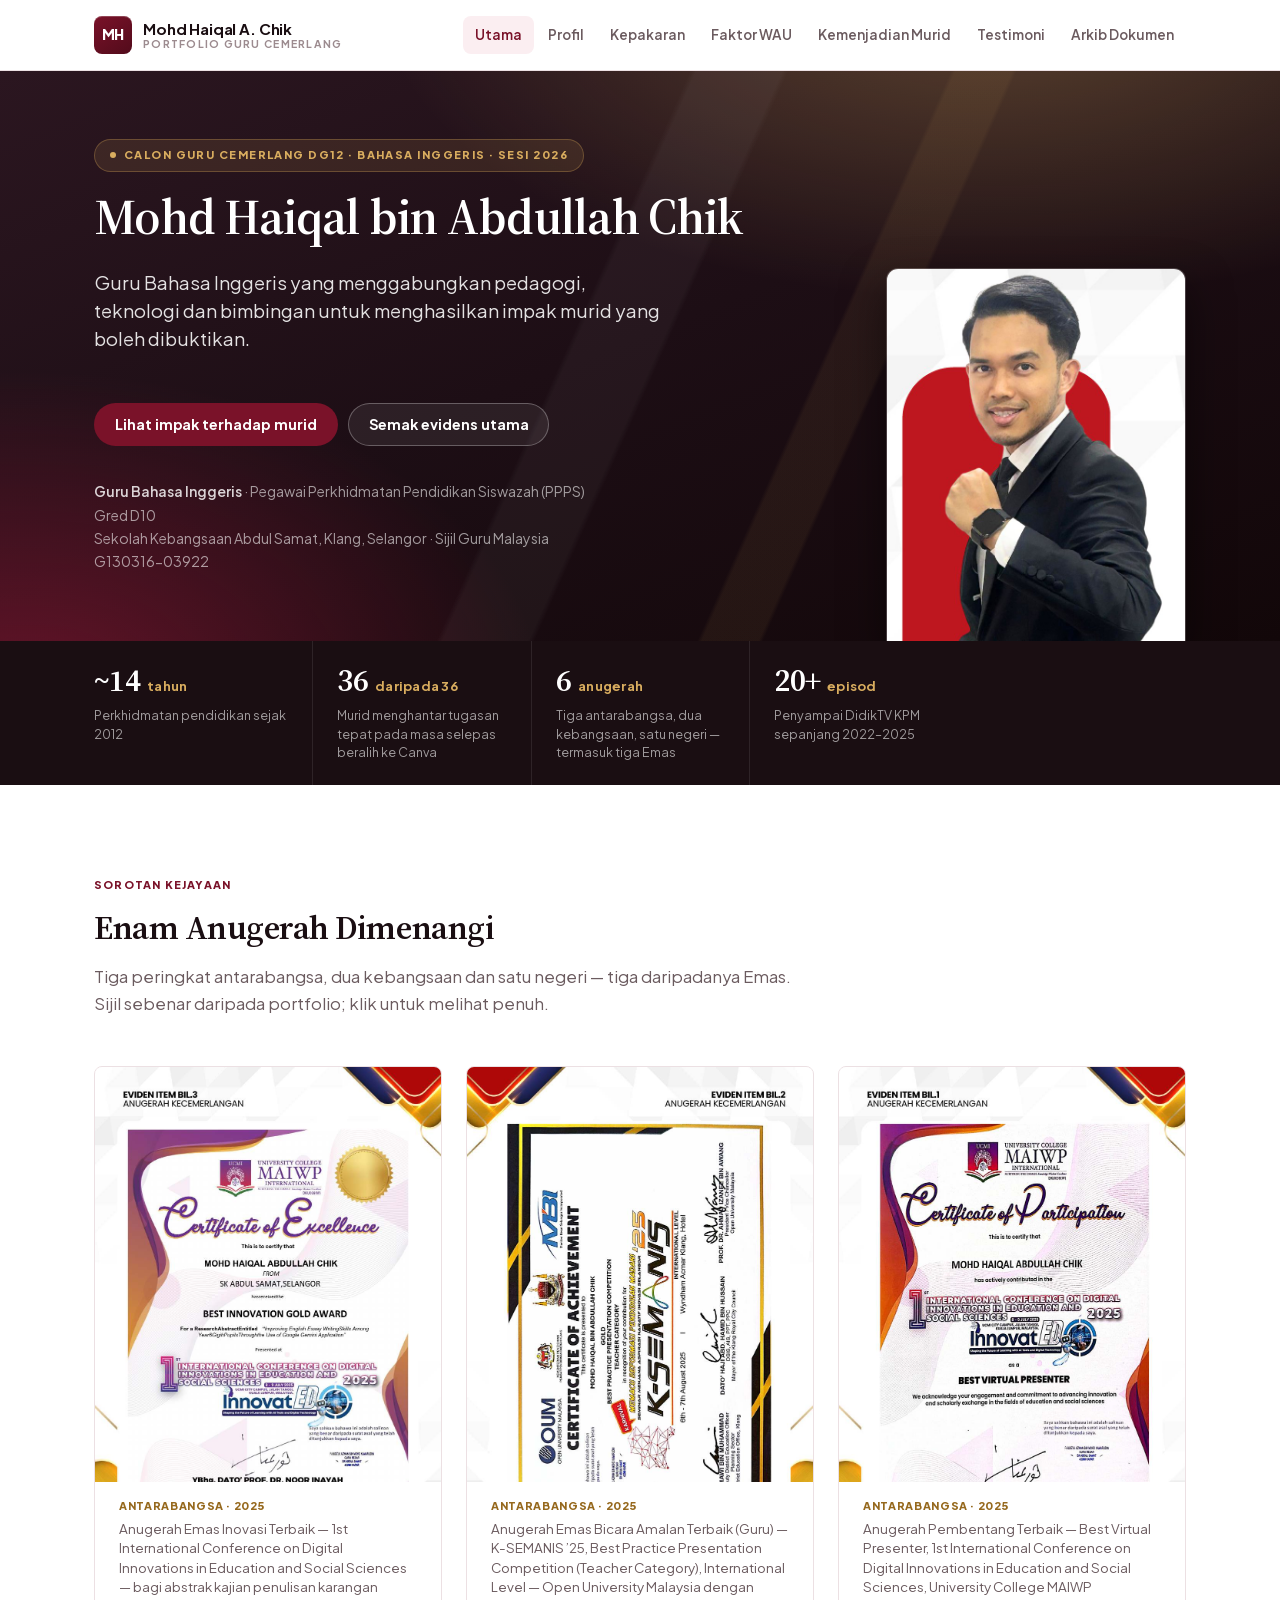
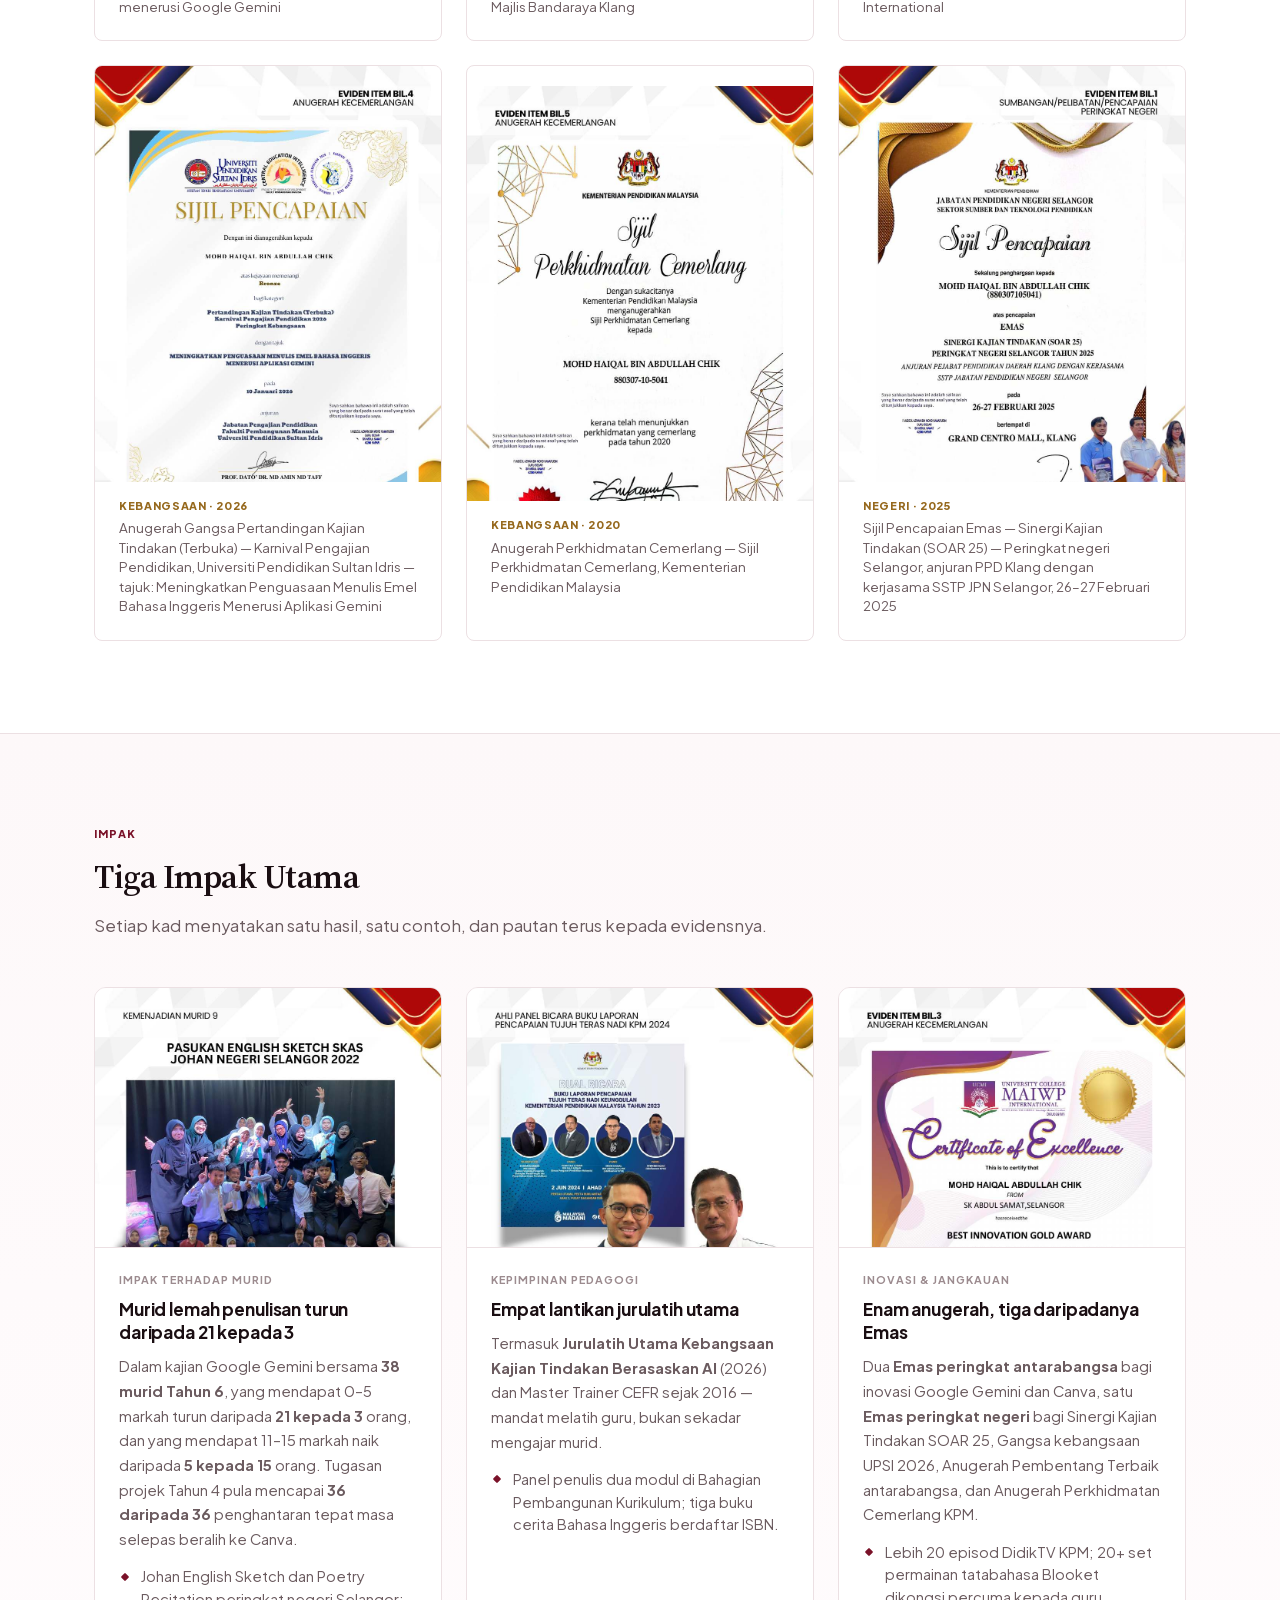
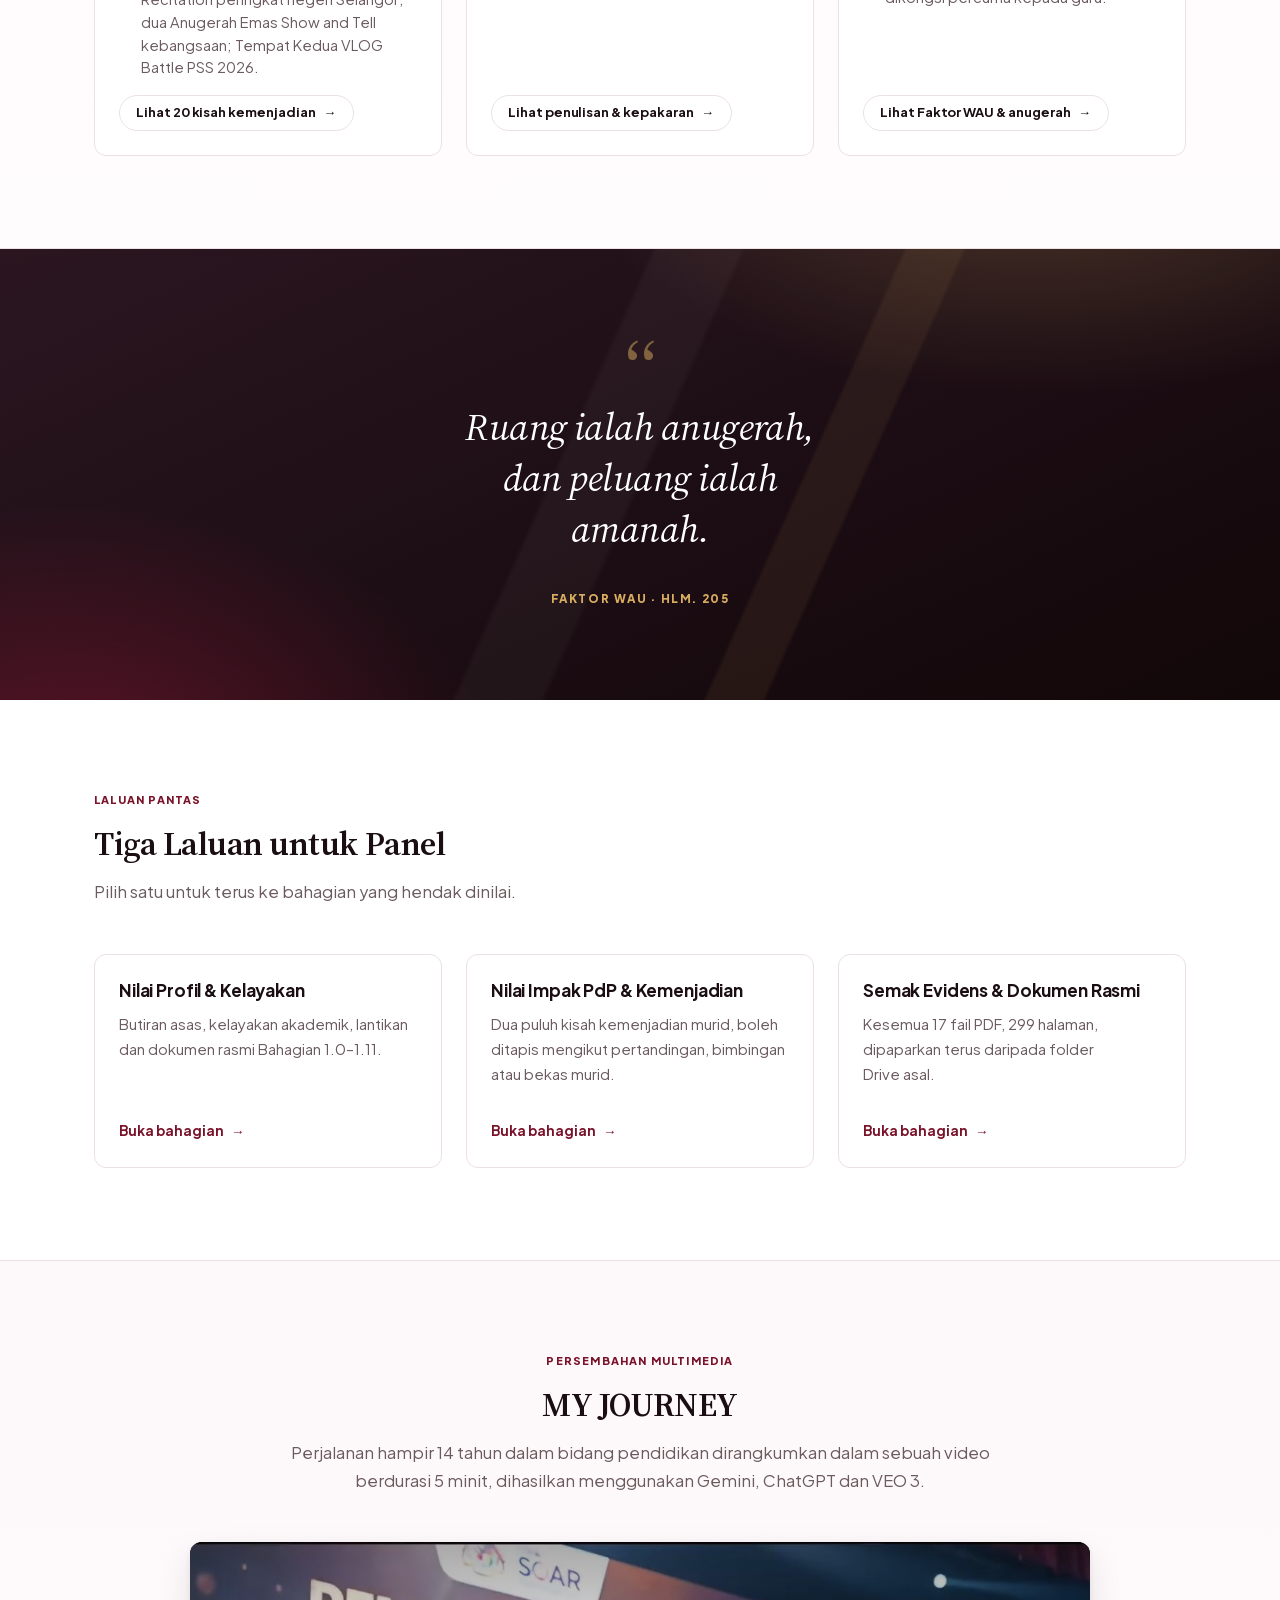
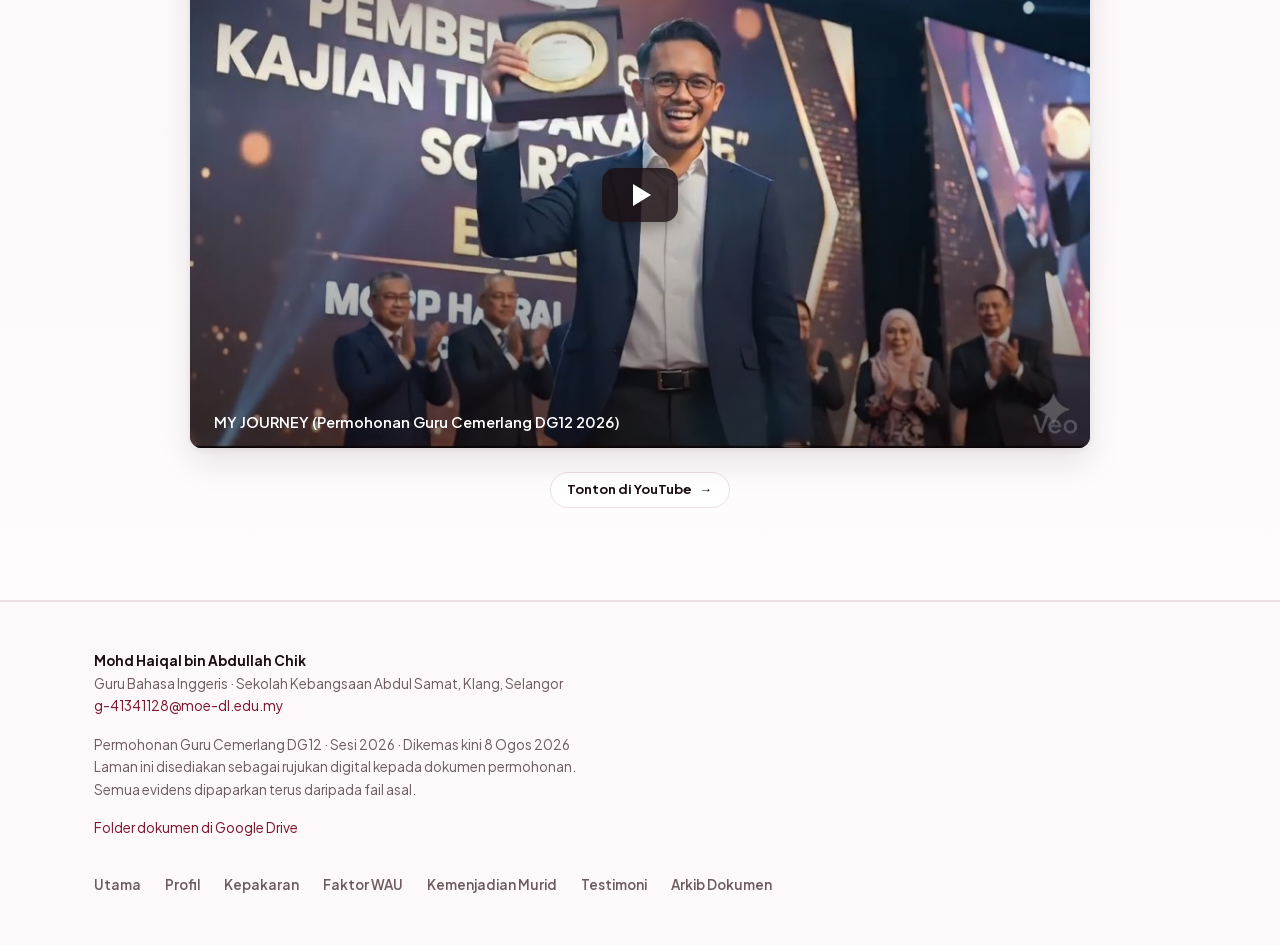
==== commit 4b371ce5: "Tukar palet kepada merun akademik merentas kesemua halaman Dipilih daripada empat arah yang dirender" ====
--- a/index.html
+++ b/index.html
@@ -7,7 +7,7 @@
 <meta name="description" content="Portfolio digital permohonan Guru Cemerlang DG12 Sesi 2026 — Mohd Haiqal bin Abdullah Chik, Guru Bahasa Inggeris SK Abdul Samat, Klang.">
 <meta name="author" content="Mohd Haiqal bin Abdullah Chik">
 <meta name="robots" content="noindex, nofollow">
-<meta name="theme-color" content="#0f1724">
+<meta name="theme-color" content="#1a0e12">
 <link rel="canonical" href="https://mrmohdhaiqal.vercel.app/">
 <meta property="og:title" content="Portfolio Guru Cemerlang · Mohd Haiqal bin Abdullah Chik">
 <meta property="og:description" content="Portfolio digital permohonan Guru Cemerlang DG12 Sesi 2026 — Mohd Haiqal bin Abdullah Chik, Guru Bahasa Inggeris SK Abdul Samat, Klang.">
@@ -27,8 +27,8 @@
 <link rel="preload" href="assets/fon/plus-jakarta-sans-normal.woff2" as="font" type="font/woff2" crossorigin>
 <link rel="preload" href="assets/fon/source-serif-4-normal.woff2" as="font" type="font/woff2" crossorigin>
 <link rel="stylesheet" href="assets/fon.css?v=a8a9a3f5">
-<link rel="stylesheet" href="assets/gaya.css?v=d8006875">
-<link rel="icon" href="data:image/svg+xml,%3Csvg xmlns='http://www.w3.org/2000/svg' viewBox='0 0 32 32'%3E%3Crect width='32' height='32' rx='7' fill='%2314427a'/%3E%3Ctext x='16' y='22' font-family='system-ui,sans-serif' font-size='14' font-weight='800' fill='white' text-anchor='middle'%3EMH%3C/text%3E%3C/svg%3E">
+<link rel="stylesheet" href="assets/gaya.css?v=d735d2f8">
+<link rel="icon" href="data:image/svg+xml,%3Csvg xmlns='http://www.w3.org/2000/svg' viewBox='0 0 32 32'%3E%3Crect width='32' height='32' rx='7' fill='%237a1229'/%3E%3Ctext x='16' y='22' font-family='system-ui,sans-serif' font-size='14' font-weight='800' fill='white' text-anchor='middle'%3EMH%3C/text%3E%3C/svg%3E">
 </head>
 <body>
 <a class="lompat" href="#kandungan">Lompat ke kandungan</a>
@@ -239,7 +239,7 @@
       <p><strong class="teks-arang">Mohd Haiqal bin Abdullah Chik</strong><br>
       Guru Bahasa Inggeris · Sekolah Kebangsaan Abdul Samat, Klang, Selangor<br>
       <a href="mailto:g-41341128@moe-dl.edu.my">g-41341128@moe-dl.edu.my</a></p>
-      <p class="nota-kaki">Permohonan Guru Cemerlang DG12 · Sesi 2026 · Dikemas kini 7 Ogos 2026<br>
+      <p class="nota-kaki">Permohonan Guru Cemerlang DG12 · Sesi 2026 · Dikemas kini 8 Ogos 2026<br>
       Laman ini disediakan sebagai rujukan digital kepada dokumen permohonan.<br>Semua evidens dipaparkan terus daripada fail asal.</p>
       <p class="mt-3"><a href="https://drive.google.com/drive/folders/1nGl9KcVwGUeID0KKAerAKqCRIoXrXb9N" target="_blank" rel="noopener">Folder dokumen di Google Drive</a></p>
     </div>
--- a/assets/gaya.css
+++ b/assets/gaya.css
@@ -6,25 +6,28 @@
 /* ---------------------------------------------------------------- TOKEN */
 
 :root {
-  /* Warna — biru institusi dengan aksen emas.
-     Dipilih supaya sepadan dengan kulit dokumen portfolio itu sendiri,
-     yang kebanyakannya biru tua dan emas. */
-  --biru: #123a6b;
-  --biru-tua: #0b2748;
-  --biru-hidup: #1c5fa8;      /* untuk keadaan interaktif — lebih bertenaga */
-  --biru-lembut: #eaf2fc;
-  --emas: #9c6f21;
+  /* Warna — merun akademik dengan aksen emas.
+     Dipilih daripada empat arah yang dibandingkan: ia paling berwibawa,
+     serasi dengan latar merah potret dan reka bentuk sijil sedia ada,
+     dan mengekalkan emas sebagai isyarat anugerah.
+     Token dinamakan --utama, bukan nama warna, supaya palet boleh
+     ditukar lagi tanpa menamakan semula apa-apa. */
+  --utama: #7a1229;            /* merun akademik */
+  --utama-tua: #520b1b;
+  --utama-hidup: #a3193a;      /* keadaan interaktif — lebih bertenaga */
+  --utama-lembut: #fbeef1;
+  --emas: #96691e;            /* 4.84:1 pada putih — lulus WCAG AA */
   --emas-terang: #d9ad5f;
   --emas-lembut: #fdf7e9;
-  --arang: #0c1421;
-  --arang-2: #262f3c;
-  --kelabu: #525e70;
-  --kelabu-muda: #86909f;
-  --garis: #dfe5ee;
-  --garis-halus: #ecf0f6;
+  --arang: #1a0e12;
+  --arang-2: #362a2d;
+  --kelabu: #6b5b5f;
+  --kelabu-muda: #9c8b8f;
+  --garis: #ece0e3;
+  --garis-halus: #f5eef0;
   --kertas: #ffffff;
-  --kertas-2: #f5f8fc;
-  --kertas-3: #e6edf6;
+  --kertas-2: #fdf8f9;
+  --kertas-3: #f4e8eb;
 
   /* Fon */
   --f-tajuk: "Source Serif 4", "Iowan Old Style", Georgia, "Times New Roman", serif;
@@ -38,9 +41,9 @@
   --lebar: 1140px;
   --lengkung: 12px;
   --lengkung-s: 8px;
-  --bayang-1: 0 1px 2px rgba(15, 23, 36, .04), 0 2px 6px rgba(15, 23, 36, .05);
-  --bayang-2: 0 2px 6px rgba(15, 23, 36, .07), 0 14px 34px rgba(15, 23, 36, .10);
-  --bayang-3: 0 24px 60px rgba(15, 23, 36, .26);
+  --bayang-1: 0 1px 2px rgba(26, 14, 18, .04), 0 2px 6px rgba(26, 14, 18, .05);
+  --bayang-2: 0 2px 6px rgba(26, 14, 18, .07), 0 14px 34px rgba(26, 14, 18, .10);
+  --bayang-3: 0 24px 60px rgba(26, 14, 18, .26);
 
   --tt: .18s cubic-bezier(.2, .7, .3, 1);
 }
@@ -75,11 +78,11 @@
 
 img { max-width: 100%; height: auto; display: block; }
 
-a { color: var(--biru); text-decoration: none; }
+a { color: var(--utama); text-decoration: none; }
 a:hover { text-decoration: underline; text-underline-offset: 3px; }
 
 :focus-visible {
-  outline: 2px solid var(--biru);
+  outline: 2px solid var(--utama);
   outline-offset: 3px;
   border-radius: var(--lengkung-s);
 }
@@ -131,7 +134,7 @@
   color: var(--kelabu-muda);
   line-height: 1.45;
 }
-.label-aksen { color: var(--biru); font-weight: 800; letter-spacing: .11em; }
+.label-aksen { color: var(--utama); font-weight: 800; letter-spacing: .11em; }
 .label-emas { color: var(--emas); font-weight: 800; letter-spacing: .11em; }
 
 /* ------------------------------------------------------------ UTILITI */
@@ -165,7 +168,7 @@
 .sek { padding-block: var(--r8); }
 .sek-rapat { padding-block: var(--r7); }
 .sek-kelabu {
-  background: linear-gradient(180deg, var(--kertas-2) 0%, #fbfcfe 100%);
+  background: linear-gradient(180deg, var(--kertas-2) 0%, #fffcfd 100%);
   border-block: 1px solid var(--garis);
 }
 
@@ -174,9 +177,9 @@
 .sek-gelap {
   position: relative; overflow: hidden; color: #fff;
   background:
-    radial-gradient(760px 380px at 82% -20%, rgba(217, 173, 95, .22), transparent 62%),
-    radial-gradient(620px 420px at 6% 120%, rgba(28, 95, 168, .5), transparent 68%),
-    linear-gradient(155deg, #16223a 0%, #101a2b 50%, #0a1120 100%);
+    radial-gradient(760px 380px at 82% -20%, rgba(217, 173, 95, .24), transparent 62%),
+    radial-gradient(620px 420px at 6% 120%, rgba(163, 25, 58, .48), transparent 68%),
+    linear-gradient(155deg, #2b1620 0%, #1d0e15 50%, #120709 100%);
 }
 .sek-gelap::after {
   content: ""; position: absolute; inset: 0; pointer-events: none;
@@ -225,7 +228,7 @@
 .jata:hover { text-decoration: none; }
 .jata-lambang {
   width: 38px; height: 38px; border-radius: var(--lengkung-s); flex: none;
-  background: linear-gradient(145deg, var(--biru) 0%, var(--biru-tua) 100%);
+  background: linear-gradient(145deg, var(--utama) 0%, var(--utama-tua) 100%);
   color: #fff; font-weight: 800; font-size: .88rem; letter-spacing: -.01em;
   display: grid; place-items: center;
   box-shadow: inset 0 1px 0 rgba(255, 255, 255, .22);
@@ -240,8 +243,8 @@
   padding: 8px 12px; border-radius: var(--lengkung-s);
   transition: color var(--tt), background var(--tt); white-space: nowrap;
 }
-.nav a:hover { background: var(--biru-lembut); color: var(--biru); text-decoration: none; }
-.nav a[aria-current="page"] { color: var(--biru); background: var(--biru-lembut); }
+.nav a:hover { background: var(--utama-lembut); color: var(--utama); text-decoration: none; }
+.nav a[aria-current="page"] { color: var(--utama); background: var(--utama-lembut); }
 
 .butang-menu {
   margin-left: auto; display: none; align-items: center; gap: 8px;
@@ -272,7 +275,7 @@
   padding: 7px 15px; border-radius: 999px; line-height: 1.5;
 }
 .lencana::before { content: ""; width: 6px; height: 6px; border-radius: 50%; background: currentColor; flex: none; }
-.lencana-aksen { color: var(--biru); background: var(--biru-lembut); border-color: rgba(20, 66, 122, .18); }
+.lencana-aksen { color: var(--utama); background: var(--utama-lembut); border-color: rgba(122, 18, 41, .18); }
 
 /* ------------------------------------------------------------ BUTANG */
 
@@ -284,17 +287,17 @@
   transition: background var(--tt), border-color var(--tt), transform var(--tt), color var(--tt);
   text-decoration: none !important; text-align: center;
 }
-.btn-utama { background: var(--biru); color: #fff; }
-.btn-utama:hover { background: var(--biru-hidup); }
-.btn-utama:hover { background: var(--biru-hidup); transform: translateY(-1px); }
+.btn-utama { background: var(--utama); color: #fff; }
+.btn-utama:hover { background: var(--utama-hidup); }
+.btn-utama:hover { background: var(--utama-hidup); transform: translateY(-1px); }
 .btn-hantu { background: rgba(255, 255, 255, .07); color: #fff; border-color: rgba(255, 255, 255, .28); }
 .btn-hantu:hover { background: rgba(255, 255, 255, .14); transform: translateY(-1px); }
 .btn-garis { background: #fff; color: var(--arang); border-color: var(--garis); }
 .btn-garis:hover {
-  border-color: var(--biru); background: var(--biru-lembut); color: var(--biru);
+  border-color: var(--utama); background: var(--utama-lembut); color: var(--utama);
   transform: translateY(-1px);
 }
-.btn-garis:active { background: #e3ecf8; transform: translateY(0); }
+.btn-garis:active { background: #f7e2e7; transform: translateY(0); }
 .btn-utama:active, .btn-hantu:active { transform: translateY(0); }
 .btn-kecil { padding: 9px 16px; font-size: .81rem; }
 
@@ -318,9 +321,9 @@
 .hero {
   position: relative; overflow: hidden; color: #fff;
   background:
-    radial-gradient(1000px 500px at 78% -14%, rgba(207, 161, 86, .32), transparent 62%),
-    radial-gradient(760px 480px at 2% 110%, rgba(20, 66, 122, .72), transparent 68%),
-    linear-gradient(158deg, #18243a 0%, #111a2b 48%, #0a1120 100%);
+    radial-gradient(1000px 500px at 78% -14%, rgba(217, 173, 95, .32), transparent 62%),
+    radial-gradient(760px 480px at 2% 110%, rgba(163, 25, 58, .55), transparent 68%),
+    linear-gradient(158deg, #2b1620 0%, #1d0e15 48%, #120709 100%);
 }
 .hero::after {
   content: ""; position: absolute; inset: 0; pointer-events: none;
@@ -386,7 +389,7 @@
 
 /* Kepala halaman dalam (bukan Utama) */
 .laman-kepala {
-  background: linear-gradient(160deg, #18243a, #0a1120);
+  background: linear-gradient(160deg, #2b1620, #120709);
   color: #fff; padding-block: var(--r7) var(--r6);
   position: relative; overflow: hidden;
 }
@@ -526,14 +529,14 @@
 @media (hover: hover) {
   /* Kad statik: angkat halus tanpa warna. Ia tidak boleh diklik, jadi
      ia tidak sepatutnya kelihatan begitu. */
-  .kad:hover { box-shadow: var(--bayang-2); border-color: #ccd5e2; transform: translateY(-2px); }
+  .kad:hover { box-shadow: var(--bayang-2); border-color: #ddc6cc; transform: translateY(-2px); }
   .kad-emas:hover { border-color: rgba(163, 118, 44, .55); }
 
   /* Kad yang boleh diklik: warna biru jelas. */
   a.kad:hover {
-    border-color: var(--biru); background: var(--biru-lembut); box-shadow: var(--bayang-2);
+    border-color: var(--utama); background: var(--utama-lembut); box-shadow: var(--bayang-2);
   }
-  a.kad:hover h3 { color: var(--biru); }
+  a.kad:hover h3 { color: var(--utama); }
   a.kad:hover .kad-pautan { text-decoration: underline; text-underline-offset: 3px; }
 
   /* Kad anugerah kekal emas apabila dihover, bukan bertukar biru. */
@@ -542,7 +545,7 @@
 }
 
 /* Maklum balas ketikan pada skrin sentuh, menggantikan hover */
-a.kad:active { background: var(--biru-lembut); border-color: var(--biru); }
+a.kad:active { background: var(--utama-lembut); border-color: var(--utama); }
 a.kad-emas:active { background: var(--emas-lembut); border-color: var(--emas); }
 
 .kad > .label { margin-bottom: var(--r2); }
@@ -557,7 +560,7 @@
    kedua-duanya kelihatan serupa. */
 .kad-pautan {
   display: inline-flex; align-items: center; gap: 7px;
-  font: inherit; font-size: .85rem; font-weight: 700; color: var(--biru);
+  font: inherit; font-size: .85rem; font-weight: 700; color: var(--utama);
   background: none; border: 0; padding: 0; cursor: pointer; text-align: left;
 }
 .kad-pautan:hover { text-decoration: underline; text-underline-offset: 3px; }
@@ -595,8 +598,8 @@
   padding: 9px 16px; line-height: 1.2;
   transition: color var(--tt), background var(--tt), border-color var(--tt);
 }
-.tapis-btn:hover { color: var(--biru); border-color: var(--biru); background: var(--biru-lembut); }
-.tapis-btn[aria-pressed="true"]:hover { color: #fff; background: var(--biru-tua); border-color: var(--biru-tua); }
+.tapis-btn:hover { color: var(--utama); border-color: var(--utama); background: var(--utama-lembut); }
+.tapis-btn[aria-pressed="true"]:hover { color: #fff; background: var(--utama-tua); border-color: var(--utama-tua); }
 
 .tapis-bil {
   font-size: .72rem; font-weight: 700; font-variant-numeric: tabular-nums;
@@ -605,7 +608,7 @@
 }
 
 .tapis-btn[aria-pressed="true"] {
-  color: #fff; background: var(--biru); border-color: var(--biru); font-weight: 700;
+  color: #fff; background: var(--utama); border-color: var(--utama); font-weight: 700;
 }
 .tapis-btn[aria-pressed="true"] .tapis-bil { color: #fff; background: rgba(255, 255, 255, .22); }
 
@@ -619,15 +622,15 @@
 .tapis-kira:empty { display: none; }
 .tapis-kira-aktif {
   padding: 11px var(--r4); border-radius: 999px;
-  background: var(--biru-lembut); color: var(--arang-2);
-  border: 1px solid rgba(20, 66, 122, .16);
+  background: var(--utama-lembut); color: var(--arang-2);
+  border: 1px solid rgba(122, 18, 41, .16);
 }
 .tapis-set-semula {
-  font: inherit; font-size: .84rem; font-weight: 700; color: var(--biru);
+  font: inherit; font-size: .84rem; font-weight: 700; color: var(--utama);
   background: none; border: 0; padding: 0; cursor: pointer;
   text-decoration: underline; text-underline-offset: 3px;
 }
-.tapis-set-semula:hover { color: var(--biru-tua); }
+.tapis-set-semula:hover { color: var(--utama-tua); }
 
 /* ------------------------------------------------------------ SENARAI */
 
@@ -635,7 +638,7 @@
 .senarai-tanda li { position: relative; padding-left: 22px; font-size: .92rem; color: var(--kelabu); line-height: 1.55; }
 .senarai-tanda li::before {
   content: ""; position: absolute; left: 3px; top: .58em;
-  width: 6px; height: 6px; border-radius: 1px; background: var(--biru); transform: rotate(45deg);
+  width: 6px; height: 6px; border-radius: 1px; background: var(--utama); transform: rotate(45deg);
 }
 .senarai-tanda strong { color: var(--arang); font-weight: 700; }
 
@@ -679,7 +682,7 @@
 .masa-item::before {
   content: ""; position: absolute; left: calc(var(--r5) * -1); top: 6px;
   width: 14px; height: 14px; border-radius: 50%;
-  background: #fff; border: 3px solid var(--biru);
+  background: #fff; border: 3px solid var(--utama);
 }
 .masa-item h3 { margin: var(--r1) 0 3px; }
 .masa-item p { font-size: .91rem; color: var(--kelabu); }
@@ -729,7 +732,7 @@
   padding: 4px 11px; border-radius: 999px; white-space: nowrap;
 }
 .lencana-antarabangsa { color: #6b4e12; background: var(--emas-lembut); border: 1px solid rgba(163,118,44,.35); }
-.lencana-kebangsaan  { color: var(--biru); background: var(--biru-lembut); border: 1px solid rgba(20,66,122,.22); }
+.lencana-kebangsaan  { color: var(--utama); background: var(--utama-lembut); border: 1px solid rgba(20,66,122,.22); }
 .lencana-negeri      { color: var(--kelabu); background: var(--kertas-3); border: 1px solid var(--garis); }
 
 @media (max-width: 620px) {
@@ -788,7 +791,7 @@
   border-radius: var(--lengkung); padding: var(--r4) var(--r5);
 }
 .panel .tajuk-kajian {
-  font-family: var(--f-tajuk); color: var(--biru);
+  font-family: var(--f-tajuk); color: var(--utama);
   font-weight: 600; font-size: 1.08rem; line-height: 1.32; margin: var(--r2) 0 var(--r3);
 }
 .panel p { font-size: .91rem; color: var(--kelabu); }
@@ -813,12 +816,12 @@
 @media (hover: hover) {
   .dok-baris:hover {
     box-shadow: var(--bayang-2); transform: translateY(-2px);
-    border-color: var(--biru); background: var(--biru-lembut);
+    border-color: var(--utama); background: var(--utama-lembut);
   }
-  .dok-baris:hover .dok-tajuk { color: var(--biru); }
+  .dok-baris:hover .dok-tajuk { color: var(--utama); }
   .dok-baris:hover .kad-pautan { text-decoration: underline; text-underline-offset: 3px; }
 }
-.dok-baris:active { border-color: var(--biru); background: var(--biru-lembut); }
+.dok-baris:active { border-color: var(--utama); background: var(--utama-lembut); }
 .dok-baris img {
   width: 96px; aspect-ratio: 1 / 1.414; object-fit: cover; object-position: top center;
   border-radius: var(--lengkung-s); border: 1px solid var(--garis);
@@ -845,11 +848,11 @@
 @media (hover: hover) {
   .dok:hover {
     box-shadow: var(--bayang-2); transform: translateY(-3px);
-    border-color: var(--biru); background: var(--biru-lembut);
+    border-color: var(--utama); background: var(--utama-lembut);
   }
-  .dok:hover .dok-tajuk { color: var(--biru); }
-}
-.dok:active { border-color: var(--biru); background: var(--biru-lembut); }
+  .dok:hover .dok-tajuk { color: var(--utama); }
+}
+.dok:active { border-color: var(--utama); background: var(--utama-lembut); }
 .dok-kulit { display: block; aspect-ratio: 1 / 1.414; background: var(--kertas-3); overflow: hidden; position: relative; }
 .dok-kulit img { width: 100%; height: 100%; object-fit: cover; object-position: top center; }
 .dok-kulit::after {
@@ -867,7 +870,7 @@
   display: block; margin-top: auto; padding-top: var(--r2);
   font-size: .76rem; line-height: 1.45; color: var(--kelabu-muda);
 }
-.dok-sokong b { color: var(--biru); font-weight: 700; }
+.dok-sokong b { color: var(--utama); font-weight: 700; }
 
 /* ---- Alat arkib: carian, tapis jenis, tukar paparan ---- */
 
@@ -884,7 +887,7 @@
   transition: border-color var(--tt), box-shadow var(--tt);
 }
 .cari-kotak input::placeholder { color: var(--kelabu-muda); }
-.cari-kotak input:focus { border-color: var(--biru); box-shadow: 0 0 0 3px var(--biru-lembut); outline: none; }
+.cari-kotak input:focus { border-color: var(--utama); box-shadow: 0 0 0 3px var(--utama-lembut); outline: none; }
 .cari-kotak::before {
   content: ""; position: absolute; left: 16px; top: 50%; width: 14px; height: 14px;
   margin-top: -9px; border: 2px solid var(--kelabu-muda); border-radius: 50%;
@@ -944,10 +947,10 @@
 .galeri-kapsyen b { display: block; font-size: .68rem; font-weight: 800; letter-spacing: .06em; color: var(--kelabu-muda); text-transform: uppercase; margin-bottom: 2px; }
 
 @media (hover: hover) {
-  .galeri-item:hover { border-color: var(--biru); box-shadow: var(--bayang-2); transform: translateY(-2px); }
-  .galeri-item:hover .galeri-kapsyen { color: var(--biru); }
-}
-.galeri-item:active { border-color: var(--biru); }
+  .galeri-item:hover { border-color: var(--utama); box-shadow: var(--bayang-2); transform: translateY(-2px); }
+  .galeri-item:hover .galeri-kapsyen { color: var(--utama); }
+}
+.galeri-item:active { border-color: var(--utama); }
 
 @media (max-width: 640px) {
   .galeri { grid-template-columns: repeat(2, 1fr); gap: var(--r2); }
@@ -1020,16 +1023,16 @@
 .video-facade { cursor: pointer; font: inherit; color: inherit; text-align: left; }
 .video-facade::after {
   content: ""; position: absolute; inset: 0;
-  background: linear-gradient(180deg, rgba(10, 17, 32, .35) 0%, transparent 34%, rgba(10, 17, 32, .55) 100%);
+  background: linear-gradient(180deg, rgba(18, 7, 9, .35) 0%, transparent 34%, rgba(18, 7, 9, .55) 100%);
   transition: background var(--tt);
 }
-.video-facade:hover::after { background: rgba(10, 17, 32, .3); }
+.video-facade:hover::after { background: rgba(18, 7, 9, .3); }
 
 /* Butang main — dilukis dengan CSS, tiada imej luar */
 .video-main {
   position: absolute; left: 50%; top: 50%; z-index: 2;
   width: 76px; height: 54px; margin: -27px 0 0 -38px;
-  background: rgba(15, 23, 36, .82); border-radius: 14px;
+  background: rgba(26, 14, 18, .82); border-radius: 14px;
   box-shadow: 0 4px 18px rgba(0, 0, 0, .4);
   transition: background var(--tt), transform var(--tt);
 }
@@ -1038,7 +1041,7 @@
   margin: -11px 0 0 -7px; border-style: solid;
   border-width: 11px 0 11px 18px; border-color: transparent transparent transparent #fff;
 }
-.video-facade:hover .video-main { background: var(--biru); transform: scale(1.06); }
+.video-facade:hover .video-main { background: var(--utama); transform: scale(1.06); }
 
 .video-tajuk {
   position: absolute; left: 0; right: 0; bottom: 0; z-index: 2;
@@ -1077,14 +1080,14 @@
   border: 1px solid var(--garis); background: #fff;
   font-size: 1.2rem; line-height: 1; cursor: pointer; color: var(--kelabu);
 }
-.modal-tutup:hover { color: var(--biru); border-color: var(--biru); }
+.modal-tutup:hover { color: var(--utama); border-color: var(--utama); }
 .modal-badan { flex: 1; background: var(--kertas-3); }
 .modal-badan iframe { width: 100%; height: 100%; border: 0; display: block; }
 
 /* ------------------------------------------------------------ HUBUNGI */
 
 .hubungi {
-  background: linear-gradient(158deg, #18243a, #0a1120); color: #fff;
+  background: linear-gradient(158deg, #2b1620, #120709); color: #fff;
   border-radius: var(--lengkung); padding: var(--r6) var(--r6);
   position: relative; overflow: hidden;
 }
@@ -1114,7 +1117,7 @@
 .kaki p { font-size: .85rem; color: var(--kelabu); }
 .kaki-nav { display: flex; flex-wrap: wrap; gap: 8px var(--r4); }
 .kaki-nav a { font-size: .85rem; color: var(--kelabu); font-weight: 600; }
-.kaki-nav a:hover { color: var(--biru); }
+.kaki-nav a:hover { color: var(--utama); }
 
 /* ------------------------------------------------------------ CETAK */
 
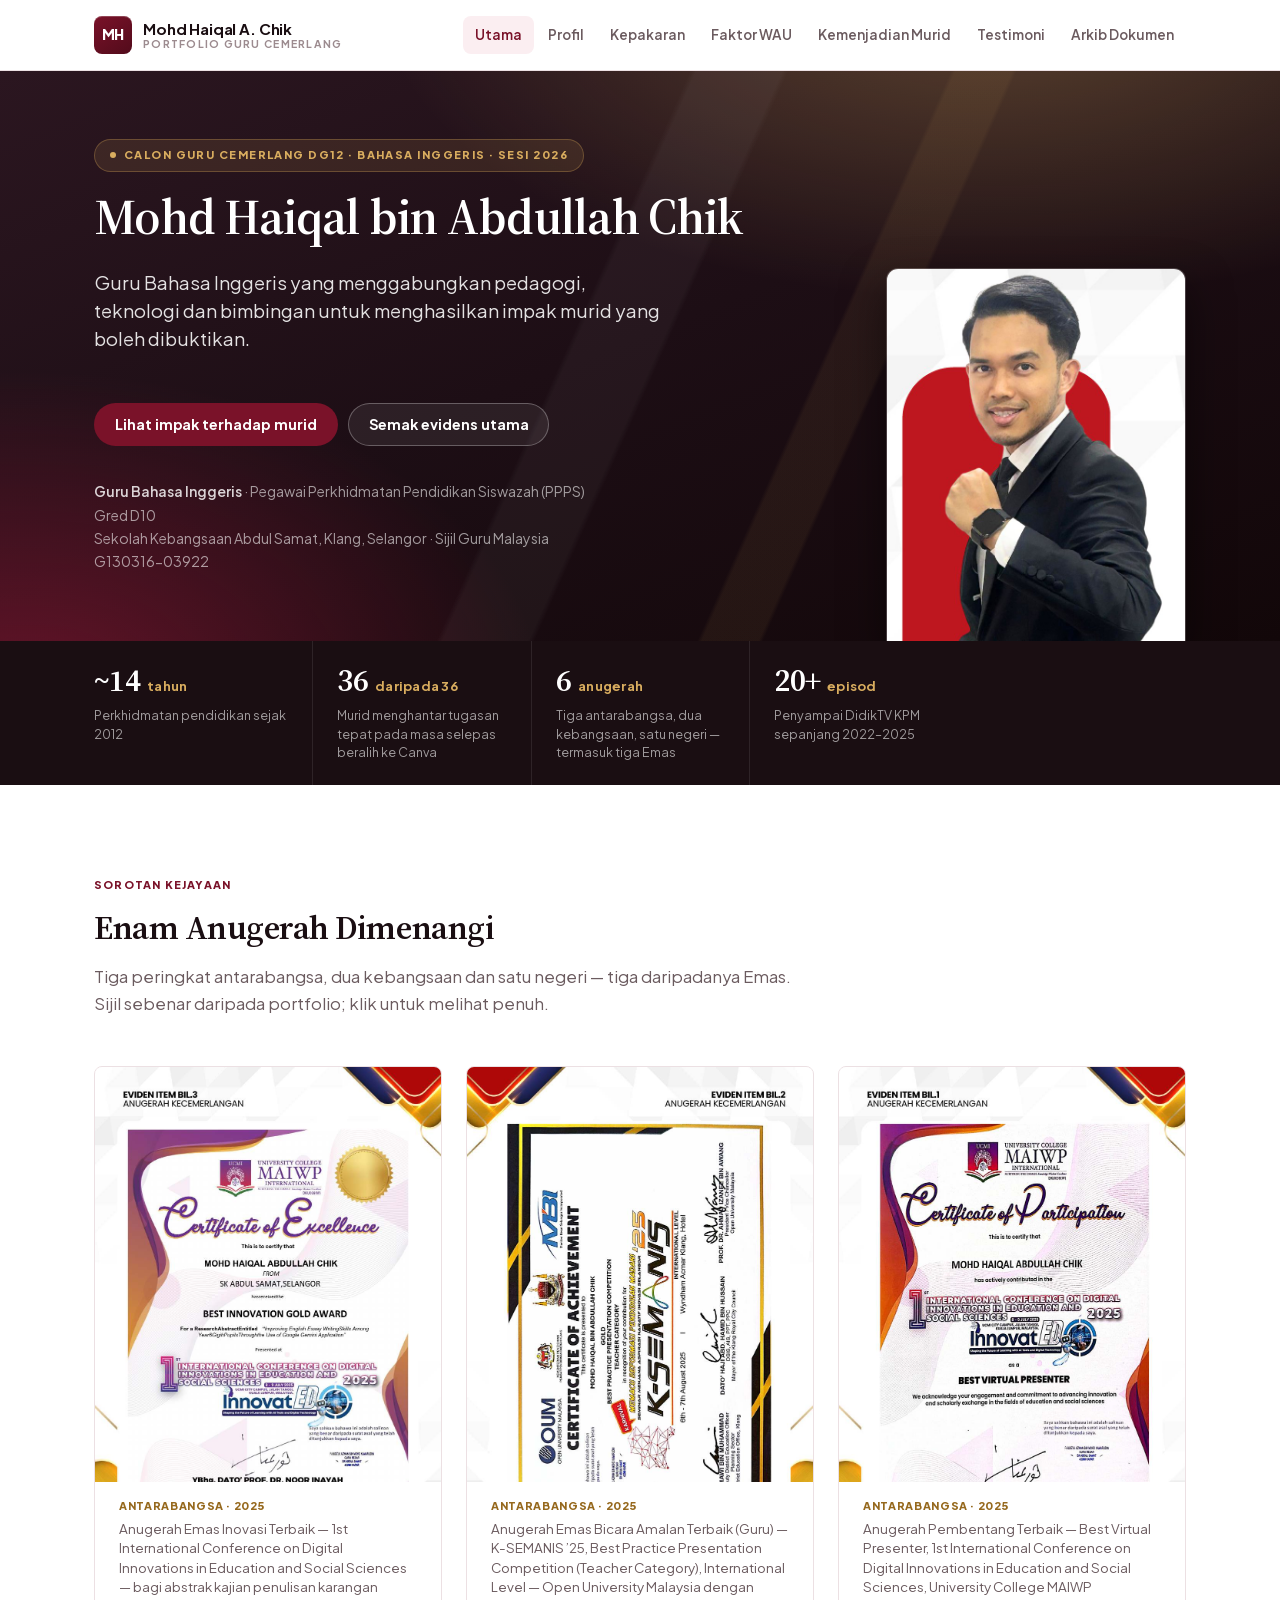
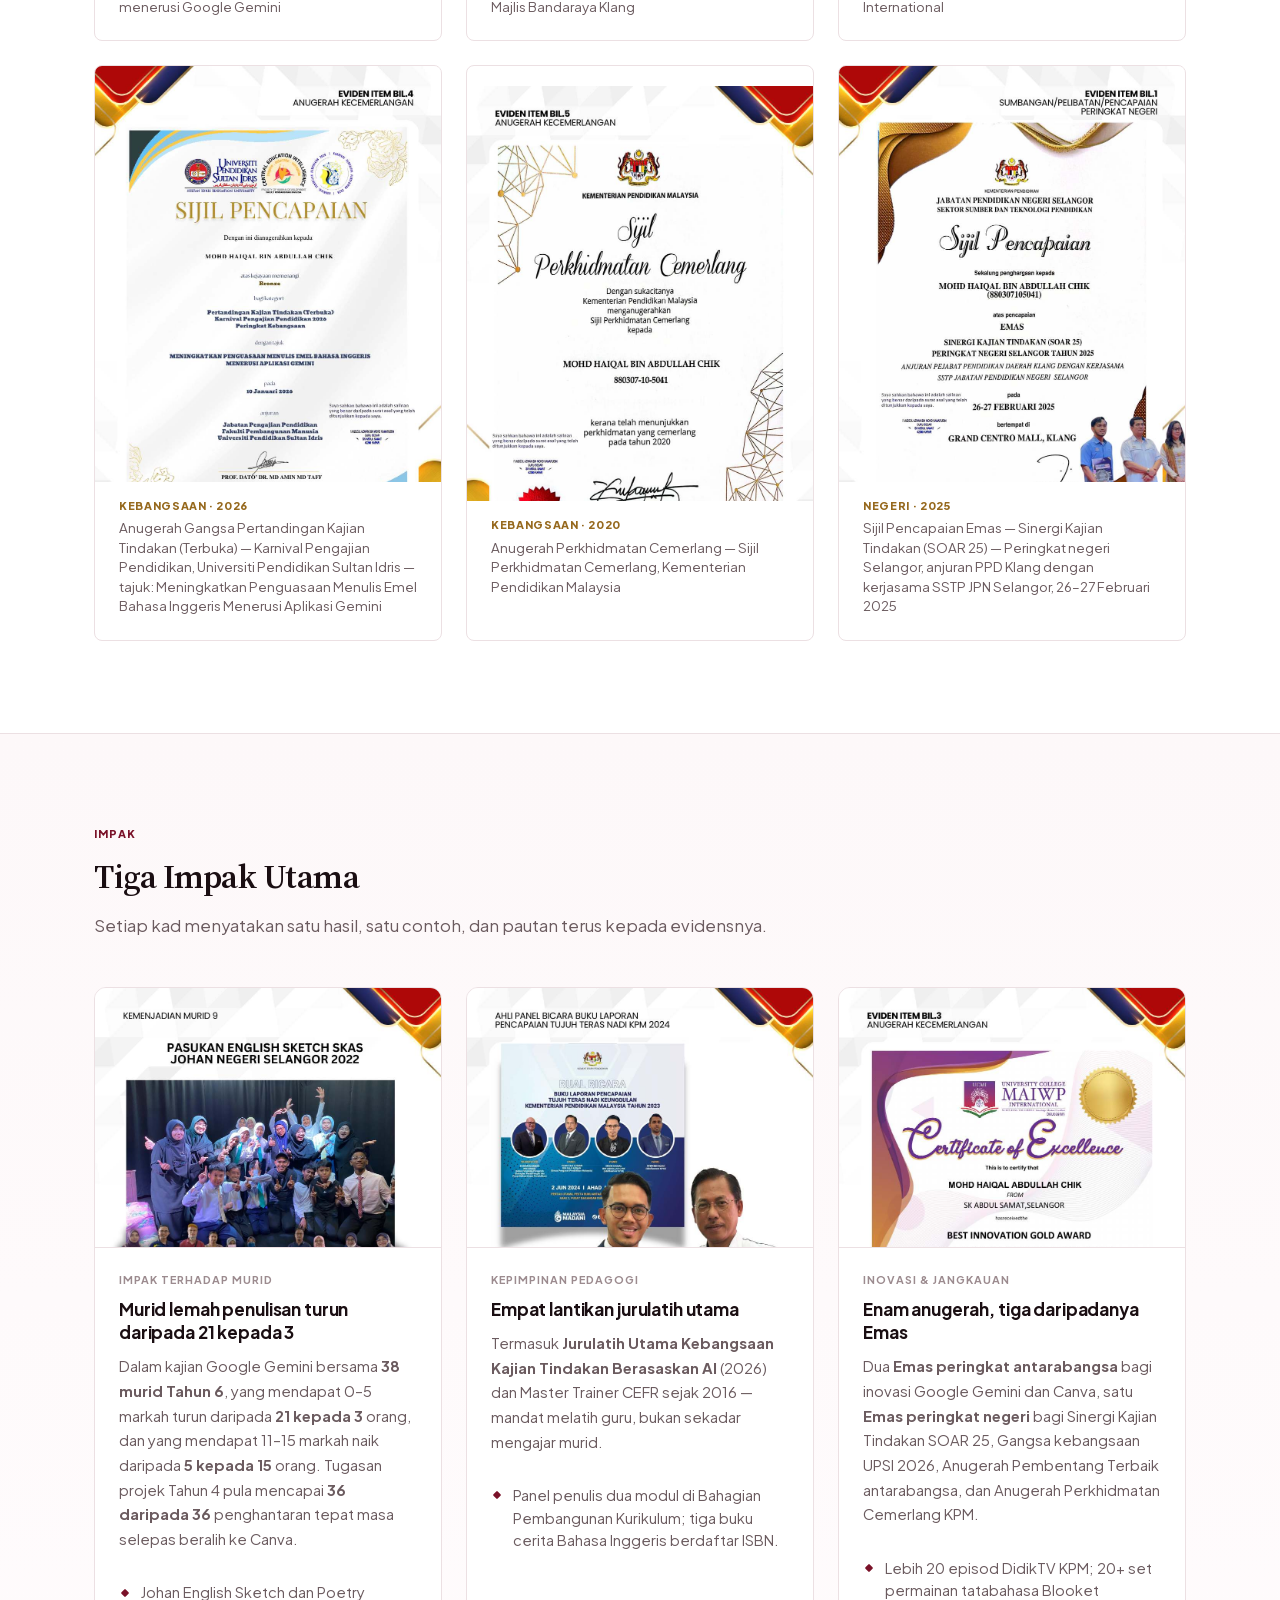
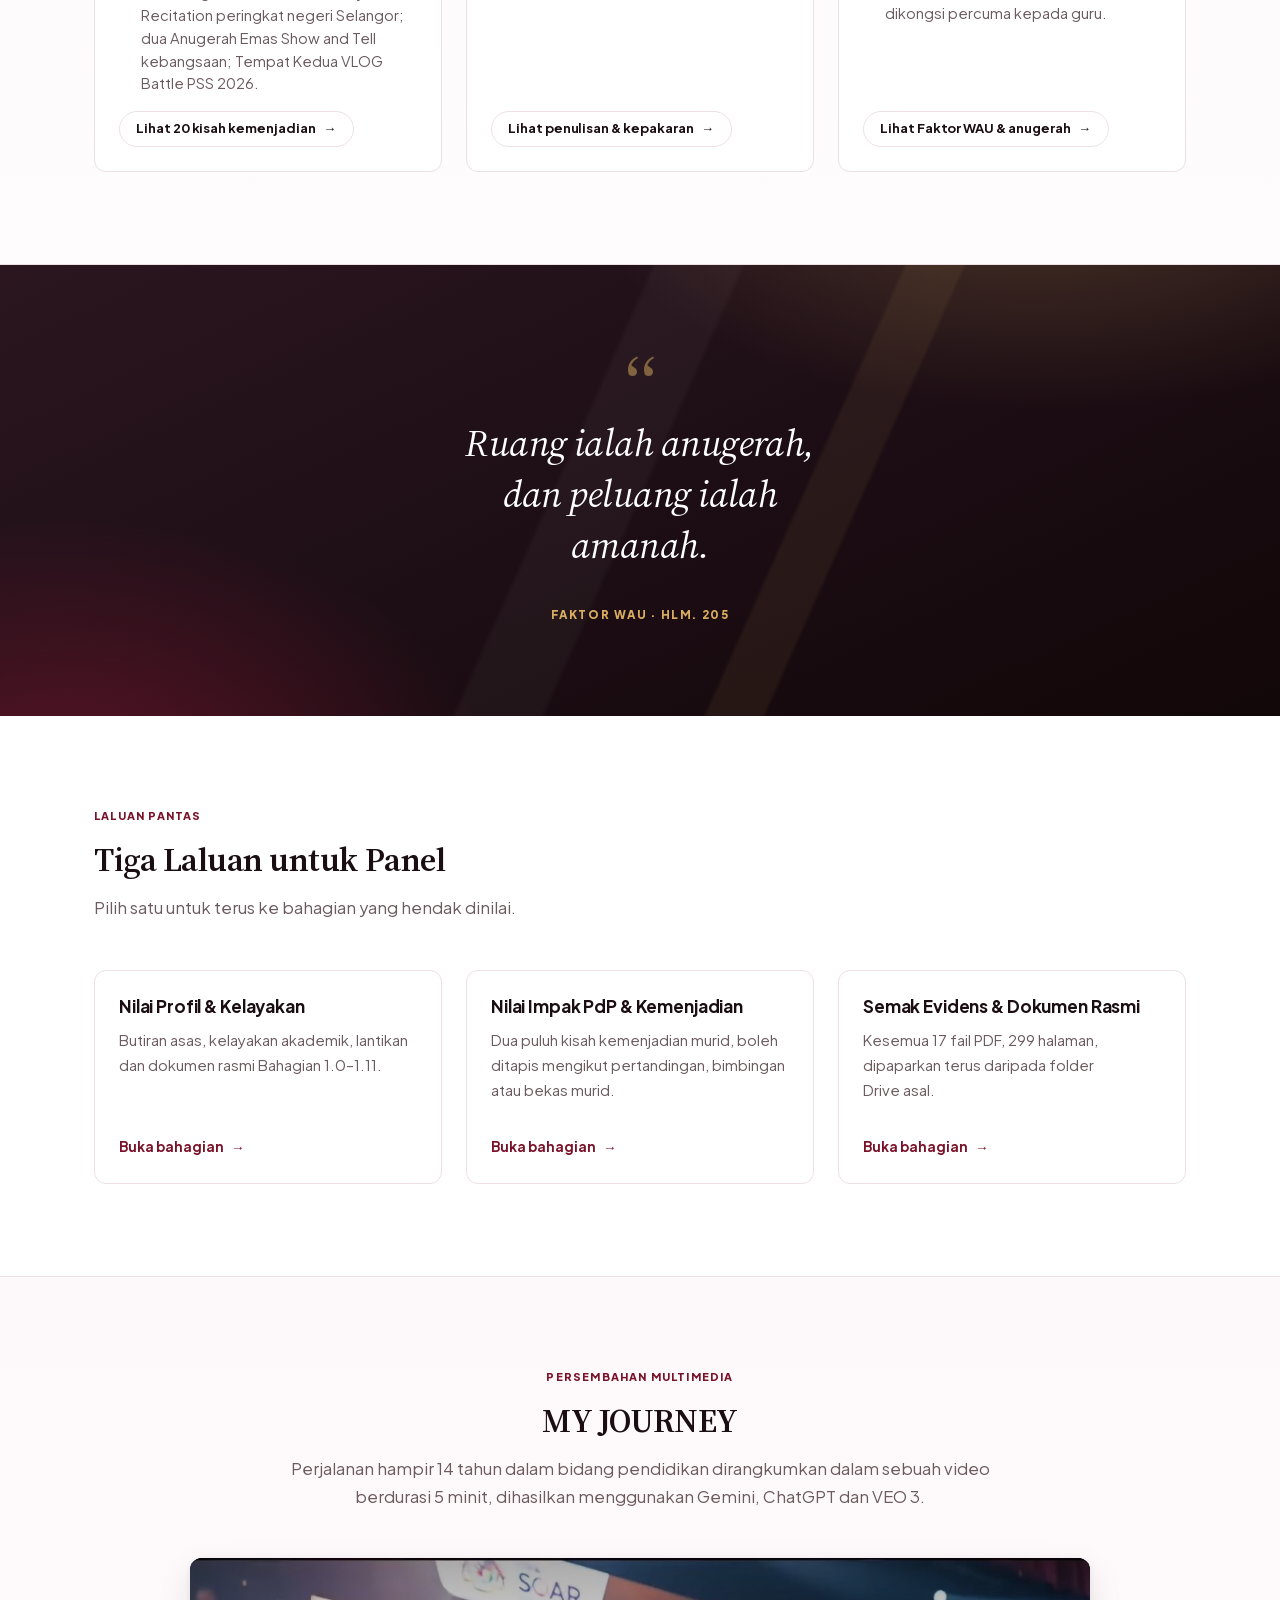
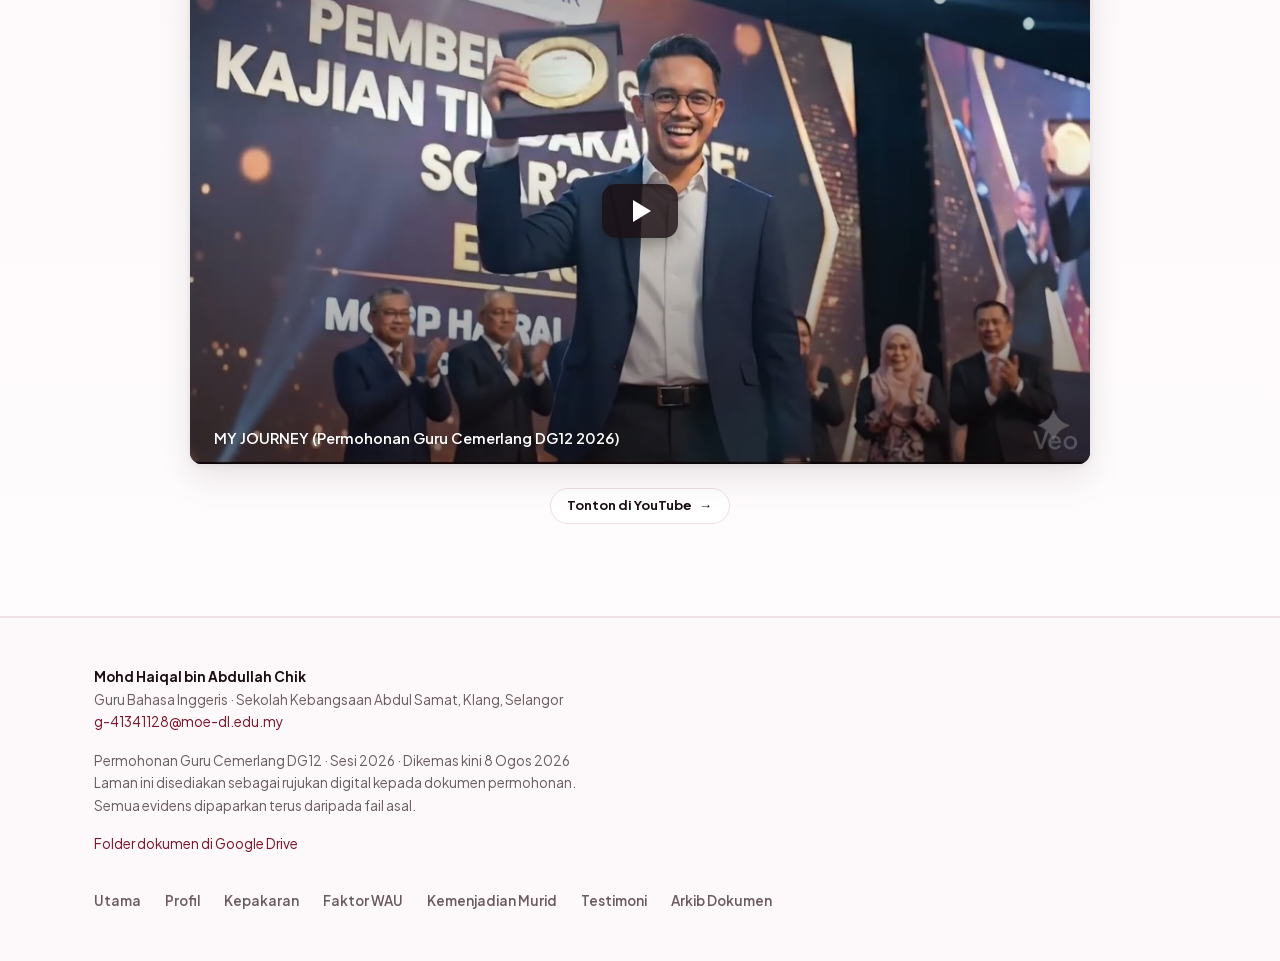
==== commit 509cf84a: "Kemaskan spacing: jurang tajuk-ke-kandungan kini seragam Ukuran mendedahkan jurang antara tajuk dan " ====
--- a/index.html
+++ b/index.html
@@ -27,7 +27,7 @@
 <link rel="preload" href="assets/fon/plus-jakarta-sans-normal.woff2" as="font" type="font/woff2" crossorigin>
 <link rel="preload" href="assets/fon/source-serif-4-normal.woff2" as="font" type="font/woff2" crossorigin>
 <link rel="stylesheet" href="assets/fon.css?v=a8a9a3f5">
-<link rel="stylesheet" href="assets/gaya.css?v=d735d2f8">
+<link rel="stylesheet" href="assets/gaya.css?v=72a3c898">
 <link rel="icon" href="data:image/svg+xml,%3Csvg xmlns='http://www.w3.org/2000/svg' viewBox='0 0 32 32'%3E%3Crect width='32' height='32' rx='7' fill='%237a1229'/%3E%3Ctext x='16' y='22' font-family='system-ui,sans-serif' font-size='14' font-weight='800' fill='white' text-anchor='middle'%3EMH%3C/text%3E%3C/svg%3E">
 </head>
 <body>
--- a/assets/gaya.css
+++ b/assets/gaya.css
@@ -137,25 +137,6 @@
 .label-aksen { color: var(--utama); font-weight: 800; letter-spacing: .11em; }
 .label-emas { color: var(--emas); font-weight: 800; letter-spacing: .11em; }
 
-/* ------------------------------------------------------------ UTILITI */
-/* Kelas kecil ini menggantikan atribut style= dalam HTML. Dengan tiada
-   gaya inline, CSP boleh dikuatkuasakan tanpa 'unsafe-inline'. */
-
-.mt-2 { margin-top: var(--r2); }
-.mt-3 { margin-top: var(--r3); }
-.mt-4 { margin-top: var(--r4); }
-.mt-5 { margin-top: var(--r5); }
-.mt-7 { margin-top: var(--r7); }
-.mb-3 { margin-bottom: var(--r3); }
-.mb-7 { margin-bottom: var(--r7); }
-
-.teks-arang { color: var(--arang); }
-.teks-emas { color: var(--emas); font-weight: 700; }
-.nota-kaki { margin-top: var(--r3); font-size: .8rem; color: var(--kelabu-muda); }
-.h2-kecil { font-size: 1.28rem; margin-bottom: var(--r4); }
-.tengah-900 { max-width: 900px; margin-inline: auto; }
-.tumpuk { display: grid; gap: var(--r3); }
-
 /* ------------------------------------------------------------ SUSUN ATUR */
 
 .balut {
@@ -1097,7 +1078,7 @@
 }
 .hubungi > * { position: relative; z-index: 2; }
 .hubungi h2 { color: #fff; margin-top: var(--r3); }
-.hubungi p { color: rgba(255, 255, 255, .72); max-width: 56ch; margin-top: var(--r3); }
+.hubungi p { color: rgba(255, 255, 255, .72); max-width: 56ch; margin-top: var(--r4); }
 .hubungi .btn-baris { margin-top: var(--r5); }
 @media (max-width: 640px) { .hubungi { padding: var(--r5) var(--r4); } }
 
@@ -1118,6 +1099,37 @@
 .kaki-nav { display: flex; flex-wrap: wrap; gap: 8px var(--r4); }
 .kaki-nav a { font-size: .85rem; color: var(--kelabu); font-weight: 600; }
 .kaki-nav a:hover { color: var(--utama); }
+
+/* ============================================================ UTILITI
+   Lapisan ini WAJIB berada di hujung. Kelas komponen seperti
+   .senarai-tanda menetapkan `margin: 0`; jika utiliti diisytiharkan
+   lebih awal, margin komponen mengatasinya dan kelas seperti .mt-4
+   gagal secara senyap — jurang tajuk-ke-senarai jadi 2px bukan 24px.
+
+   Susunan sahaja tidak cukup: peraturan komponen yang menggunakan
+   pemilih jenis (contoh `.hubungi p`) mempunyai kekhususan LEBIH TINGGI
+   daripada satu kelas, jadi ia tetap menang. Bila itu berlaku, betulkan
+   peraturan komponen itu — jangan tambah !important di sini.
+   ==================================================================== */
+
+/* Kelas kecil ini menggantikan atribut style= dalam HTML. Dengan tiada
+   gaya inline, CSP boleh dikuatkuasakan tanpa 'unsafe-inline'. */
+
+.mt-2 { margin-top: var(--r2); }
+.mt-3 { margin-top: var(--r3); }
+.mt-4 { margin-top: var(--r4); }
+.mt-5 { margin-top: var(--r5); }
+.mt-7 { margin-top: var(--r7); }
+.mb-3 { margin-bottom: var(--r3); }
+.mb-7 { margin-bottom: var(--r7); }
+
+.teks-arang { color: var(--arang); }
+.teks-emas { color: var(--emas); font-weight: 700; }
+.nota-kaki { margin-top: var(--r3); font-size: .8rem; color: var(--kelabu-muda); }
+.h2-kecil { font-size: 1.28rem; margin-bottom: var(--r4); }
+.tengah-900 { max-width: 900px; margin-inline: auto; }
+.tumpuk { display: grid; gap: var(--r3); }
+
 
 /* ------------------------------------------------------------ CETAK */
 
